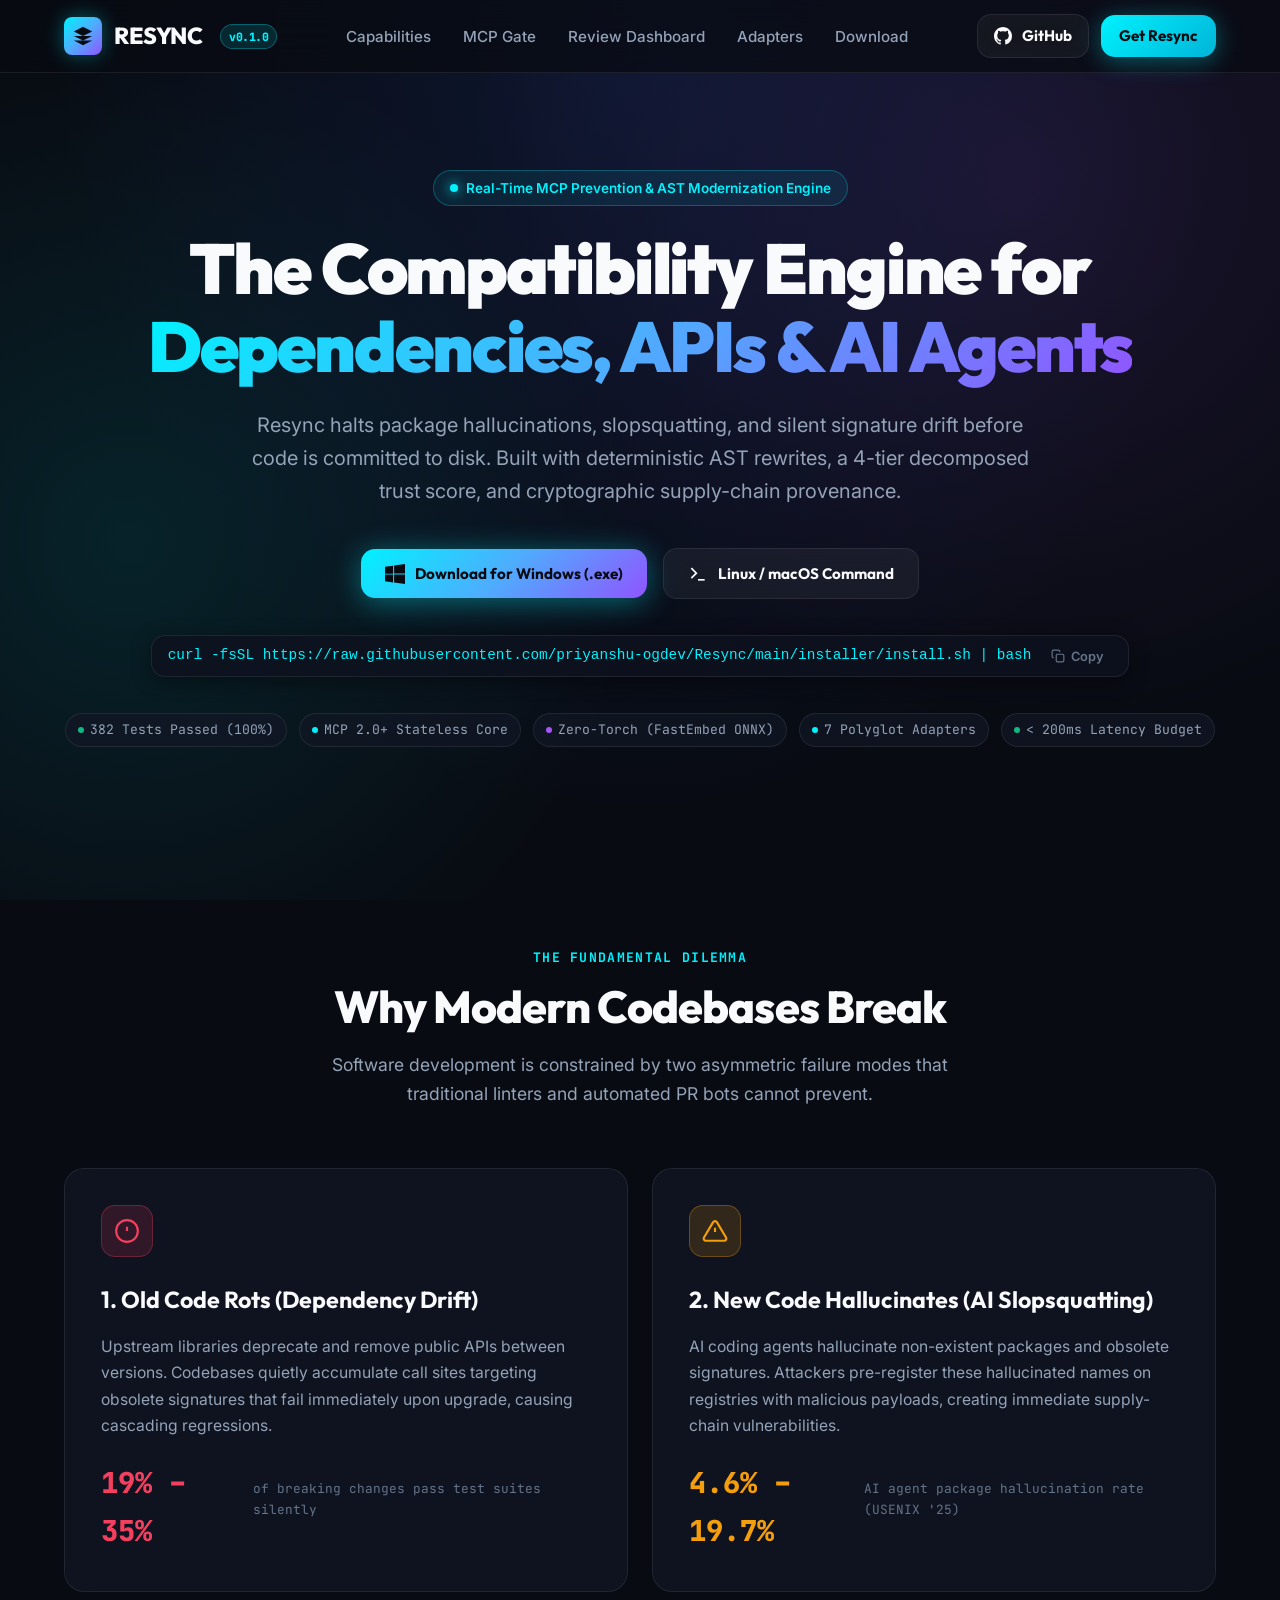
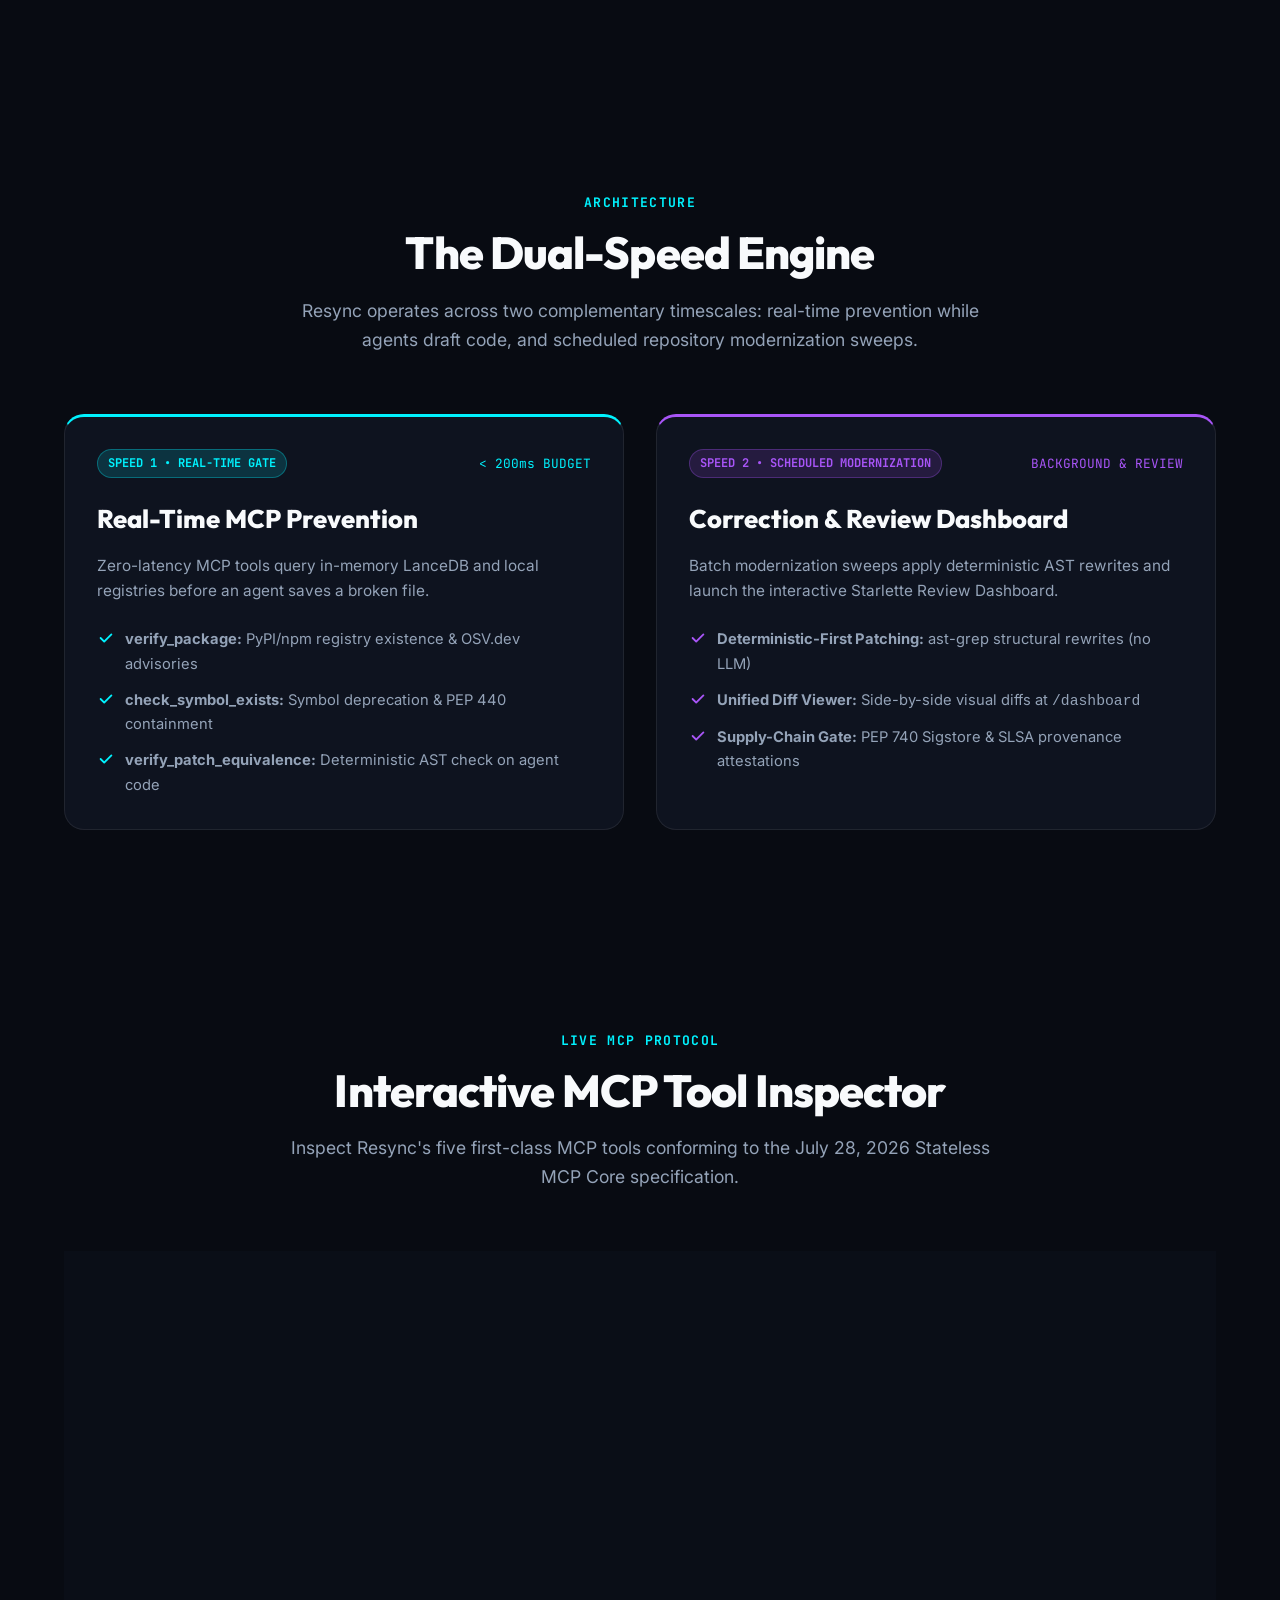
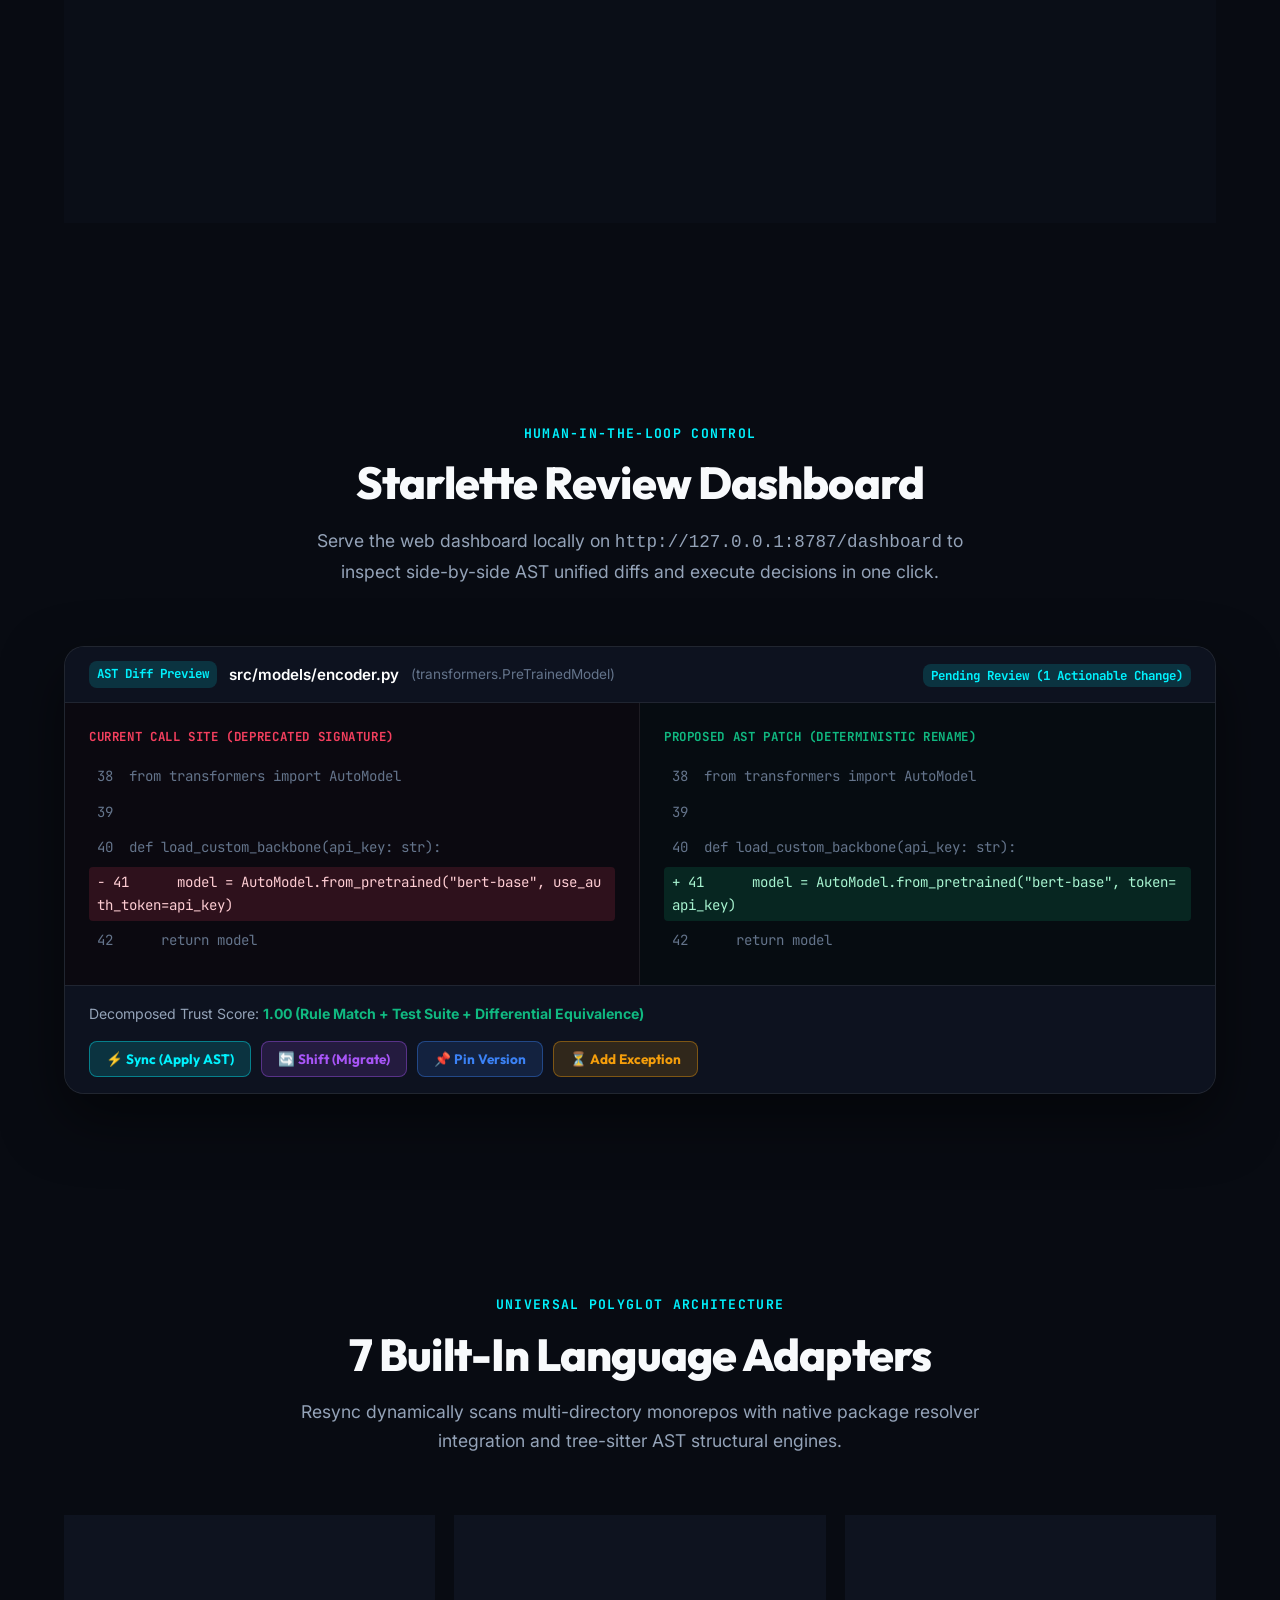
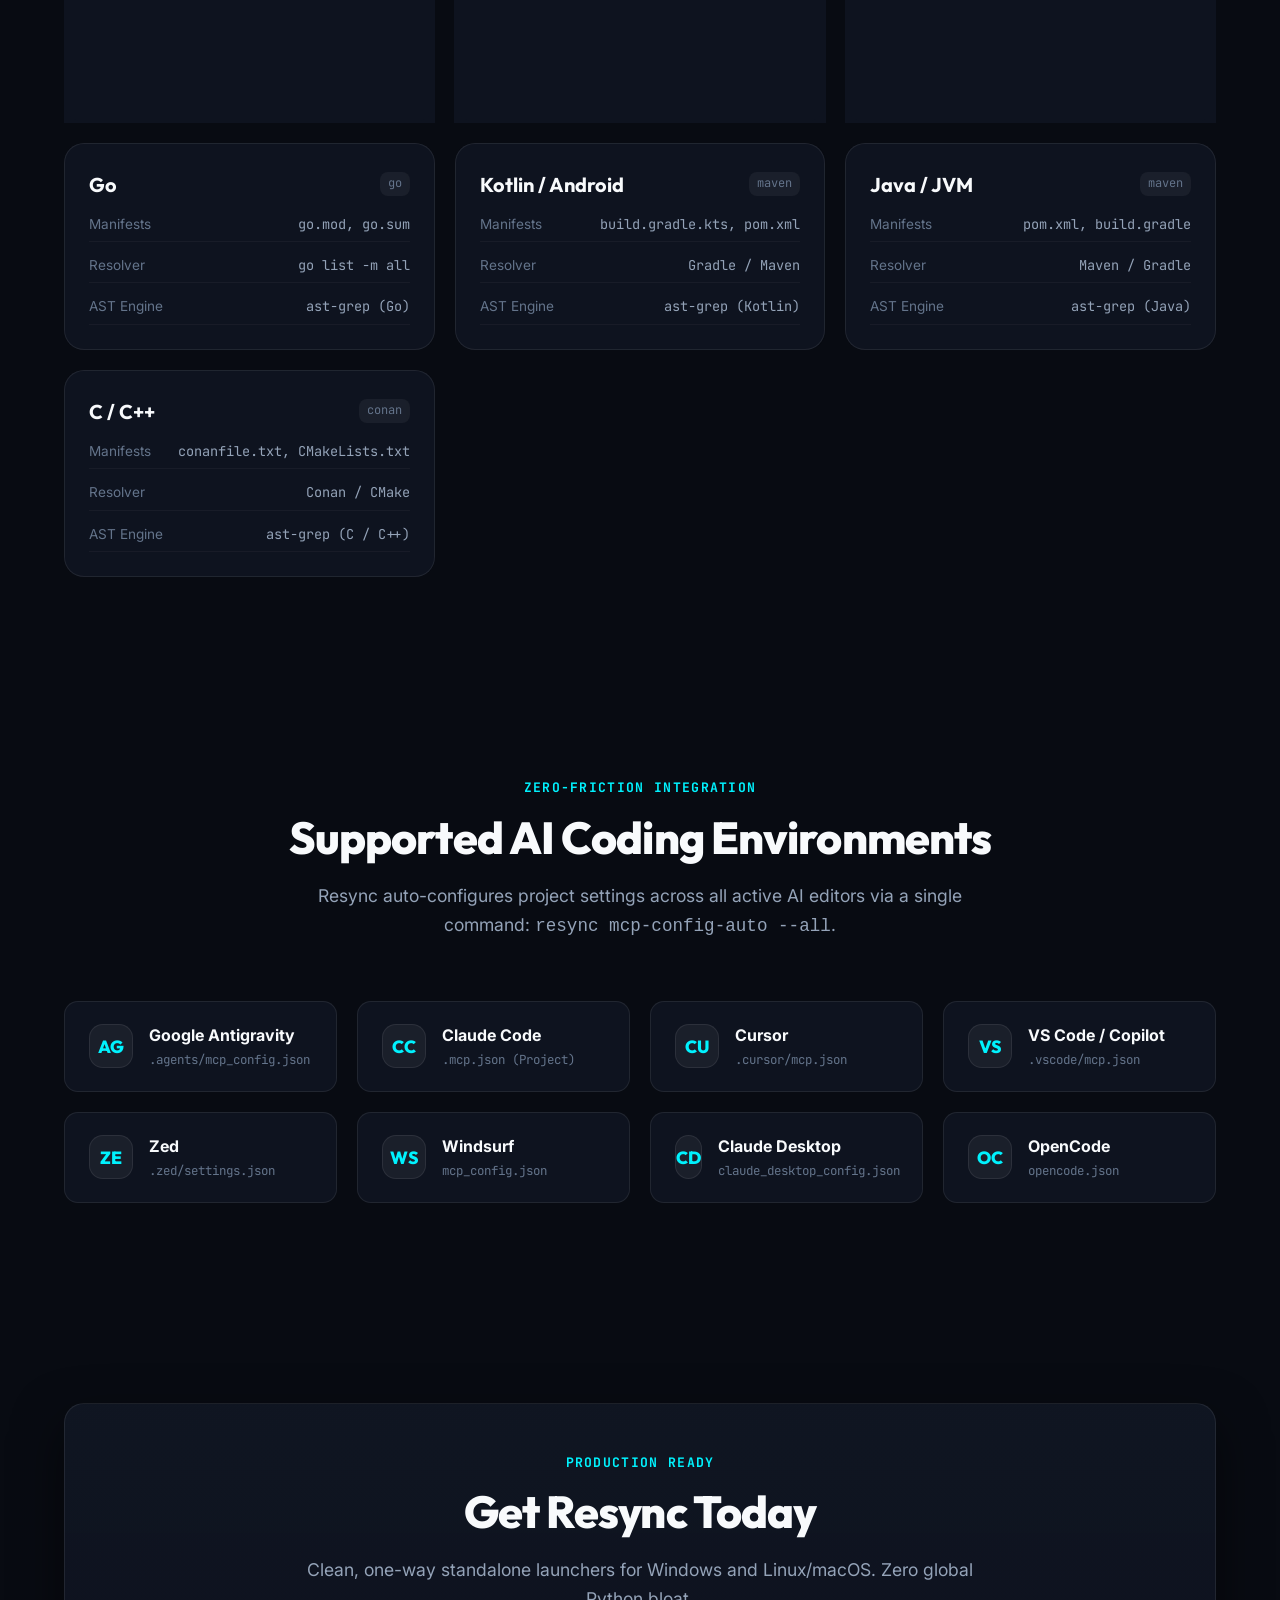
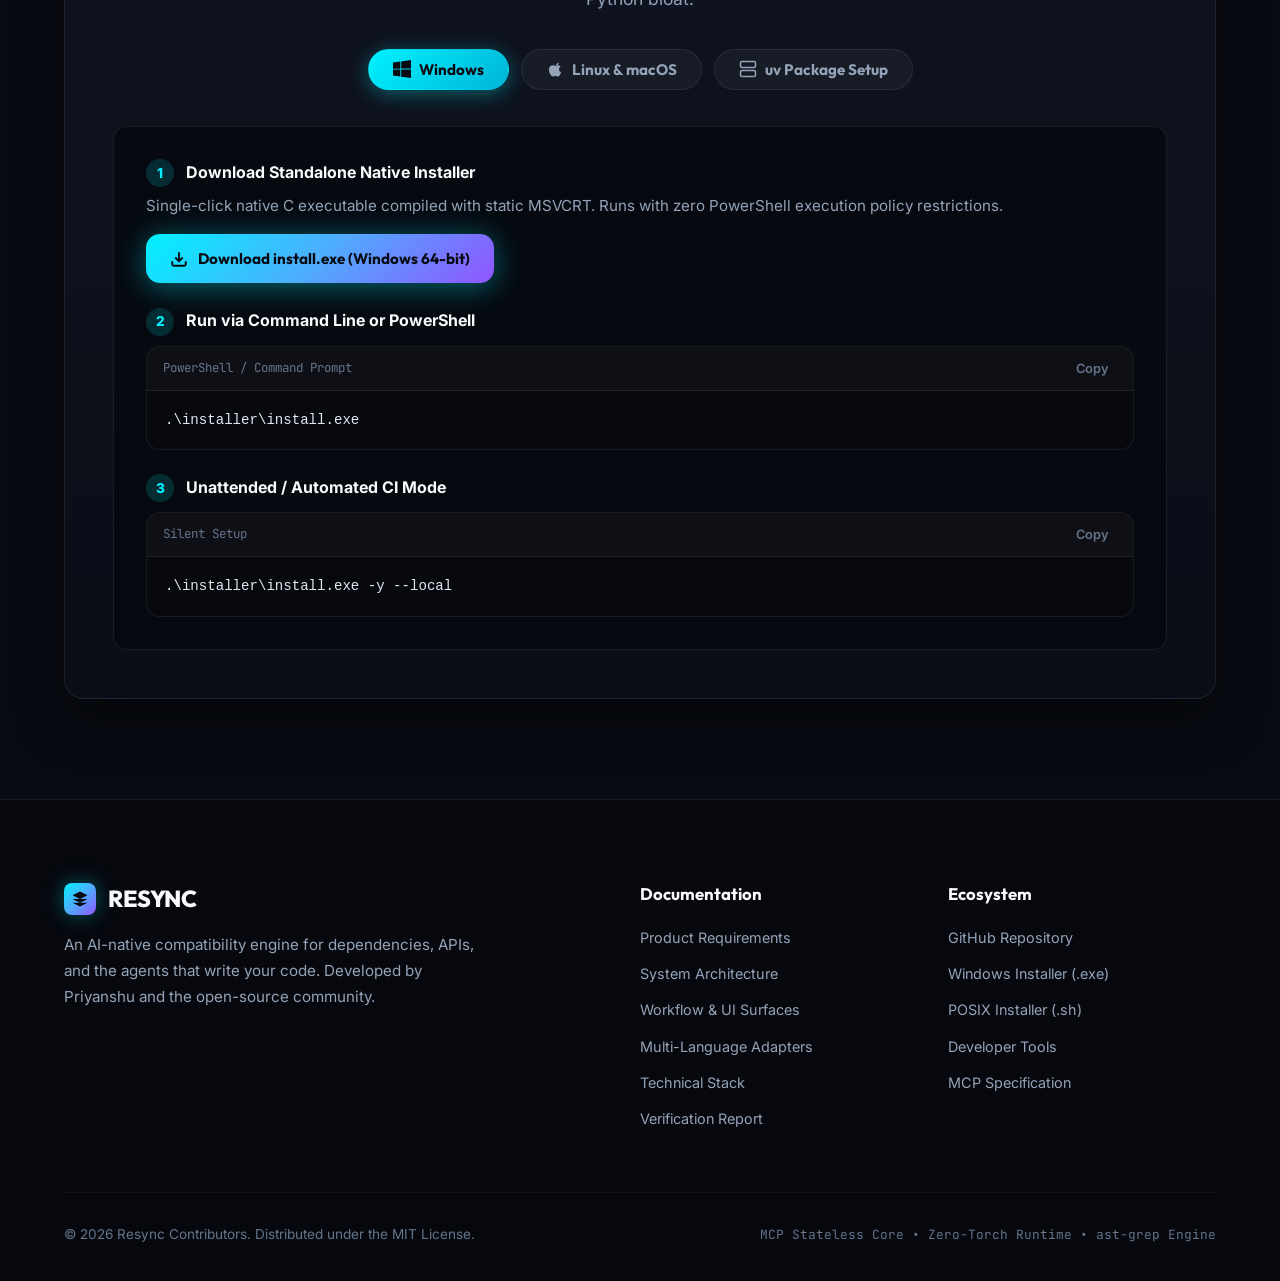
==== docs/index.html @ 4809e747 "feat(docs): add cyber-glass static launch showcase website in docs/ - Deliver single-page launch sho" ====
<!DOCTYPE html>
<html lang="en">
<head>
  <meta charset="UTF-8">
  <meta name="viewport" content="width=device-width, initial-scale=1.0">
  <title>Resync | AI-Native Dependency & API Compatibility Engine</title>
  <meta name="description" content="Sub-200ms real-time MCP prevention against AI package hallucination, slopsquatting, and silent API drift for modern codebases.">
  <link rel="stylesheet" href="style.css">
  <link rel="icon" href="data:image/svg+xml,<svg xmlns='http://www.w3.org/2000/svg' viewBox='0 0 24 24' fill='%2300f2fe'><path d='M12 2L2 7l10 5 10-5-10-5zM2 17l10 5 10-5M2 12l10 5 10-5'/></svg>">
</head>
<body>

  <!-- Navigation Bar -->
  <header class="navbar">
    <div class="container navbar-inner">
      <a href="#" class="brand-logo">
        <div class="logo-icon">
          <svg viewBox="0 0 24 24">
            <path d="M12 2L2 7l10 5 10-5-10-5zM2 17l10 5 10-5M2 12l10 5 10-5"/>
          </svg>
        </div>
        <span>RESYNC</span>
        <span class="brand-tag">v0.1.0</span>
      </a>

      <nav>
        <ul class="nav-links">
          <li><a href="#features" class="nav-link">Capabilities</a></li>
          <li><a href="#mcp-tools" class="nav-link">MCP Gate</a></li>
          <li><a href="#dashboard" class="nav-link">Review Dashboard</a></li>
          <li><a href="#polyglot" class="nav-link">Adapters</a></li>
          <li><a href="#download-center" class="nav-link">Download</a></li>
        </ul>
      </nav>

      <div class="nav-cta">
        <a href="https://github.com/priyanshu-ogdev/Resync" target="_blank" rel="noopener" class="btn btn-secondary" style="padding: 8px 16px;">
          <svg width="18" height="18" viewBox="0 0 24 24" fill="currentColor">
            <path d="M12 0C5.37 0 0 5.37 0 12c0 5.31 3.435 9.795 8.205 11.385.6.105.825-.255.825-.57 0-.285-.015-1.23-.015-2.235-3.015.555-3.795-.735-4.035-1.41-.135-.345-.72-1.41-1.23-1.695-.42-.225-1.02-.78-.015-.795.945-.015 1.62.87 1.845 1.23 1.08 1.815 2.805 1.305 3.495.99.105-.78.42-1.305.765-1.605-2.67-.3-5.46-1.335-5.46-5.925 0-1.305.465-2.385 1.23-3.225-.12-.3-.54-1.53.12-3.18 0 0 1.005-.315 3.3 1.23.96-.27 1.98-.405 3-.405s2.04.135 3 .405c2.295-1.56 3.3-1.23 3.3-1.23.66 1.65.24 2.88.12 3.18.765.84 1.23 1.905 1.23 3.225 0 4.605-2.805 5.625-5.475 5.925.435.375.81 1.095.81 2.22 0 1.605-.015 2.895-.015 3.3 0 .315.225.69.825.57A12.02 12.02 0 0024 12c0-6.63-5.37-12-12-12z"/>
          </svg>
          GitHub
        </a>
        <a href="#download-center" class="btn btn-primary" style="padding: 8px 18px;">
          Get Resync
        </a>
      </div>
    </div>
  </header>

  <!-- Hero Section -->
  <section class="hero-section text-center">
    <div class="container">
      <div class="hero-pill">
        <span class="hero-pill-pulse"></span>
        <span>Real-Time MCP Prevention & AST Modernization Engine</span>
      </div>

      <h1 class="hero-title">
        The Compatibility Engine for <br>
        <span class="hero-gradient-text">Dependencies, APIs & AI Agents</span>
      </h1>

      <p class="hero-subtitle">
        Resync halts package hallucinations, slopsquatting, and silent signature drift before code is committed to disk. Built with deterministic AST rewrites, a 4-tier decomposed trust score, and cryptographic supply-chain provenance.
      </p>

      <div class="hero-actions">
        <a href="../installer/install.exe" download="install.exe" class="btn btn-glow">
          <svg width="20" height="20" viewBox="0 0 24 24" fill="currentColor">
            <path d="M0 3.449L9.75 2.1v9.451H0m10.949-9.602L24 0v11.4h-13.05M0 12.6h9.75v9.451L0 20.699M10.949 12.6H24V24l-13.05-1.801"/>
          </svg>
          Download for Windows (.exe)
        </a>

        <a href="#download-center" class="btn btn-secondary">
          <svg width="20" height="20" viewBox="0 0 24 24" fill="none" stroke="currentColor" stroke-width="2">
            <polyline points="4 17 10 11 4 5"></polyline>
            <line x1="12" y1="19" x2="20" y2="19"></line>
          </svg>
          Linux / macOS Command
        </a>
      </div>

      <div class="copy-box" style="margin-bottom: 36px;">
        <code>curl -fsSL https://raw.githubusercontent.com/priyanshu-ogdev/Resync/main/installer/install.sh | bash</code>
        <button class="copy-btn" title="Copy command">
          <svg width="14" height="14" viewBox="0 0 24 24" fill="none" stroke="currentColor" stroke-width="2">
            <rect x="9" y="9" width="13" height="13" rx="2" ry="2"></rect>
            <path d="M5 15H4a2 2 0 0 1-2-2V4a2 2 0 0 1 2-2h9a2 2 0 0 1 2 2v1"></path>
          </svg>
          Copy
        </button>
      </div>

      <div class="hero-badges">
        <div class="badge-item">
          <span class="badge-dot green"></span>
          <span>382 Tests Passed (100%)</span>
        </div>
        <div class="badge-item">
          <span class="badge-dot cyan"></span>
          <span>MCP 2.0+ Stateless Core</span>
        </div>
        <div class="badge-item">
          <span class="badge-dot purple"></span>
          <span>Zero-Torch (FastEmbed ONNX)</span>
        </div>
        <div class="badge-item">
          <span class="badge-dot cyan"></span>
          <span>7 Polyglot Adapters</span>
        </div>
        <div class="badge-item">
          <span class="badge-dot green"></span>
          <span>&lt; 200ms Latency Budget</span>
        </div>
      </div>
    </div>
  </section>

  <!-- The Problem Section -->
  <section id="features" class="section">
    <div class="container">
      <div class="section-header text-center">
        <div class="section-tag">The Fundamental Dilemma</div>
        <h2 class="section-title">Why Modern Codebases Break</h2>
        <p class="section-desc">
          Software development is constrained by two asymmetric failure modes that traditional linters and automated PR bots cannot prevent.
        </p>
      </div>

      <div class="problem-grid">
        <div class="glass-card problem-card glow-cyan">
          <div class="problem-icon rose">
            <svg width="26" height="26" viewBox="0 0 24 24" fill="none" stroke="currentColor" stroke-width="2">
              <circle cx="12" cy="12" r="10"></circle>
              <line x1="12" y1="8" x2="12" y2="12"></line>
              <line x1="12" y1="16" x2="12.01" y2="16"></line>
            </svg>
          </div>
          <h3>1. Old Code Rots (Dependency Drift)</h3>
          <p>
            Upstream libraries deprecate and remove public APIs between versions. Codebases quietly accumulate call sites targeting obsolete signatures that fail immediately upon upgrade, causing cascading regressions.
          </p>
          <div class="problem-stat">
            <span class="stat-value rose">19% – 35%</span>
            <span class="stat-label">of breaking changes pass test suites silently</span>
          </div>
        </div>

        <div class="glass-card problem-card glow-purple">
          <div class="problem-icon amber">
            <svg width="26" height="26" viewBox="0 0 24 24" fill="none" stroke="currentColor" stroke-width="2">
              <path d="M10.29 3.86L1.82 18a2 2 0 0 0 1.71 3h16.94a2 2 0 0 0 1.71-3L13.71 3.86a2 2 0 0 0-3.42 0z"></path>
              <line x1="12" y1="9" x2="12" y2="13"></line>
              <line x1="12" y1="17" x2="12.01" y2="17"></line>
            </svg>
          </div>
          <h3>2. New Code Hallucinates (AI Slopsquatting)</h3>
          <p>
            AI coding agents hallucinate non-existent packages and obsolete signatures. Attackers pre-register these hallucinated names on registries with malicious payloads, creating immediate supply-chain vulnerabilities.
          </p>
          <div class="problem-stat">
            <span class="stat-value amber">4.6% – 19.7%</span>
            <span class="stat-label">AI agent package hallucination rate (USENIX '25)</span>
          </div>
        </div>
      </div>
    </div>
  </section>

  <!-- Dual-Speed Architecture -->
  <section class="section">
    <div class="container">
      <div class="section-header text-center">
        <div class="section-tag">Architecture</div>
        <h2 class="section-title">The Dual-Speed Engine</h2>
        <p class="section-desc">
          Resync operates across two complementary timescales: real-time prevention while agents draft code, and scheduled repository modernization sweeps.
        </p>
      </div>

      <div class="dual-speed-grid">
        <div class="glass-card speed-card speed-1">
          <div class="speed-header">
            <span class="speed-badge">SPEED 1 • REAL-TIME GATE</span>
            <span style="font-family: var(--font-mono); font-size: 0.8rem; color: var(--accent-cyan);">&lt; 200ms BUDGET</span>
          </div>
          <h3>Real-Time MCP Prevention</h3>
          <p>
            Zero-latency MCP tools query in-memory LanceDB and local registries before an agent saves a broken file.
          </p>
          <ul class="feature-list">
            <li class="feature-item">
              <svg viewBox="0 0 20 20"><path fill-rule="evenodd" d="M16.707 5.293a1 1 0 010 1.414l-8 8a1 1 0 01-1.414 0l-4-4a1 1 0 011.414-1.414L8 12.586l7.293-7.293a1 1 0 011.414 0z" clip-rule="evenodd"/></svg>
              <span><strong>verify_package:</strong> PyPI/npm registry existence & OSV.dev advisories</span>
            </li>
            <li class="feature-item">
              <svg viewBox="0 0 20 20"><path fill-rule="evenodd" d="M16.707 5.293a1 1 0 010 1.414l-8 8a1 1 0 01-1.414 0l-4-4a1 1 0 011.414-1.414L8 12.586l7.293-7.293a1 1 0 011.414 0z" clip-rule="evenodd"/></svg>
              <span><strong>check_symbol_exists:</strong> Symbol deprecation & PEP 440 containment</span>
            </li>
            <li class="feature-item">
              <svg viewBox="0 0 20 20"><path fill-rule="evenodd" d="M16.707 5.293a1 1 0 010 1.414l-8 8a1 1 0 01-1.414 0l-4-4a1 1 0 011.414-1.414L8 12.586l7.293-7.293a1 1 0 011.414 0z" clip-rule="evenodd"/></svg>
              <span><strong>verify_patch_equivalence:</strong> Deterministic AST check on agent code</span>
            </li>
          </ul>
        </div>

        <div class="glass-card speed-card speed-2">
          <div class="speed-header">
            <span class="speed-badge">SPEED 2 • SCHEDULED MODERNIZATION</span>
            <span style="font-family: var(--font-mono); font-size: 0.8rem; color: var(--accent-purple);">BACKGROUND & REVIEW</span>
          </div>
          <h3>Correction & Review Dashboard</h3>
          <p>
            Batch modernization sweeps apply deterministic AST rewrites and launch the interactive Starlette Review Dashboard.
          </p>
          <ul class="feature-list">
            <li class="feature-item">
              <svg viewBox="0 0 20 20"><path fill-rule="evenodd" d="M16.707 5.293a1 1 0 010 1.414l-8 8a1 1 0 01-1.414 0l-4-4a1 1 0 011.414-1.414L8 12.586l7.293-7.293a1 1 0 011.414 0z" clip-rule="evenodd"/></svg>
              <span><strong>Deterministic-First Patching:</strong> ast-grep structural rewrites (no LLM)</span>
            </li>
            <li class="feature-item">
              <svg viewBox="0 0 20 20"><path fill-rule="evenodd" d="M16.707 5.293a1 1 0 010 1.414l-8 8a1 1 0 01-1.414 0l-4-4a1 1 0 011.414-1.414L8 12.586l7.293-7.293a1 1 0 011.414 0z" clip-rule="evenodd"/></svg>
              <span><strong>Unified Diff Viewer:</strong> Side-by-side visual diffs at <code>/dashboard</code></span>
            </li>
            <li class="feature-item">
              <svg viewBox="0 0 20 20"><path fill-rule="evenodd" d="M16.707 5.293a1 1 0 010 1.414l-8 8a1 1 0 01-1.414 0l-4-4a1 1 0 011.414-1.414L8 12.586l7.293-7.293a1 1 0 011.414 0z" clip-rule="evenodd"/></svg>
              <span><strong>Supply-Chain Gate:</strong> PEP 740 Sigstore & SLSA provenance attestations</span>
            </li>
          </ul>
        </div>
      </div>
    </div>
  </section>

  <!-- Interactive 5-Tool MCP Playground -->
  <section id="mcp-tools" class="section">
    <div class="container">
      <div class="section-header text-center">
        <div class="section-tag">Live MCP Protocol</div>
        <h2 class="section-title">Interactive MCP Tool Inspector</h2>
        <p class="section-desc">
          Inspect Resync's five first-class MCP tools conforming to the July 28, 2026 Stateless MCP Core specification.
        </p>
      </div>

      <div class="playground-layout">
        <div class="tool-nav">
          <button class="tool-btn active" data-tool="verify_package">
            <span>verify_package</span>
            <span class="badge-tier">Registry</span>
          </button>
          <button class="tool-btn" data-tool="check_symbol_exists">
            <span>check_symbol_exists</span>
            <span class="badge-tier">LanceDB</span>
          </button>
          <button class="tool-btn" data-tool="verify_patch_equivalence">
            <span>verify_patch_equivalence</span>
            <span class="badge-tier">AST Check</span>
          </button>
          <button class="tool-btn" data-tool="explain_change">
            <span>explain_change</span>
            <span class="badge-tier">Trust Score</span>
          </button>
          <button class="tool-btn" data-tool="get_compatibility_report">
            <span>get_compatibility_report</span>
            <span class="badge-tier">Full Audit</span>
          </button>
        </div>

        <div class="tool-display">
          <div class="tool-header-display">
            <div>
              <span id="playground-tool-name" class="tool-name-code">verify_package</span>
            </div>
            <div id="playground-tool-latency" class="tool-latency-pill">&lt; 180ms</div>
          </div>

          <p id="playground-tool-desc" class="tool-desc-display">
            Checks if an agent-invoked package name exists on the registry (PyPI/npm/crates.io) and verifies active OSV.dev advisories before the agent touches your lockfile. AI agent hallucinated <code>transformers-quant-v2</code> during refactoring. Resync intercepts and halts execution.
          </p>

          <div style="display: grid; grid-template-columns: repeat(auto-fit, minmax(280px, 1fr)); gap: 16px;">
            <div class="code-window">
              <div class="code-window-bar">
                <div class="window-dots">
                  <span class="window-dot red"></span>
                  <span class="window-dot yellow"></span>
                  <span class="window-dot green"></span>
                </div>
                <span class="window-title">Agent Request (MCP Protocol)</span>
              </div>
              <div class="code-content">
                <pre id="playground-req">{
  "method": "tools/call",
  "params": {
    "name": "verify_package",
    "arguments": {
      "package": "transformers-quant-v2",
      "ecosystem": "pypi"
    }
  }
}</pre>
              </div>
            </div>

            <div class="code-window">
              <div class="code-window-bar">
                <div class="window-dots">
                  <span class="window-dot red"></span>
                  <span class="window-dot yellow"></span>
                  <span class="window-dot green"></span>
                </div>
                <span class="window-title">Resync Structured Response</span>
              </div>
              <div class="code-content">
                <pre id="playground-res">{
  "outcome": "package_not_found",
  "detail": "transformers-quant-v2 was not found on PyPI registry.",
  "risk_assessment": "CRITICAL: Potential AI hallucination / slopsquatting vector."
}</pre>
              </div>
            </div>
          </div>
        </div>
      </div>
    </div>
  </section>

  <!-- Starlette Web Review Dashboard Mockup -->
  <section id="dashboard" class="section">
    <div class="container">
      <div class="section-header text-center">
        <div class="section-tag">Human-In-The-Loop Control</div>
        <h2 class="section-title">Starlette Review Dashboard</h2>
        <p class="section-desc">
          Serve the web dashboard locally on <code>http://127.0.0.1:8787/dashboard</code> to inspect side-by-side AST unified diffs and execute decisions in one click.
        </p>
      </div>

      <div class="dashboard-preview">
        <div class="dashboard-bar">
          <div class="dashboard-title-group">
            <span class="dash-badge">AST Diff Preview</span>
            <span style="font-size: 0.95rem; font-weight: 600; color: #fff;">src/models/encoder.py</span>
            <span style="color: var(--text-muted); font-size: 0.85rem;">(transformers.PreTrainedModel)</span>
          </div>
          <div>
            <span id="dash-status-badge" class="dash-badge" style="background: rgba(0, 242, 254, 0.15); color: var(--accent-cyan);">
              Pending Review (1 Actionable Change)
            </span>
          </div>
        </div>

        <div class="diff-container">
          <div class="diff-col old">
            <div class="diff-header">Current Call Site (Deprecated Signature)</div>
            <div class="diff-line neutral">38  from transformers import AutoModel</div>
            <div class="diff-line neutral">39  </div>
            <div class="diff-line neutral">40  def load_custom_backbone(api_key: str):</div>
            <div class="diff-line del">- 41      model = AutoModel.from_pretrained("bert-base", use_auth_token=api_key)</div>
            <div class="diff-line neutral">42      return model</div>
          </div>

          <div class="diff-col new">
            <div class="diff-header">Proposed AST Patch (Deterministic RENAME)</div>
            <div class="diff-line neutral">38  from transformers import AutoModel</div>
            <div class="diff-line neutral">39  </div>
            <div class="diff-line neutral">40  def load_custom_backbone(api_key: str):</div>
            <div class="diff-line add">+ 41      model = AutoModel.from_pretrained("bert-base", token=api_key)</div>
            <div class="diff-line neutral">42      return model</div>
          </div>
        </div>

        <div class="dashboard-actions-bar">
          <div style="font-size: 0.88rem; color: var(--text-secondary);">
            Decomposed Trust Score: <strong style="color: var(--accent-green);">1.00 (Rule Match + Test Suite + Differential Equivalence)</strong>
          </div>
          <div class="action-buttons-group">
            <button class="btn-action sync" title="Apply AST replacement directly to file">⚡ Sync (Apply AST)</button>
            <button class="btn-action shift" title="Flag call site for architectural redesign">🔄 Shift (Migrate)</button>
            <button class="btn-action pin" title="Freeze library ceiling in resync.toml">📌 Pin Version</button>
            <button class="btn-action exception" title="Create time-bound frozen exception with expiry">⏳ Add Exception</button>
          </div>
        </div>
      </div>
    </div>
  </section>

  <!-- Polyglot Multi-Language Ecosystem -->
  <section id="polyglot" class="section">
    <div class="container">
      <div class="section-header text-center">
        <div class="section-tag">Universal Polyglot Architecture</div>
        <h2 class="section-title">7 Built-In Language Adapters</h2>
        <p class="section-desc">
          Resync dynamically scans multi-directory monorepos with native package resolver integration and tree-sitter AST structural engines.
        </p>
      </div>

      <div class="adapters-grid">
        <div class="glass-card adapter-card">
          <div class="adapter-header">
            <div class="adapter-name">
              <span>Python</span>
            </div>
            <span class="adapter-eco">pypi</span>
          </div>
          <div class="adapter-detail-row">
            <span class="detail-label">Manifests</span>
            <span class="detail-val">pyproject.toml, requirements.txt</span>
          </div>
          <div class="adapter-detail-row">
            <span class="detail-label">Resolver</span>
            <span class="detail-val">Astral uv / pip</span>
          </div>
          <div class="adapter-detail-row">
            <span class="detail-label">AST Engine</span>
            <span class="detail-val">ast-grep (Python) + Griffe</span>
          </div>
        </div>

        <div class="glass-card adapter-card">
          <div class="adapter-header">
            <div class="adapter-name">
              <span>Rust</span>
            </div>
            <span class="adapter-eco">crates.io</span>
          </div>
          <div class="adapter-detail-row">
            <span class="detail-label">Manifests</span>
            <span class="detail-val">Cargo.toml, Cargo.lock</span>
          </div>
          <div class="adapter-detail-row">
            <span class="detail-label">Resolver</span>
            <span class="detail-val">cargo metadata</span>
          </div>
          <div class="adapter-detail-row">
            <span class="detail-label">AST Engine</span>
            <span class="detail-val">ast-grep (Rust)</span>
          </div>
        </div>

        <div class="glass-card adapter-card">
          <div class="adapter-header">
            <div class="adapter-name">
              <span>TypeScript / JS</span>
            </div>
            <span class="adapter-eco">npm</span>
          </div>
          <div class="adapter-detail-row">
            <span class="detail-label">Manifests</span>
            <span class="detail-val">package.json, pnpm-lock.yaml</span>
          </div>
          <div class="adapter-detail-row">
            <span class="detail-label">Resolver</span>
            <span class="detail-val">npm / pnpm / yarn</span>
          </div>
          <div class="adapter-detail-row">
            <span class="detail-label">AST Engine</span>
            <span class="detail-val">ast-grep (TypeScript / TSX)</span>
          </div>
        </div>

        <div class="glass-card adapter-card">
          <div class="adapter-header">
            <div class="adapter-name">
              <span>Go</span>
            </div>
            <span class="adapter-eco">go</span>
          </div>
          <div class="adapter-detail-row">
            <span class="detail-label">Manifests</span>
            <span class="detail-val">go.mod, go.sum</span>
          </div>
          <div class="adapter-detail-row">
            <span class="detail-label">Resolver</span>
            <span class="detail-val">go list -m all</span>
          </div>
          <div class="adapter-detail-row">
            <span class="detail-label">AST Engine</span>
            <span class="detail-val">ast-grep (Go)</span>
          </div>
        </div>

        <div class="glass-card adapter-card">
          <div class="adapter-header">
            <div class="adapter-name">
              <span>Kotlin / Android</span>
            </div>
            <span class="adapter-eco">maven</span>
          </div>
          <div class="adapter-detail-row">
            <span class="detail-label">Manifests</span>
            <span class="detail-val">build.gradle.kts, pom.xml</span>
          </div>
          <div class="adapter-detail-row">
            <span class="detail-label">Resolver</span>
            <span class="detail-val">Gradle / Maven</span>
          </div>
          <div class="adapter-detail-row">
            <span class="detail-label">AST Engine</span>
            <span class="detail-val">ast-grep (Kotlin)</span>
          </div>
        </div>

        <div class="glass-card adapter-card">
          <div class="adapter-header">
            <div class="adapter-name">
              <span>Java / JVM</span>
            </div>
            <span class="adapter-eco">maven</span>
          </div>
          <div class="adapter-detail-row">
            <span class="detail-label">Manifests</span>
            <span class="detail-val">pom.xml, build.gradle</span>
          </div>
          <div class="adapter-detail-row">
            <span class="detail-label">Resolver</span>
            <span class="detail-val">Maven / Gradle</span>
          </div>
          <div class="adapter-detail-row">
            <span class="detail-label">AST Engine</span>
            <span class="detail-val">ast-grep (Java)</span>
          </div>
        </div>

        <div class="glass-card adapter-card">
          <div class="adapter-header">
            <div class="adapter-name">
              <span>C / C++</span>
            </div>
            <span class="adapter-eco">conan</span>
          </div>
          <div class="adapter-detail-row">
            <span class="detail-label">Manifests</span>
            <span class="detail-val">conanfile.txt, CMakeLists.txt</span>
          </div>
          <div class="adapter-detail-row">
            <span class="detail-label">Resolver</span>
            <span class="detail-val">Conan / CMake</span>
          </div>
          <div class="adapter-detail-row">
            <span class="detail-label">AST Engine</span>
            <span class="detail-val">ast-grep (C / C++)</span>
          </div>
        </div>
      </div>
    </div>
  </section>

  <!-- Universal AI Coding Agents Grid -->
  <section class="section">
    <div class="container">
      <div class="section-header text-center">
        <div class="section-tag">Zero-Friction Integration</div>
        <h2 class="section-title">Supported AI Coding Environments</h2>
        <p class="section-desc">
          Resync auto-configures project settings across all active AI editors via a single command: <code>resync mcp-config-auto --all</code>.
        </p>
      </div>

      <div class="agents-grid">
        <div class="agent-card">
          <div class="agent-avatar">AG</div>
          <div class="agent-meta">
            <h4>Google Antigravity</h4>
            <p>.agents/mcp_config.json</p>
          </div>
        </div>

        <div class="agent-card">
          <div class="agent-avatar">CC</div>
          <div class="agent-meta">
            <h4>Claude Code</h4>
            <p>.mcp.json (Project)</p>
          </div>
        </div>

        <div class="agent-card">
          <div class="agent-avatar">CU</div>
          <div class="agent-meta">
            <h4>Cursor</h4>
            <p>.cursor/mcp.json</p>
          </div>
        </div>

        <div class="agent-card">
          <div class="agent-avatar">VS</div>
          <div class="agent-meta">
            <h4>VS Code / Copilot</h4>
            <p>.vscode/mcp.json</p>
          </div>
        </div>

        <div class="agent-card">
          <div class="agent-avatar">ZE</div>
          <div class="agent-meta">
            <h4>Zed</h4>
            <p>.zed/settings.json</p>
          </div>
        </div>

        <div class="agent-card">
          <div class="agent-avatar">WS</div>
          <div class="agent-meta">
            <h4>Windsurf</h4>
            <p>mcp_config.json</p>
          </div>
        </div>

        <div class="agent-card">
          <div class="agent-avatar">CD</div>
          <div class="agent-meta">
            <h4>Claude Desktop</h4>
            <p>claude_desktop_config.json</p>
          </div>
        </div>

        <div class="agent-card">
          <div class="agent-avatar">OC</div>
          <div class="agent-meta">
            <h4>OpenCode</h4>
            <p>opencode.json</p>
          </div>
        </div>
      </div>
    </div>
  </section>

  <!-- Download & Clean Installation Center -->
  <section id="download-center" class="section">
    <div class="container">
      <div class="download-center">
        <div class="section-header text-center" style="margin-bottom: 36px;">
          <div class="section-tag">Production Ready</div>
          <h2 class="section-title">Get Resync Today</h2>
          <p class="section-desc">
            Clean, one-way standalone launchers for Windows and Linux/macOS. Zero global Python bloat.
          </p>
        </div>

        <div class="platform-tabs">
          <button class="tab-btn active" data-platform="windows">
            <svg width="18" height="18" viewBox="0 0 24 24" fill="currentColor">
              <path d="M0 3.449L9.75 2.1v9.451H0m10.949-9.602L24 0v11.4h-13.05M0 12.6h9.75v9.451L0 20.699M10.949 12.6H24V24l-13.05-1.801"/>
            </svg>
            Windows
          </button>
          <button class="tab-btn" data-platform="posix">
            <svg width="18" height="18" viewBox="0 0 24 24" fill="currentColor">
              <path d="M18.71 19.5c-.83 1.24-1.71 2.45-3.05 2.47-1.34.03-1.77-.79-3.29-.79-1.53 0-2 .77-3.27.82-1.31.05-2.3-1.32-3.14-2.53C4.25 17 2.94 12.45 4.7 9.39c.87-1.52 2.43-2.48 4.12-2.51 1.28-.02 2.5.87 3.29.87.78 0 2.26-1.07 3.81-.91.65.03 2.47.26 3.64 1.98-.09.06-2.17 1.28-2.15 3.81.03 3.02 2.65 4.03 2.68 4.04-.03.07-.42 1.44-1.38 2.83M15.97 6.38c.62-.75 1.04-1.8 0.92-2.85-.9.04-1.99.6-2.61 1.34-.56.64-1.04 1.71-.91 2.74 1 .08 2.02-.48 2.6-1.23z"/>
            </svg>
            Linux & macOS
          </button>
          <button class="tab-btn" data-platform="manual">
            <svg width="18" height="18" viewBox="0 0 24 24" fill="none" stroke="currentColor" stroke-width="2">
              <rect x="2" y="2" width="20" height="8" rx="2" ry="2"></rect>
              <rect x="2" y="14" width="20" height="8" rx="2" ry="2"></rect>
              <line x1="6" y1="6" x2="6.01" y2="6"></line>
              <line x1="6" y1="18" x2="6.01" y2="18"></line>
            </svg>
            uv Package Setup
          </button>
        </div>

        <!-- Windows Tab -->
        <div id="pane-windows" class="platform-pane active">
          <div class="install-card">
            <div>
              <h4><span class="install-step-num">1</span> Download Standalone Native Installer</h4>
              <p style="color: var(--text-secondary); margin-top: 6px; font-size: 0.95rem;">
                Single-click native C executable compiled with static MSVCRT. Runs with zero PowerShell execution policy restrictions.
              </p>
              <div style="margin-top: 16px;">
                <a href="../installer/install.exe" download="install.exe" class="btn btn-glow">
                  <svg width="18" height="18" viewBox="0 0 24 24" fill="none" stroke="currentColor" stroke-width="2.5">
                    <path d="M21 15v4a2 2 0 0 1-2 2H5a2 2 0 0 1-2-2v-4"></path>
                    <polyline points="7 10 12 15 17 10"></polyline>
                    <line x1="12" y1="15" x2="12" y2="3"></line>
                  </svg>
                  Download install.exe (Windows 64-bit)
                </a>
              </div>
            </div>

            <div>
              <h4><span class="install-step-num">2</span> Run via Command Line or PowerShell</h4>
              <div class="code-window" style="margin-top: 10px;">
                <div class="code-window-bar">
                  <span class="window-title">PowerShell / Command Prompt</span>
                  <button class="copy-btn">Copy</button>
                </div>
                <div class="code-content">
                  <pre>.\installer\install.exe</pre>
                </div>
              </div>
            </div>

            <div>
              <h4><span class="install-step-num">3</span> Unattended / Automated CI Mode</h4>
              <div class="code-window" style="margin-top: 10px;">
                <div class="code-window-bar">
                  <span class="window-title">Silent Setup</span>
                  <button class="copy-btn">Copy</button>
                </div>
                <div class="code-content">
                  <pre>.\installer\install.exe -y --local</pre>
                </div>
              </div>
            </div>
          </div>
        </div>

        <!-- Linux / macOS Tab -->
        <div id="pane-posix" class="platform-pane">
          <div class="install-card">
            <div>
              <h4><span class="install-step-num">1</span> Remote One-Liner Install (Bash / Zsh)</h4>
              <p style="color: var(--text-secondary); margin-top: 6px; font-size: 0.95rem;">
                Provisions Astral uv, downloads ast-grep, pre-warms the quantized ONNX embedding model, seeds the offline database, and links active AI agents.
              </p>
              <div class="code-window" style="margin-top: 12px;">
                <div class="code-window-bar">
                  <span class="window-title">Terminal</span>
                  <button class="copy-btn">Copy</button>
                </div>
                <div class="code-content">
                  <pre>curl -fsSL https://raw.githubusercontent.com/priyanshu-ogdev/Resync/main/installer/install.sh | bash</pre>
                </div>
              </div>
            </div>

            <div>
              <h4><span class="install-step-num">2</span> Local Execution from Repository</h4>
              <div class="code-window" style="margin-top: 10px;">
                <div class="code-window-bar">
                  <span class="window-title">Terminal</span>
                  <button class="copy-btn">Copy</button>
                </div>
                <div class="code-content">
                  <pre>chmod +x installer/install.sh && ./installer/install.sh --local</pre>
                </div>
              </div>
            </div>
          </div>
        </div>

        <!-- Manual uv Tab -->
        <div id="pane-manual" class="platform-pane">
          <div class="install-card">
            <div>
              <h4><span class="install-step-num">1</span> Clone & Sync with Astral uv</h4>
              <div class="code-window" style="margin-top: 10px;">
                <div class="code-window-bar">
                  <span class="window-title">Terminal</span>
                  <button class="copy-btn">Copy</button>
                </div>
                <div class="code-content">
                  <pre>git clone https://github.com/priyanshu-ogdev/Resync.git
cd Resync
uv sync --extra server --extra cli --group dev --group verify</pre>
                </div>
              </div>
            </div>

            <div>
              <h4><span class="install-step-num">2</span> Install Globally in User PATH</h4>
              <div class="code-window" style="margin-top: 10px;">
                <div class="code-window-bar">
                  <span class="window-title">Terminal</span>
                  <button class="copy-btn">Copy</button>
                </div>
                <div class="code-content">
                  <pre>uv tool install --editable .
uv run python tools/verify_install.py</pre>
                </div>
              </div>
            </div>
          </div>
        </div>

      </div>
    </div>
  </section>

  <!-- Footer -->
  <footer class="footer">
    <div class="container">
      <div class="footer-grid">
        <div class="footer-col">
          <div class="brand-logo" style="margin-bottom: 14px;">
            <div class="logo-icon" style="width: 32px; height: 32px;">
              <svg viewBox="0 0 24 24" style="width: 18px; height: 18px;">
                <path d="M12 2L2 7l10 5 10-5-10-5zM2 17l10 5 10-5M2 12l10 5 10-5"/>
              </svg>
            </div>
            <span>RESYNC</span>
          </div>
          <p style="color: var(--text-secondary); font-size: 0.95rem; max-width: 420px; line-height: 1.7;">
            An AI-native compatibility engine for dependencies, APIs, and the agents that write your code. Developed by Priyanshu and the open-source community.
          </p>
        </div>

        <div class="footer-col">
          <h5>Documentation</h5>
          <ul class="footer-links">
            <li><a href="PRD.md" class="footer-link">Product Requirements</a></li>
            <li><a href="architecture.md" class="footer-link">System Architecture</a></li>
            <li><a href="workflow.md" class="footer-link">Workflow & UI Surfaces</a></li>
            <li><a href="multi-language-adapters.md" class="footer-link">Multi-Language Adapters</a></li>
            <li><a href="tech-stack.md" class="footer-link">Technical Stack</a></li>
            <li><a href="verification-report.md" class="footer-link">Verification Report</a></li>
          </ul>
        </div>

        <div class="footer-col">
          <h5>Ecosystem</h5>
          <ul class="footer-links">
            <li><a href="https://github.com/priyanshu-ogdev/Resync" target="_blank" rel="noopener" class="footer-link">GitHub Repository</a></li>
            <li><a href="../installer/install.exe" class="footer-link">Windows Installer (.exe)</a></li>
            <li><a href="../installer/install.sh" class="footer-link">POSIX Installer (.sh)</a></li>
            <li><a href="../tools/README.md" class="footer-link">Developer Tools</a></li>
            <li><a href="https://modelcontextprotocol.io" target="_blank" rel="noopener" class="footer-link">MCP Specification</a></li>
          </ul>
        </div>
      </div>

      <div class="footer-bottom">
        <div>&copy; 2026 Resync Contributors. Distributed under the MIT License.</div>
        <div style="font-family: var(--font-mono); font-size: 0.8rem;">MCP Stateless Core • Zero-Torch Runtime • ast-grep Engine</div>
      </div>
    </div>
  </footer>

  <script src="app.js"></script>
</body>
</html>
---- docs/style.css ----
/* ==========================================================================
   RESYNC SHOWCASE DESIGN SYSTEM
   Modern Dark-Mode Cyber-Glass UI & Responsive Framework
   ========================================================================== */

@import url('https://fonts.googleapis.com/css2?family=Inter:wght@300;400;500;600;700&family=JetBrains+Mono:wght@400;500;600&family=Outfit:wght@500;600;700;800;900&display=swap');

:root {
  /* Color Palette */
  --bg-primary: #080b12;
  --bg-secondary: #0d121f;
  --bg-surface: rgba(18, 24, 38, 0.7);
  --bg-surface-hover: rgba(28, 36, 56, 0.85);
  --bg-glass: rgba(15, 22, 36, 0.65);

  --text-primary: #f8fafc;
  --text-secondary: #94a3b8;
  --text-muted: #64748b;

  --accent-cyan: #00f2fe;
  --accent-cyan-glow: rgba(0, 242, 254, 0.35);
  --accent-blue: #3b82f6;
  --accent-indigo: #6366f1;
  --accent-purple: #a855f7;
  --accent-purple-glow: rgba(168, 85, 247, 0.35);
  --accent-green: #10b981;
  --accent-green-glow: rgba(16, 185, 129, 0.3);
  --accent-rose: #f43f5e;
  --accent-amber: #f59e0b;

  --border-subtle: rgba(255, 255, 255, 0.08);
  --border-glow: rgba(0, 242, 254, 0.3);
  --border-active: rgba(0, 242, 254, 0.6);

  /* Gradients */
  --grad-hero: linear-gradient(135deg, #00f2fe 0%, #4facfe 50%, #9055ff 100%);
  --grad-purple: linear-gradient(135deg, #a855f7 0%, #6366f1 100%);
  --grad-cyan: linear-gradient(135deg, #00f2fe 0%, #00b4d8 100%);
  --grad-surface: linear-gradient(180deg, rgba(255, 255, 255, 0.04) 0%, rgba(255, 255, 255, 0.01) 100%);

  /* Typography */
  --font-heading: 'Outfit', -apple-system, BlinkMacSystemFont, sans-serif;
  --font-body: 'Inter', -apple-system, BlinkMacSystemFont, sans-serif;
  --font-mono: 'JetBrains Mono', 'Fira Code', monospace;

  /* Spacing & Radii */
  --radius-sm: 8px;
  --radius-md: 14px;
  --radius-lg: 20px;
  --radius-pill: 9999px;

  --transition-fast: 0.18s cubic-bezier(0.16, 1, 0.3, 1);
  --transition-smooth: 0.3s cubic-bezier(0.16, 1, 0.3, 1);
}

/* Reset & Base */
*, *::before, *::after {
  box-sizing: border-box;
  margin: 0;
  padding: 0;
}

html {
  scroll-behavior: smooth;
  color-scheme: dark;
}

body {
  background-color: var(--bg-primary);
  color: var(--text-primary);
  font-family: var(--font-body);
  line-height: 1.65;
  overflow-x: hidden;
  background-image:
    radial-gradient(ellipse at top center, rgba(30, 58, 138, 0.25) 0%, transparent 65%),
    radial-gradient(circle at 80% 20%, rgba(168, 85, 247, 0.12) 0%, transparent 45%),
    radial-gradient(circle at 10% 60%, rgba(0, 242, 254, 0.1) 0%, transparent 40%);
  background-attachment: fixed;
}

/* Layout Utilities */
.container {
  max-width: 1200px;
  margin: 0 auto;
  padding: 0 24px;
}

.section {
  padding: 100px 0;
  position: relative;
}

.text-center { text-align: center; }

/* Navbar */
.navbar {
  position: fixed;
  top: 0;
  left: 0;
  right: 0;
  z-index: 1000;
  background: rgba(8, 11, 18, 0.75);
  backdrop-filter: blur(20px);
  border-bottom: 1px solid var(--border-subtle);
  transition: var(--transition-smooth);
}

.navbar-inner {
  display: flex;
  align-items: center;
  justify-content: space-between;
  height: 72px;
}

.brand-logo {
  display: flex;
  align-items: center;
  gap: 12px;
  text-decoration: none;
  color: var(--text-primary);
  font-family: var(--font-heading);
  font-weight: 800;
  font-size: 1.45rem;
  letter-spacing: -0.02em;
}

.logo-icon {
  width: 38px;
  height: 38px;
  border-radius: var(--radius-sm);
  background: var(--grad-hero);
  display: flex;
  align-items: center;
  justify-content: center;
  box-shadow: 0 0 20px var(--accent-cyan-glow);
}

.logo-icon svg {
  width: 22px;
  height: 22px;
  fill: #080b12;
}

.brand-tag {
  font-size: 0.72rem;
  font-family: var(--font-mono);
  padding: 2px 8px;
  border-radius: var(--radius-pill);
  background: rgba(0, 242, 254, 0.12);
  color: var(--accent-cyan);
  border: 1px solid rgba(0, 242, 254, 0.3);
  margin-left: 6px;
}

.nav-links {
  display: flex;
  align-items: center;
  gap: 32px;
  list-style: none;
}

.nav-link {
  color: var(--text-secondary);
  text-decoration: none;
  font-weight: 500;
  font-size: 0.95rem;
  transition: var(--transition-fast);
}

.nav-link:hover {
  color: var(--accent-cyan);
}

.nav-cta {
  display: flex;
  align-items: center;
  gap: 12px;
}

/* Button Component */
.btn {
  display: inline-flex;
  align-items: center;
  justify-content: center;
  gap: 10px;
  padding: 12px 24px;
  border-radius: var(--radius-md);
  font-family: var(--font-heading);
  font-weight: 700;
  font-size: 0.95rem;
  text-decoration: none;
  cursor: pointer;
  border: none;
  transition: var(--transition-smooth);
}

.btn-primary {
  background: var(--grad-cyan);
  color: #080b12;
  box-shadow: 0 4px 24px var(--accent-cyan-glow);
}

.btn-primary:hover {
  transform: translateY(-2px);
  box-shadow: 0 8px 32px rgba(0, 242, 254, 0.5);
}

.btn-secondary {
  background: rgba(255, 255, 255, 0.05);
  color: var(--text-primary);
  border: 1px solid var(--border-subtle);
  backdrop-filter: blur(12px);
}

.btn-secondary:hover {
  background: rgba(255, 255, 255, 0.1);
  border-color: rgba(255, 255, 255, 0.2);
  transform: translateY(-2px);
}

.btn-glow {
  background: var(--grad-hero);
  color: #080b12;
  box-shadow: 0 4px 30px rgba(0, 242, 254, 0.4);
}

.btn-glow:hover {
  transform: translateY(-2px);
  box-shadow: 0 8px 40px rgba(168, 85, 247, 0.6);
}

/* Hero Section */
.hero-section {
  padding: 170px 0 100px;
  position: relative;
}

.hero-pill {
  display: inline-flex;
  align-items: center;
  gap: 8px;
  padding: 6px 16px;
  border-radius: var(--radius-pill);
  background: rgba(0, 242, 254, 0.08);
  border: 1px solid rgba(0, 242, 254, 0.25);
  font-size: 0.85rem;
  font-weight: 600;
  color: var(--accent-cyan);
  margin-bottom: 24px;
}

.hero-pill-pulse {
  width: 8px;
  height: 8px;
  border-radius: 50%;
  background: var(--accent-cyan);
  box-shadow: 0 0 12px var(--accent-cyan);
  animation: pulseGlow 2s infinite;
}

@keyframes pulseGlow {
  0%, 100% { opacity: 1; transform: scale(1); }
  50% { opacity: 0.4; transform: scale(0.85); }
}

.hero-title {
  font-family: var(--font-heading);
  font-size: clamp(2.5rem, 5.5vw, 4.5rem);
  font-weight: 900;
  line-height: 1.1;
  letter-spacing: -0.03em;
  margin-bottom: 24px;
}

.hero-gradient-text {
  background: var(--grad-hero);
  -webkit-background-clip: text;
  -webkit-text-fill-color: transparent;
}

.hero-subtitle {
  font-size: clamp(1.05rem, 2vw, 1.25rem);
  color: var(--text-secondary);
  max-width: 780px;
  margin: 0 auto 40px;
}

.hero-actions {
  display: flex;
  align-items: center;
  justify-content: center;
  gap: 16px;
  flex-wrap: wrap;
  margin-bottom: 36px;
}

.hero-badges {
  display: flex;
  align-items: center;
  justify-content: center;
  gap: 12px;
  flex-wrap: wrap;
}

.badge-item {
  display: inline-flex;
  align-items: center;
  gap: 6px;
  padding: 5px 12px;
  border-radius: var(--radius-pill);
  background: var(--bg-surface);
  border: 1px solid var(--border-subtle);
  font-size: 0.82rem;
  font-family: var(--font-mono);
  color: var(--text-secondary);
}

.badge-dot {
  width: 6px;
  height: 6px;
  border-radius: 50%;
}
.badge-dot.green { background: var(--accent-green); }
.badge-dot.cyan { background: var(--accent-cyan); }
.badge-dot.purple { background: var(--accent-purple); }

/* Copy Box */
.copy-box {
  display: inline-flex;
  align-items: center;
  gap: 12px;
  padding: 8px 16px;
  background: rgba(13, 18, 31, 0.85);
  border: 1px solid var(--border-subtle);
  border-radius: var(--radius-md);
  font-family: var(--font-mono);
  font-size: 0.9rem;
  color: var(--accent-cyan);
  box-shadow: 0 4px 20px rgba(0, 0, 0, 0.4);
  max-width: 100%;
}

.copy-btn {
  background: transparent;
  border: none;
  color: var(--text-muted);
  cursor: pointer;
  padding: 4px 8px;
  border-radius: var(--radius-sm);
  display: flex;
  align-items: center;
  gap: 6px;
  font-family: var(--font-body);
  font-size: 0.8rem;
  font-weight: 600;
  transition: var(--transition-fast);
}

.copy-btn:hover {
  color: var(--text-primary);
  background: rgba(255, 255, 255, 0.08);
}

.copy-btn.copied {
  color: var(--accent-green);
}

/* Glass Card */
.glass-card {
  background: var(--bg-surface);
  border: 1px solid var(--border-subtle);
  border-radius: var(--radius-lg);
  padding: 32px;
  backdrop-filter: blur(16px);
  position: relative;
  overflow: hidden;
  transition: var(--transition-smooth);
}

.glass-card:hover {
  border-color: rgba(255, 255, 255, 0.18);
  transform: translateY(-4px);
  box-shadow: 0 16px 40px rgba(0, 0, 0, 0.4);
}

.glass-card.glow-cyan:hover {
  border-color: var(--accent-cyan);
  box-shadow: 0 12px 40px var(--accent-cyan-glow);
}

.glass-card.glow-purple:hover {
  border-color: var(--accent-purple);
  box-shadow: 0 12px 40px var(--accent-purple-glow);
}

/* Section Header */
.section-header {
  margin-bottom: 60px;
}

.section-tag {
  font-family: var(--font-mono);
  font-size: 0.82rem;
  font-weight: 700;
  text-transform: uppercase;
  letter-spacing: 0.1em;
  color: var(--accent-cyan);
  margin-bottom: 12px;
}

.section-title {
  font-family: var(--font-heading);
  font-size: clamp(2rem, 3.5vw, 3rem);
  font-weight: 800;
  letter-spacing: -0.02em;
  line-height: 1.2;
  margin-bottom: 16px;
}

.section-desc {
  font-size: 1.1rem;
  color: var(--text-secondary);
  max-width: 700px;
  margin: 0 auto;
}

/* Problem Cards Grid */
.problem-grid {
  display: grid;
  grid-template-columns: repeat(auto-fit, minmax(320px, 1fr));
  gap: 24px;
}

.problem-card {
  padding: 36px;
}

.problem-icon {
  width: 52px;
  height: 52px;
  border-radius: var(--radius-md);
  display: flex;
  align-items: center;
  justify-content: center;
  margin-bottom: 24px;
}

.problem-icon.rose {
  background: rgba(244, 63, 94, 0.15);
  color: var(--accent-rose);
  border: 1px solid rgba(244, 63, 94, 0.3);
}

.problem-icon.amber {
  background: rgba(245, 158, 11, 0.15);
  color: var(--accent-amber);
  border: 1px solid rgba(245, 158, 11, 0.3);
}

.problem-card h3 {
  font-family: var(--font-heading);
  font-size: 1.45rem;
  font-weight: 700;
  margin-bottom: 14px;
}

.problem-card p {
  color: var(--text-secondary);
  font-size: 0.98rem;
  line-height: 1.7;
  margin-bottom: 20px;
}

.problem-stat {
  display: flex;
  align-items: baseline;
  gap: 8px;
  font-family: var(--font-mono);
}

.stat-value {
  font-size: 1.8rem;
  font-weight: 800;
}
.stat-value.rose { color: var(--accent-rose); }
.stat-value.amber { color: var(--accent-amber); }
.stat-label { font-size: 0.8rem; color: var(--text-muted); }

/* Dual-Speed Showcase */
.dual-speed-grid {
  display: grid;
  grid-template-columns: repeat(auto-fit, minmax(340px, 1fr));
  gap: 32px;
}

.speed-card {
  border-top: 3px solid transparent;
}

.speed-card.speed-1 {
  border-top-color: var(--accent-cyan);
}

.speed-card.speed-2 {
  border-top-color: var(--accent-purple);
}

.speed-header {
  display: flex;
  align-items: center;
  justify-content: space-between;
  margin-bottom: 20px;
}

.speed-badge {
  font-family: var(--font-mono);
  font-size: 0.75rem;
  font-weight: 700;
  padding: 4px 10px;
  border-radius: var(--radius-pill);
}

.speed-1 .speed-badge {
  background: rgba(0, 242, 254, 0.15);
  color: var(--accent-cyan);
  border: 1px solid rgba(0, 242, 254, 0.3);
}

.speed-2 .speed-badge {
  background: rgba(168, 85, 247, 0.15);
  color: var(--accent-purple);
  border: 1px solid rgba(168, 85, 247, 0.3);
}

.speed-card h3 {
  font-family: var(--font-heading);
  font-size: 1.6rem;
  font-weight: 800;
  margin-bottom: 12px;
}

.speed-card p {
  color: var(--text-secondary);
  font-size: 0.96rem;
  margin-bottom: 24px;
}

.feature-list {
  list-style: none;
  display: flex;
  flex-direction: column;
  gap: 12px;
}

.feature-item {
  display: flex;
  align-items: flex-start;
  gap: 10px;
  font-size: 0.92rem;
  color: var(--text-secondary);
}

.feature-item svg {
  width: 18px;
  height: 18px;
  flex-shrink: 0;
  margin-top: 2px;
}

.speed-1 .feature-item svg { fill: var(--accent-cyan); }
.speed-2 .feature-item svg { fill: var(--accent-purple); }

/* MCP Tools Interactive Playground */
.playground-layout {
  display: grid;
  grid-template-columns: 280px 1fr;
  gap: 24px;
  background: var(--bg-surface);
  border: 1px solid var(--border-subtle);
  border-radius: var(--radius-lg);
  padding: 24px;
  backdrop-filter: blur(16px);
}

@media (max-width: 860px) {
  .playground-layout {
    grid-template-columns: 1fr;
  }
}

.tool-nav {
  display: flex;
  flex-direction: column;
  gap: 8px;
}

.tool-btn {
  text-align: left;
  padding: 14px 18px;
  border-radius: var(--radius-md);
  background: transparent;
  border: 1px solid transparent;
  color: var(--text-secondary);
  font-family: var(--font-heading);
  font-weight: 600;
  font-size: 0.95rem;
  cursor: pointer;
  display: flex;
  align-items: center;
  justify-content: space-between;
  transition: var(--transition-fast);
}

.tool-btn:hover {
  background: rgba(255, 255, 255, 0.04);
  color: var(--text-primary);
}

.tool-btn.active {
  background: rgba(0, 242, 254, 0.1);
  color: var(--accent-cyan);
  border-color: rgba(0, 242, 254, 0.3);
}

.tool-btn .badge-tier {
  font-size: 0.72rem;
  font-family: var(--font-mono);
  padding: 2px 6px;
  border-radius: var(--radius-sm);
  background: rgba(255, 255, 255, 0.08);
  color: var(--text-muted);
}

.tool-btn.active .badge-tier {
  background: rgba(0, 242, 254, 0.2);
  color: var(--accent-cyan);
}

.tool-display {
  background: rgba(10, 14, 23, 0.85);
  border: 1px solid var(--border-subtle);
  border-radius: var(--radius-md);
  padding: 24px;
  display: flex;
  flex-direction: column;
  gap: 20px;
}

.tool-header-display {
  display: flex;
  align-items: center;
  justify-content: space-between;
  border-bottom: 1px solid var(--border-subtle);
  padding-bottom: 16px;
}

.tool-name-code {
  font-family: var(--font-mono);
  font-size: 1.15rem;
  font-weight: 700;
  color: var(--accent-cyan);
}

.tool-latency-pill {
  font-family: var(--font-mono);
  font-size: 0.78rem;
  color: var(--accent-green);
  background: rgba(16, 185, 129, 0.12);
  border: 1px solid rgba(16, 185, 129, 0.3);
  padding: 3px 10px;
  border-radius: var(--radius-pill);
}

.tool-desc-display {
  font-size: 0.95rem;
  color: var(--text-secondary);
}

.code-window {
  background: #06080e;
  border: 1px solid var(--border-subtle);
  border-radius: var(--radius-md);
  overflow: hidden;
  font-family: var(--font-mono);
  font-size: 0.88rem;
}

.code-window-bar {
  display: flex;
  align-items: center;
  justify-content: space-between;
  padding: 10px 16px;
  background: rgba(255, 255, 255, 0.03);
  border-bottom: 1px solid var(--border-subtle);
}

.window-dots {
  display: flex;
  gap: 6px;
}

.window-dot {
  width: 10px;
  height: 10px;
  border-radius: 50%;
}
.window-dot.red { background: #ef4444; }
.window-dot.yellow { background: #f59e0b; }
.window-dot.green { background: #10b981; }

.window-title {
  font-size: 0.78rem;
  color: var(--text-muted);
}

.code-content {
  padding: 18px;
  overflow-x: auto;
  line-height: 1.6;
}

.code-content pre {
  margin: 0;
  color: #e2e8f0;
}

/* AST Diff Review Dashboard Mockup */
.dashboard-preview {
  background: var(--bg-surface);
  border: 1px solid var(--border-subtle);
  border-radius: var(--radius-lg);
  overflow: hidden;
  box-shadow: 0 24px 60px rgba(0, 0, 0, 0.5);
}

.dashboard-bar {
  display: flex;
  align-items: center;
  justify-content: space-between;
  padding: 14px 24px;
  background: rgba(13, 18, 31, 0.95);
  border-bottom: 1px solid var(--border-subtle);
}

.dashboard-title-group {
  display: flex;
  align-items: center;
  gap: 12px;
}

.dash-badge {
  font-family: var(--font-mono);
  font-size: 0.78rem;
  font-weight: 700;
  padding: 3px 8px;
  border-radius: var(--radius-sm);
  background: rgba(0, 242, 254, 0.15);
  color: var(--accent-cyan);
}

.diff-container {
  display: grid;
  grid-template-columns: 1fr 1fr;
  background: #06080e;
}

@media (max-width: 768px) {
  .diff-container {
    grid-template-columns: 1fr;
  }
}

.diff-col {
  padding: 24px;
  font-family: var(--font-mono);
  font-size: 0.88rem;
}

.diff-col.old {
  border-right: 1px solid var(--border-subtle);
  background: rgba(244, 63, 94, 0.02);
}

.diff-col.new {
  background: rgba(16, 185, 129, 0.02);
}

.diff-header {
  font-size: 0.78rem;
  font-weight: 700;
  text-transform: uppercase;
  letter-spacing: 0.05em;
  margin-bottom: 14px;
}
.diff-col.old .diff-header { color: var(--accent-rose); }
.diff-col.new .diff-header { color: var(--accent-green); }

.diff-line {
  padding: 4px 8px;
  border-radius: 4px;
  margin-bottom: 4px;
  white-space: pre-wrap;
  word-break: break-all;
}

.diff-line.del {
  background: rgba(244, 63, 94, 0.15);
  color: #fecdd3;
}

.diff-line.add {
  background: rgba(16, 185, 129, 0.15);
  color: #a7f3d0;
}

.diff-line.neutral {
  color: var(--text-muted);
}

.dashboard-actions-bar {
  display: flex;
  align-items: center;
  justify-content: space-between;
  padding: 16px 24px;
  background: rgba(13, 18, 31, 0.95);
  border-top: 1px solid var(--border-subtle);
  flex-wrap: wrap;
  gap: 16px;
}

.action-buttons-group {
  display: flex;
  align-items: center;
  gap: 10px;
  flex-wrap: wrap;
}

.btn-action {
  font-family: var(--font-heading);
  font-size: 0.85rem;
  font-weight: 700;
  padding: 8px 16px;
  border-radius: var(--radius-sm);
  border: 1px solid transparent;
  cursor: pointer;
  transition: var(--transition-fast);
}

.btn-action.sync {
  background: rgba(0, 242, 254, 0.15);
  color: var(--accent-cyan);
  border-color: rgba(0, 242, 254, 0.4);
}
.btn-action.sync:hover {
  background: var(--accent-cyan);
  color: #080b12;
}

.btn-action.shift {
  background: rgba(168, 85, 247, 0.15);
  color: var(--accent-purple);
  border-color: rgba(168, 85, 247, 0.4);
}
.btn-action.shift:hover {
  background: var(--accent-purple);
  color: #fff;
}

.btn-action.pin {
  background: rgba(59, 130, 246, 0.15);
  color: var(--accent-blue);
  border-color: rgba(59, 130, 246, 0.4);
}
.btn-action.pin:hover {
  background: var(--accent-blue);
  color: #fff;
}

.btn-action.exception {
  background: rgba(245, 158, 11, 0.15);
  color: var(--accent-amber);
  border-color: rgba(245, 158, 11, 0.4);
}
.btn-action.exception:hover {
  background: var(--accent-amber);
  color: #080b12;
}

/* Polyglot Adapters Grid */
.adapters-grid {
  display: grid;
  grid-template-columns: repeat(auto-fit, minmax(280px, 1fr));
  gap: 20px;
}

.adapter-card {
  display: flex;
  flex-direction: column;
  gap: 12px;
  padding: 24px;
}

.adapter-header {
  display: flex;
  align-items: center;
  justify-content: space-between;
}

.adapter-name {
  font-family: var(--font-heading);
  font-size: 1.25rem;
  font-weight: 700;
  display: flex;
  align-items: center;
  gap: 10px;
}

.adapter-eco {
  font-family: var(--font-mono);
  font-size: 0.75rem;
  color: var(--text-muted);
  background: rgba(255, 255, 255, 0.05);
  padding: 2px 8px;
  border-radius: var(--radius-sm);
}

.adapter-detail-row {
  display: flex;
  align-items: center;
  justify-content: space-between;
  font-size: 0.85rem;
  border-bottom: 1px solid rgba(255, 255, 255, 0.04);
  padding-bottom: 6px;
}

.detail-label { color: var(--text-muted); }
.detail-val { font-family: var(--font-mono); color: var(--text-secondary); }

/* Universal AI Agents Grid */
.agents-grid {
  display: grid;
  grid-template-columns: repeat(auto-fill, minmax(240px, 1fr));
  gap: 20px;
}

.agent-card {
  display: flex;
  align-items: center;
  gap: 16px;
  padding: 20px 24px;
  background: var(--bg-surface);
  border: 1px solid var(--border-subtle);
  border-radius: var(--radius-md);
  transition: var(--transition-smooth);
}

.agent-card:hover {
  border-color: var(--accent-cyan);
  background: var(--bg-surface-hover);
  transform: translateY(-2px);
}

.agent-avatar {
  width: 44px;
  height: 44px;
  border-radius: var(--radius-md);
  background: rgba(255, 255, 255, 0.05);
  display: flex;
  align-items: center;
  justify-content: center;
  font-weight: 800;
  font-family: var(--font-heading);
  font-size: 1.1rem;
  color: var(--accent-cyan);
  border: 1px solid var(--border-subtle);
}

.agent-meta h4 {
  font-size: 1rem;
  font-weight: 700;
  margin-bottom: 2px;
}

.agent-meta p {
  font-size: 0.78rem;
  font-family: var(--font-mono);
  color: var(--text-muted);
}

/* Download & Clean Install Center */
.download-center {
  background: linear-gradient(180deg, rgba(18, 24, 38, 0.8) 0%, rgba(10, 14, 23, 0.95) 100%);
  border: 1px solid var(--border-subtle);
  border-radius: var(--radius-lg);
  padding: 48px;
  box-shadow: 0 20px 50px rgba(0, 0, 0, 0.5);
}

.platform-tabs {
  display: flex;
  align-items: center;
  justify-content: center;
  gap: 12px;
  margin-bottom: 36px;
  flex-wrap: wrap;
}

.tab-btn {
  padding: 10px 24px;
  border-radius: var(--radius-pill);
  background: rgba(255, 255, 255, 0.04);
  border: 1px solid var(--border-subtle);
  color: var(--text-secondary);
  font-family: var(--font-heading);
  font-weight: 700;
  font-size: 0.95rem;
  cursor: pointer;
  display: flex;
  align-items: center;
  gap: 8px;
  transition: var(--transition-fast);
}

.tab-btn:hover {
  color: var(--text-primary);
  background: rgba(255, 255, 255, 0.08);
}

.tab-btn.active {
  background: var(--grad-cyan);
  color: #080b12;
  border-color: transparent;
  box-shadow: 0 4px 20px var(--accent-cyan-glow);
}

.platform-pane {
  display: none;
}

.platform-pane.active {
  display: block;
  animation: fadeIn 0.3s ease;
}

@keyframes fadeIn {
  from { opacity: 0; transform: translateY(6px); }
  to { opacity: 1; transform: translateY(0); }
}

.install-card {
  background: rgba(6, 8, 14, 0.8);
  border: 1px solid var(--border-subtle);
  border-radius: var(--radius-md);
  padding: 32px;
  display: flex;
  flex-direction: column;
  gap: 24px;
}

.install-step-num {
  width: 28px;
  height: 28px;
  border-radius: 50%;
  background: rgba(0, 242, 254, 0.15);
  color: var(--accent-cyan);
  display: inline-flex;
  align-items: center;
  justify-content: center;
  font-weight: 800;
  font-size: 0.85rem;
  margin-right: 8px;
}

/* Footer */
.footer {
  padding: 80px 0 40px;
  border-top: 1px solid var(--border-subtle);
  background: rgba(6, 8, 14, 0.9);
}

.footer-grid {
  display: grid;
  grid-template-columns: 2fr 1fr 1fr;
  gap: 40px;
  margin-bottom: 60px;
}

@media (max-width: 768px) {
  .footer-grid {
    grid-template-columns: 1fr;
  }
}

.footer-col h5 {
  font-family: var(--font-heading);
  font-size: 1.05rem;
  font-weight: 700;
  margin-bottom: 16px;
  color: var(--text-primary);
}

.footer-links {
  list-style: none;
  display: flex;
  flex-direction: column;
  gap: 10px;
}

.footer-link {
  color: var(--text-secondary);
  text-decoration: none;
  font-size: 0.9rem;
  transition: var(--transition-fast);
}

.footer-link:hover {
  color: var(--accent-cyan);
}

.footer-bottom {
  display: flex;
  align-items: center;
  justify-content: space-between;
  padding-top: 30px;
  border-top: 1px solid rgba(255, 255, 255, 0.05);
  color: var(--text-muted);
  font-size: 0.85rem;
  flex-wrap: wrap;
  gap: 12px;
}
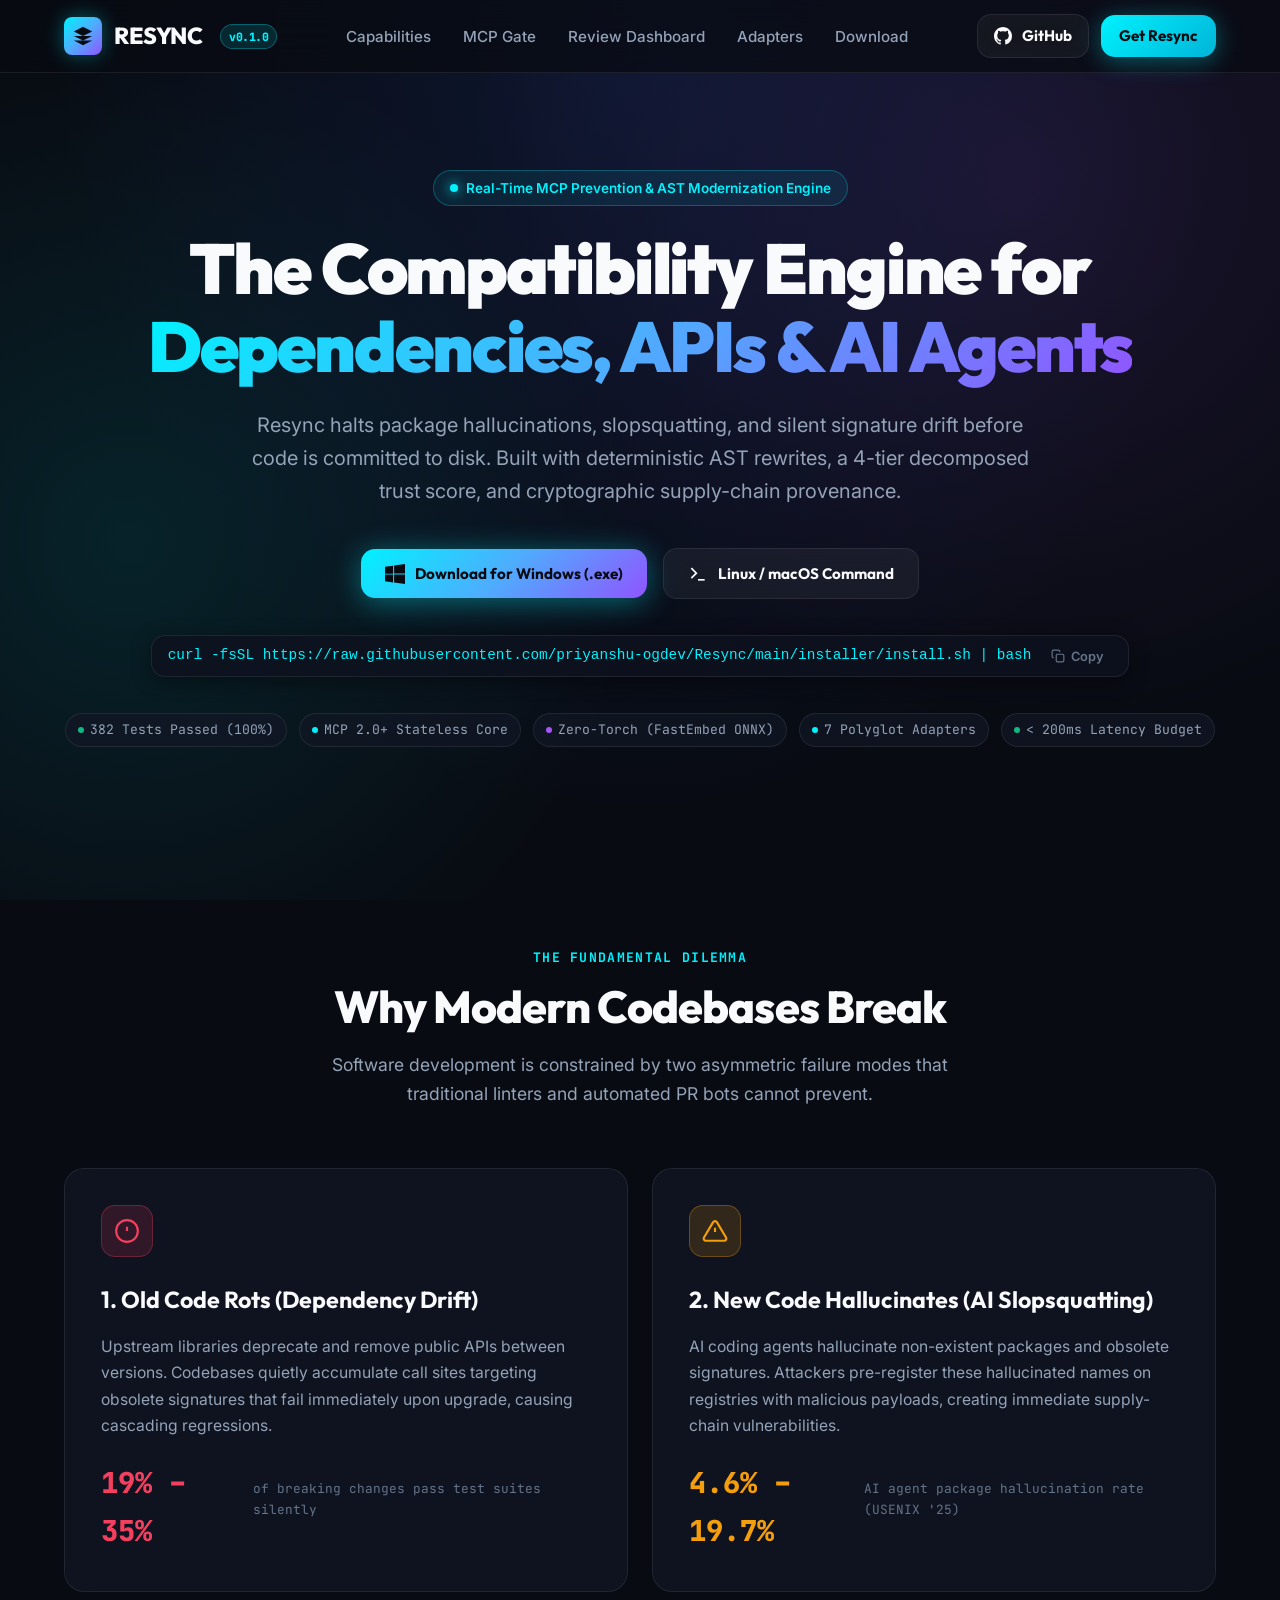
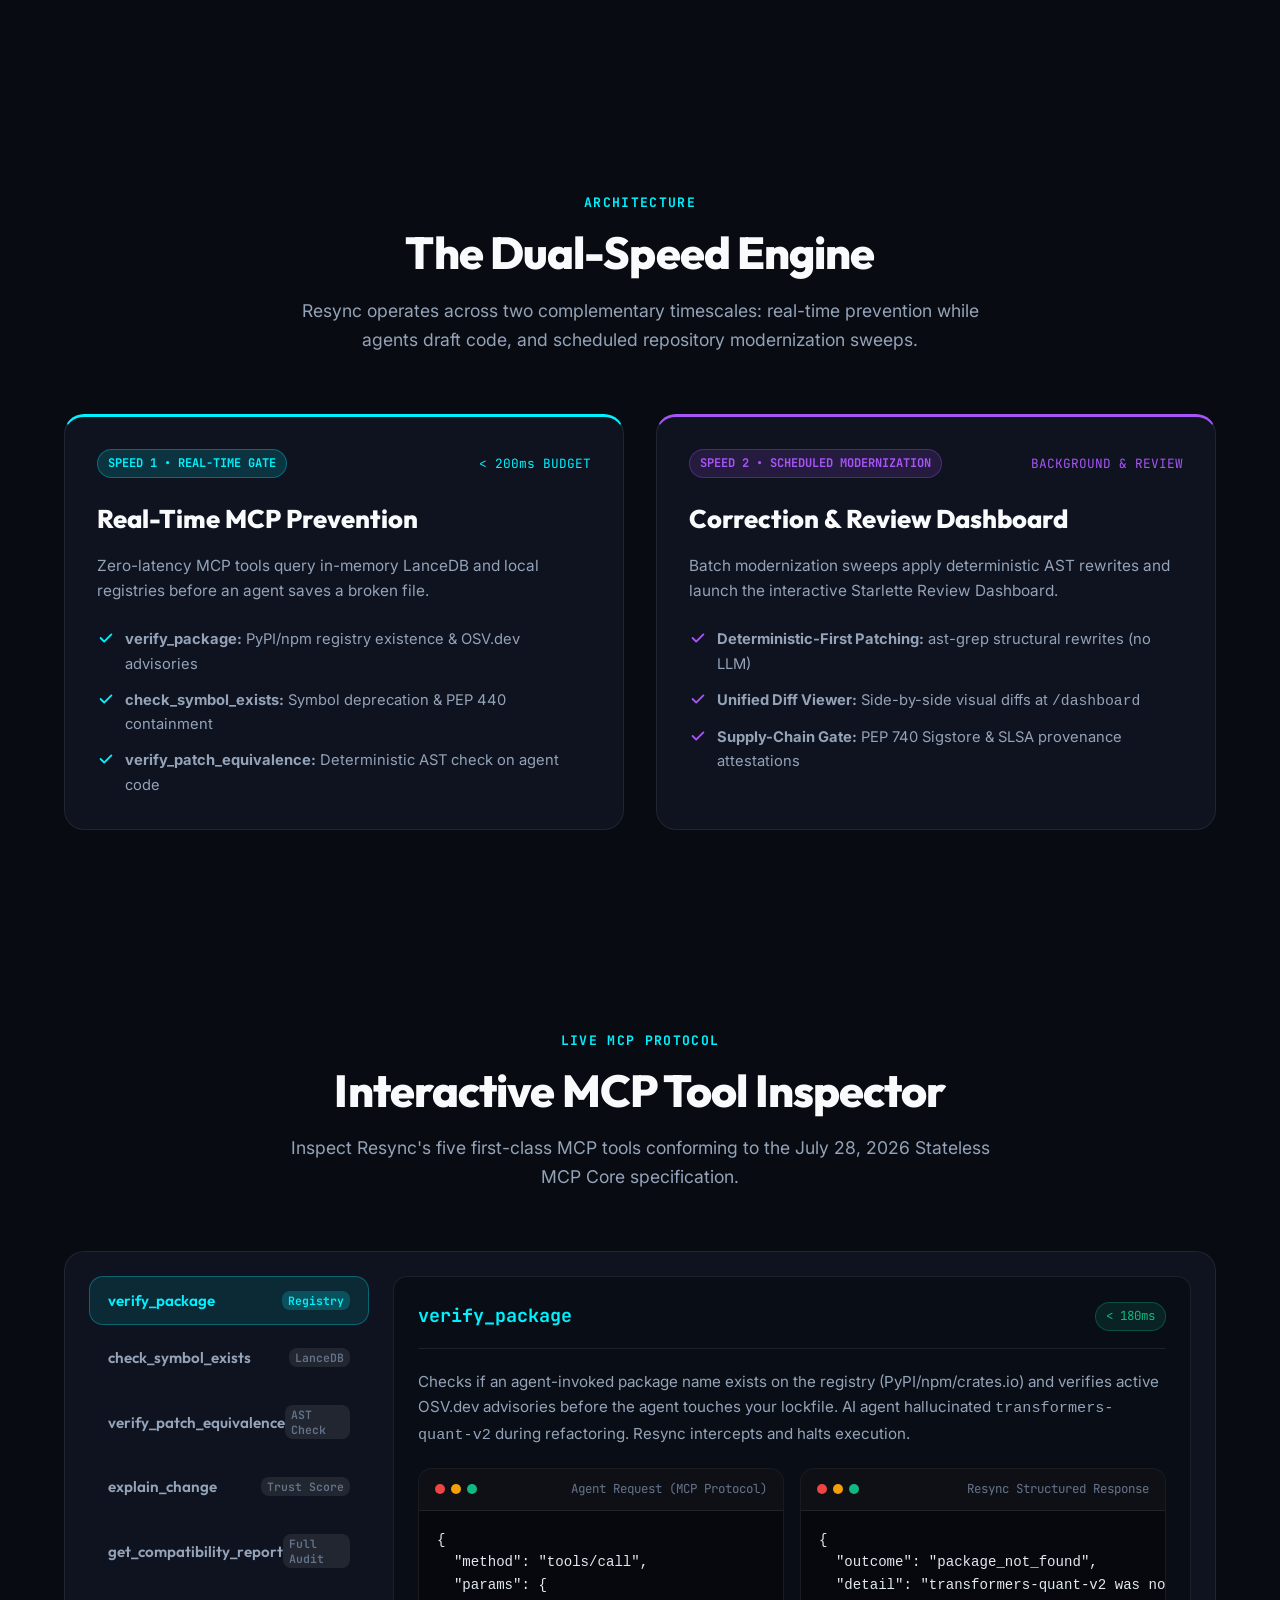
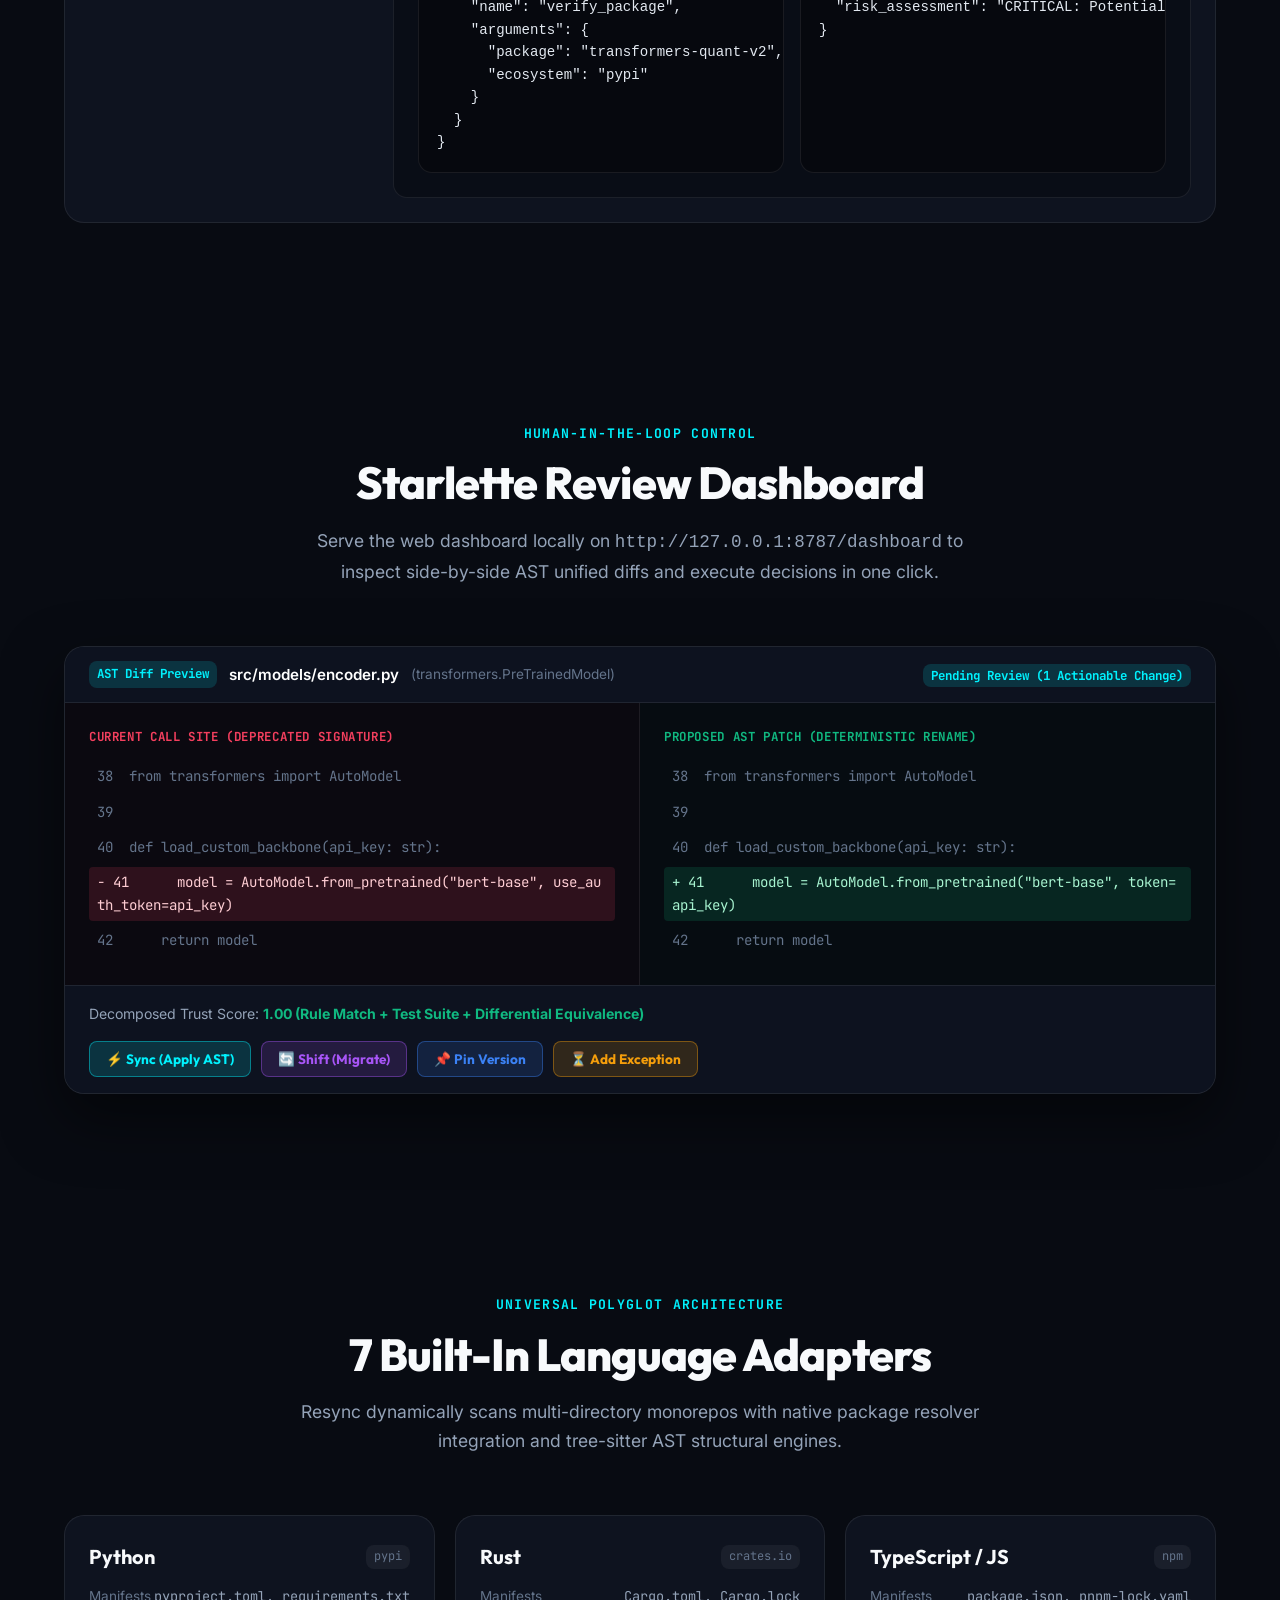
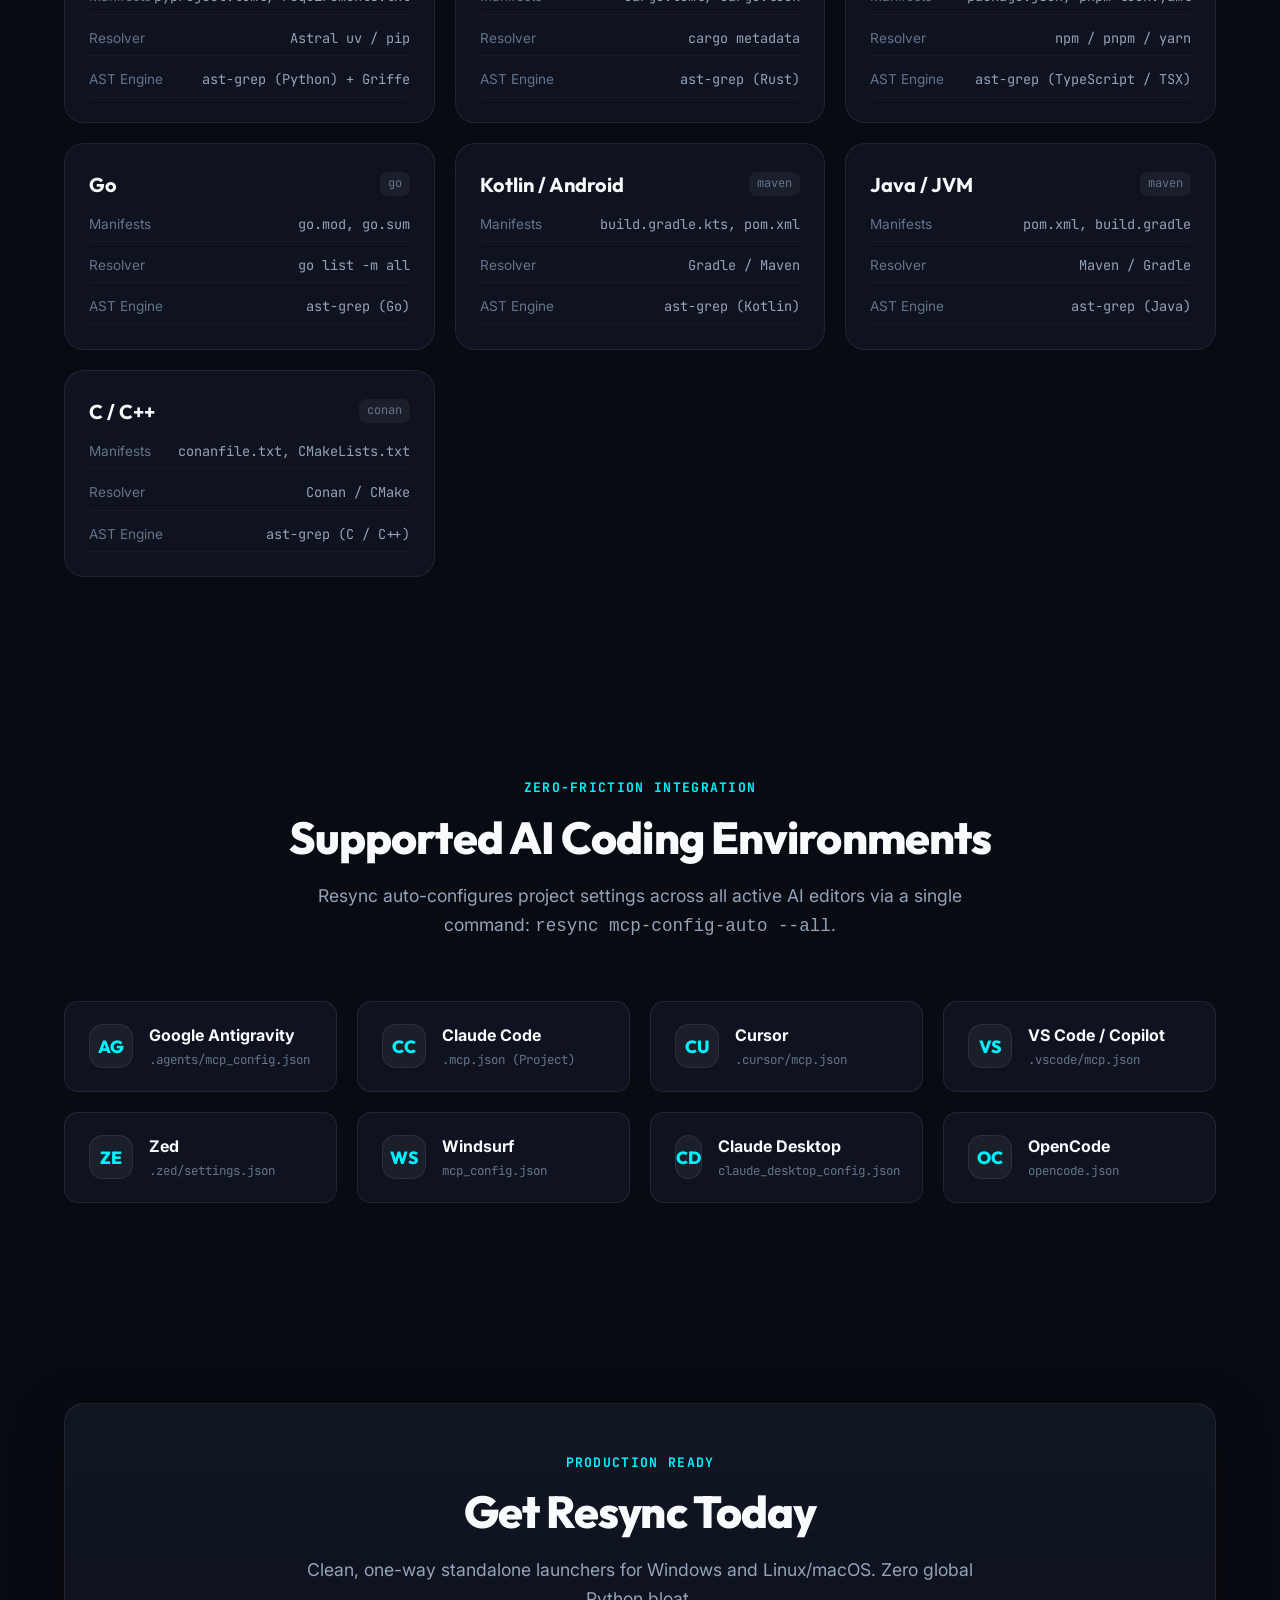
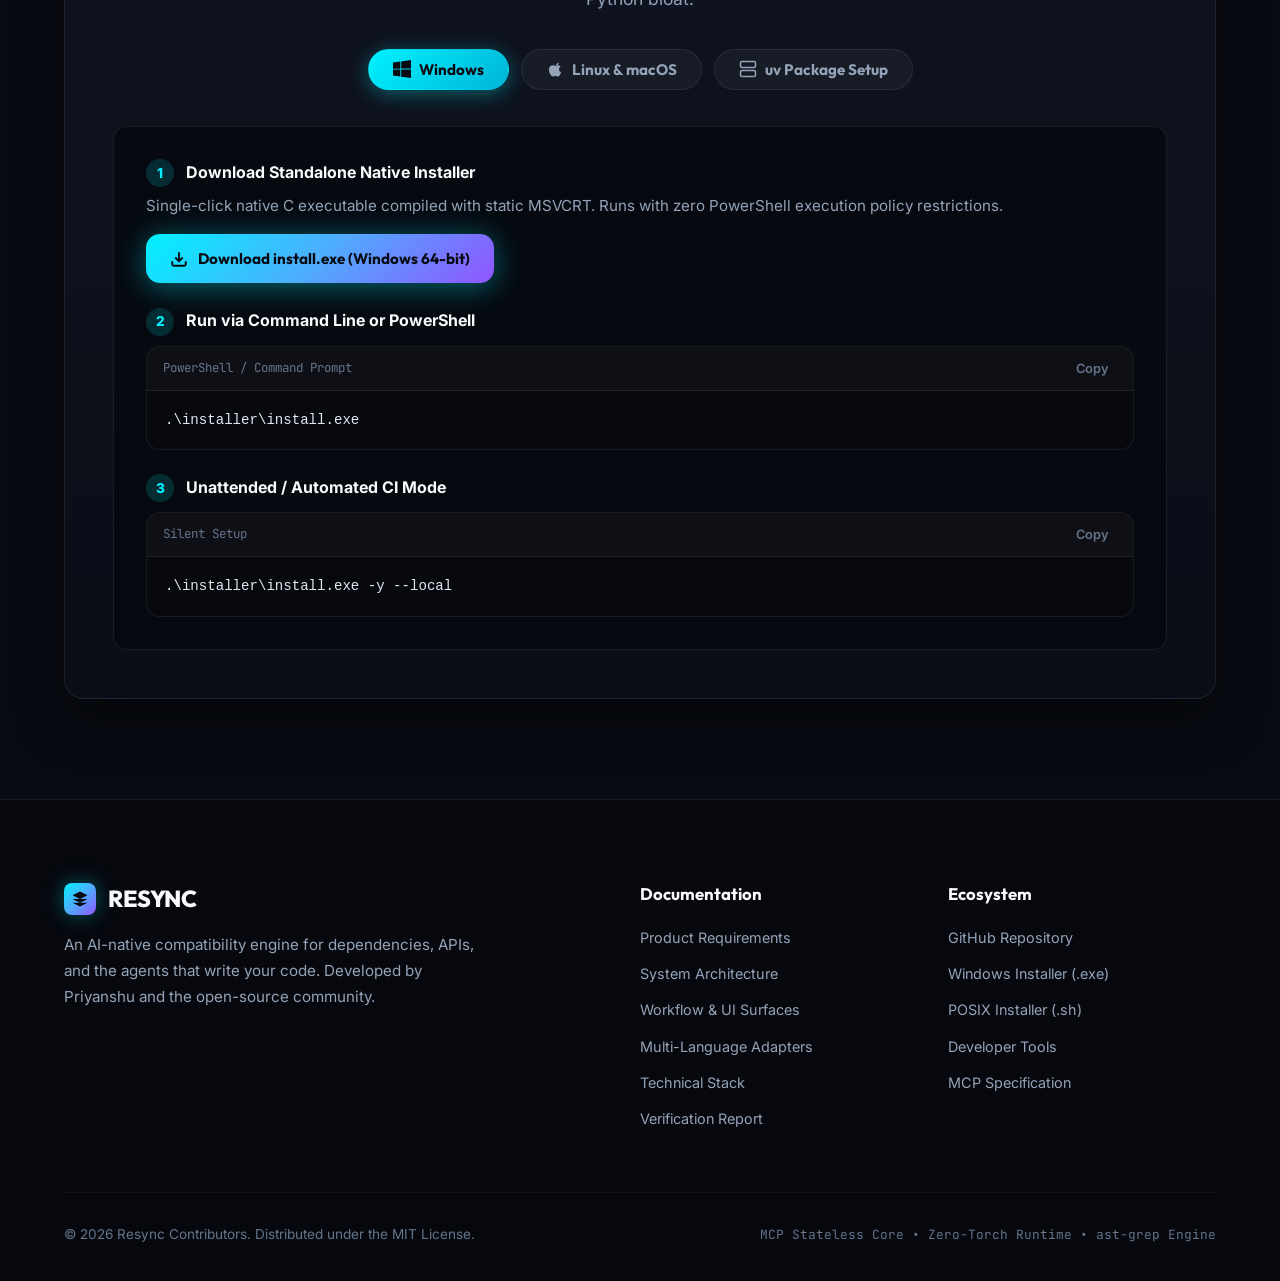
==== commit f53e54d0: "feat(pages): upgrade showcase site for seamless GitHub Pages deployment - Add docs/.nojekyll to bypa" ====
--- a/docs/index.html
+++ b/docs/index.html
@@ -5,6 +5,13 @@
   <meta name="viewport" content="width=device-width, initial-scale=1.0">
   <title>Resync | AI-Native Dependency & API Compatibility Engine</title>
   <meta name="description" content="Sub-200ms real-time MCP prevention against AI package hallucination, slopsquatting, and silent API drift for modern codebases.">
+  <meta property="og:title" content="Resync | AI-Native Dependency & API Compatibility Engine">
+  <meta property="og:description" content="Sub-200ms real-time MCP prevention against AI package hallucination, slopsquatting, and silent API drift for modern codebases.">
+  <meta property="og:type" content="website">
+  <meta property="og:url" content="https://priyanshu-ogdev.github.io/Resync/">
+  <meta name="twitter:card" content="summary_large_image">
+  <meta name="twitter:title" content="Resync | AI-Native Compatibility Engine">
+  <meta name="twitter:description" content="Deterministic AST rewrites, real-time MCP prevention against package hallucination, and 7-language support.">
   <link rel="stylesheet" href="style.css">
   <link rel="icon" href="data:image/svg+xml,<svg xmlns='http://www.w3.org/2000/svg' viewBox='0 0 24 24' fill='%2300f2fe'><path d='M12 2L2 7l10 5 10-5-10-5zM2 17l10 5 10-5M2 12l10 5 10-5'/></svg>">
 </head>
@@ -65,7 +72,7 @@
       </p>
 
       <div class="hero-actions">
-        <a href="../installer/install.exe" download="install.exe" class="btn btn-glow">
+        <a href="https://raw.githubusercontent.com/priyanshu-ogdev/Resync/main/installer/install.exe" download="install.exe" class="btn btn-glow">
           <svg width="20" height="20" viewBox="0 0 24 24" fill="currentColor">
             <path d="M0 3.449L9.75 2.1v9.451H0m10.949-9.602L24 0v11.4h-13.05M0 12.6h9.75v9.451L0 20.699M10.949 12.6H24V24l-13.05-1.801"/>
           </svg>
@@ -673,7 +680,7 @@
                 Single-click native C executable compiled with static MSVCRT. Runs with zero PowerShell execution policy restrictions.
               </p>
               <div style="margin-top: 16px;">
-                <a href="../installer/install.exe" download="install.exe" class="btn btn-glow">
+                <a href="https://raw.githubusercontent.com/priyanshu-ogdev/Resync/main/installer/install.exe" download="install.exe" class="btn btn-glow">
                   <svg width="18" height="18" viewBox="0 0 24 24" fill="none" stroke="currentColor" stroke-width="2.5">
                     <path d="M21 15v4a2 2 0 0 1-2 2H5a2 2 0 0 1-2-2v-4"></path>
                     <polyline points="7 10 12 15 17 10"></polyline>
@@ -805,12 +812,12 @@
         <div class="footer-col">
           <h5>Documentation</h5>
           <ul class="footer-links">
-            <li><a href="PRD.md" class="footer-link">Product Requirements</a></li>
-            <li><a href="architecture.md" class="footer-link">System Architecture</a></li>
-            <li><a href="workflow.md" class="footer-link">Workflow & UI Surfaces</a></li>
-            <li><a href="multi-language-adapters.md" class="footer-link">Multi-Language Adapters</a></li>
-            <li><a href="tech-stack.md" class="footer-link">Technical Stack</a></li>
-            <li><a href="verification-report.md" class="footer-link">Verification Report</a></li>
+            <li><a href="https://github.com/priyanshu-ogdev/Resync/blob/main/docs/PRD.md" target="_blank" rel="noopener" class="footer-link">Product Requirements</a></li>
+            <li><a href="https://github.com/priyanshu-ogdev/Resync/blob/main/docs/architecture.md" target="_blank" rel="noopener" class="footer-link">System Architecture</a></li>
+            <li><a href="https://github.com/priyanshu-ogdev/Resync/blob/main/docs/workflow.md" target="_blank" rel="noopener" class="footer-link">Workflow & UI Surfaces</a></li>
+            <li><a href="https://github.com/priyanshu-ogdev/Resync/blob/main/docs/multi-language-adapters.md" target="_blank" rel="noopener" class="footer-link">Multi-Language Adapters</a></li>
+            <li><a href="https://github.com/priyanshu-ogdev/Resync/blob/main/docs/tech-stack.md" target="_blank" rel="noopener" class="footer-link">Technical Stack</a></li>
+            <li><a href="https://github.com/priyanshu-ogdev/Resync/blob/main/docs/verification-report.md" target="_blank" rel="noopener" class="footer-link">Verification Report</a></li>
           </ul>
         </div>
 
@@ -818,9 +825,9 @@
           <h5>Ecosystem</h5>
           <ul class="footer-links">
             <li><a href="https://github.com/priyanshu-ogdev/Resync" target="_blank" rel="noopener" class="footer-link">GitHub Repository</a></li>
-            <li><a href="../installer/install.exe" class="footer-link">Windows Installer (.exe)</a></li>
-            <li><a href="../installer/install.sh" class="footer-link">POSIX Installer (.sh)</a></li>
-            <li><a href="../tools/README.md" class="footer-link">Developer Tools</a></li>
+            <li><a href="https://raw.githubusercontent.com/priyanshu-ogdev/Resync/main/installer/install.exe" class="footer-link">Windows Installer (.exe)</a></li>
+            <li><a href="https://raw.githubusercontent.com/priyanshu-ogdev/Resync/main/installer/install.sh" class="footer-link">POSIX Installer (.sh)</a></li>
+            <li><a href="https://github.com/priyanshu-ogdev/Resync/tree/main/tools" target="_blank" rel="noopener" class="footer-link">Developer Tools</a></li>
             <li><a href="https://modelcontextprotocol.io" target="_blank" rel="noopener" class="footer-link">MCP Specification</a></li>
           </ul>
         </div>
--- a/docs/style.css
+++ b/docs/style.css
@@ -88,6 +88,7 @@
 .section {
   padding: 100px 0;
   position: relative;
+  scroll-margin-top: 85px;
 }
 
 .text-center { text-align: center; }
@@ -177,6 +178,24 @@
   gap: 12px;
 }
 
+@media (max-width: 860px) {
+  .nav-links {
+    display: none;
+  }
+}
+
+@media (max-width: 500px) {
+  .nav-cta .btn-secondary {
+    display: none;
+  }
+  .navbar-inner {
+    height: 62px;
+  }
+  .brand-logo {
+    font-size: 1.25rem;
+  }
+}
+
 /* Button Component */
 .btn {
   display: inline-flex;
@@ -340,6 +359,12 @@
   max-width: 100%;
 }
 
+.copy-box code {
+  overflow-x: auto;
+  white-space: nowrap;
+  max-width: calc(100vw - 110px);
+}
+
 .copy-btn {
   background: transparent;
   border: none;
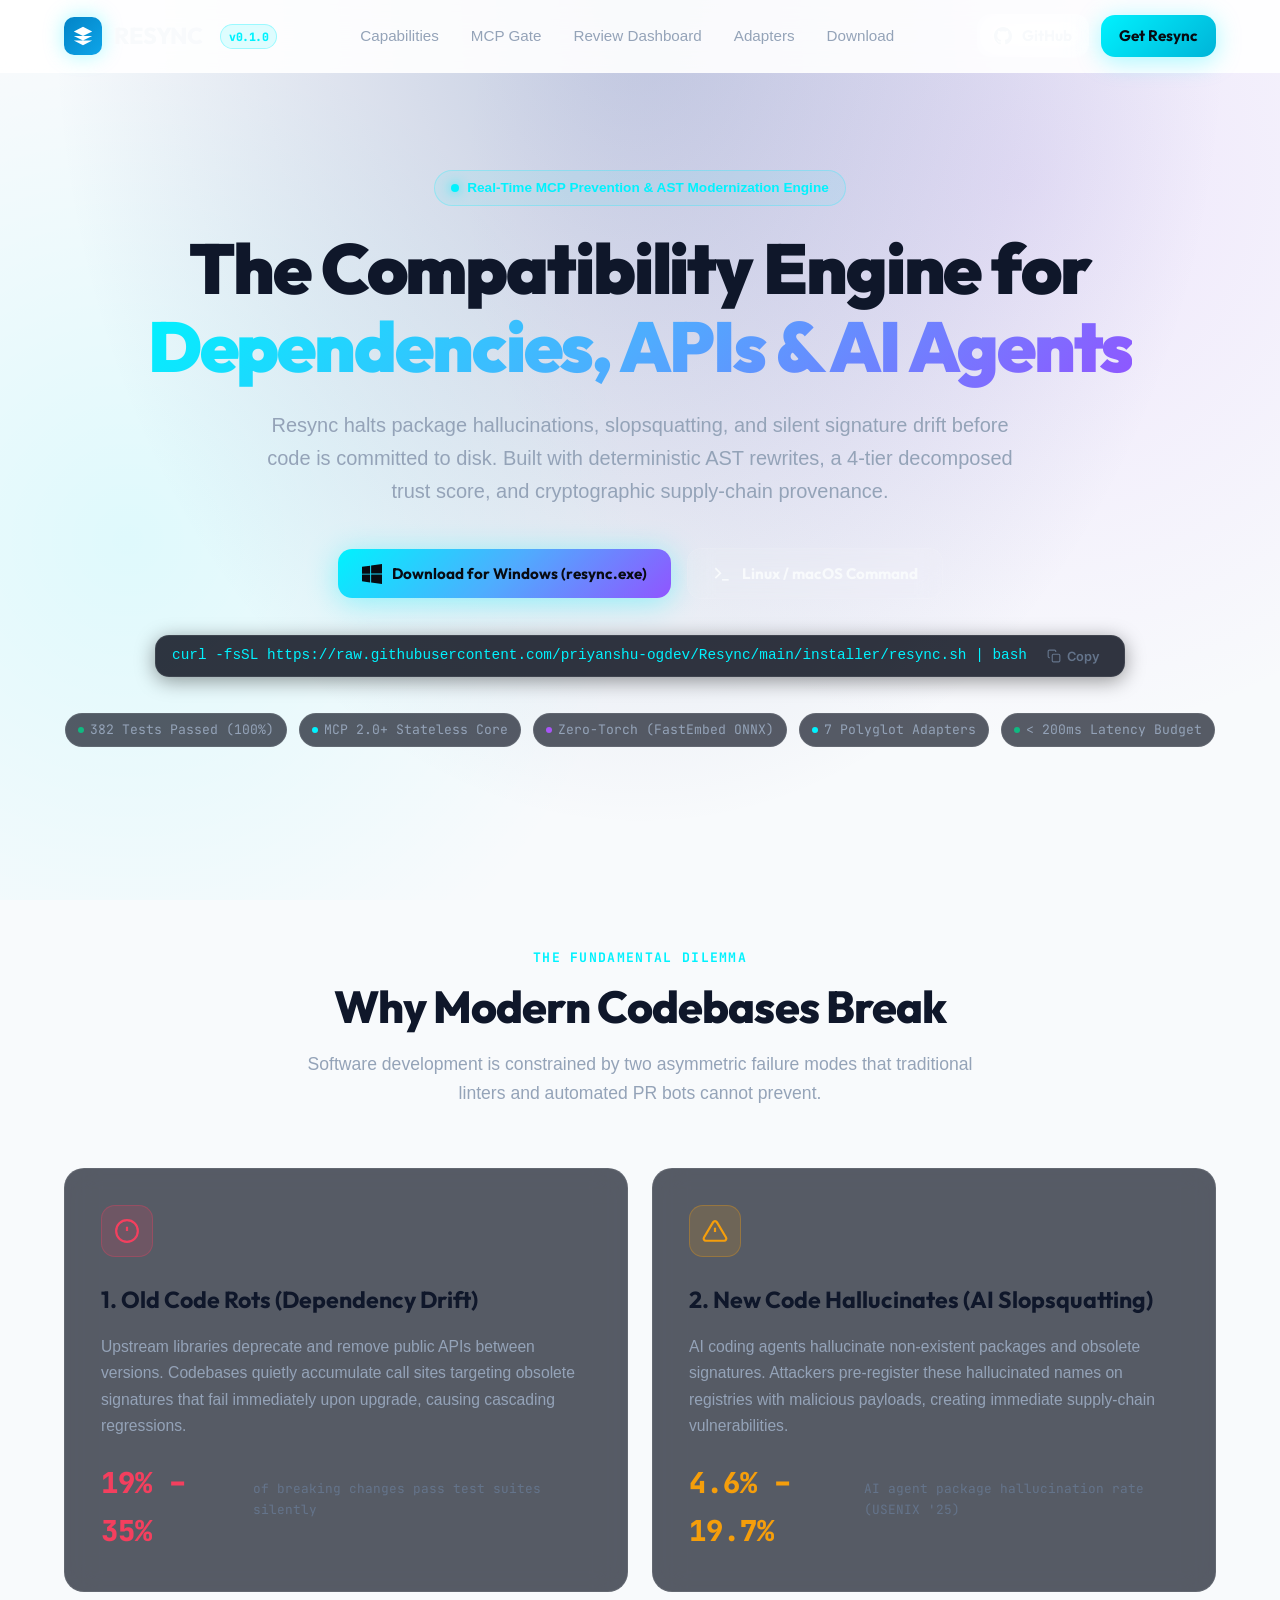
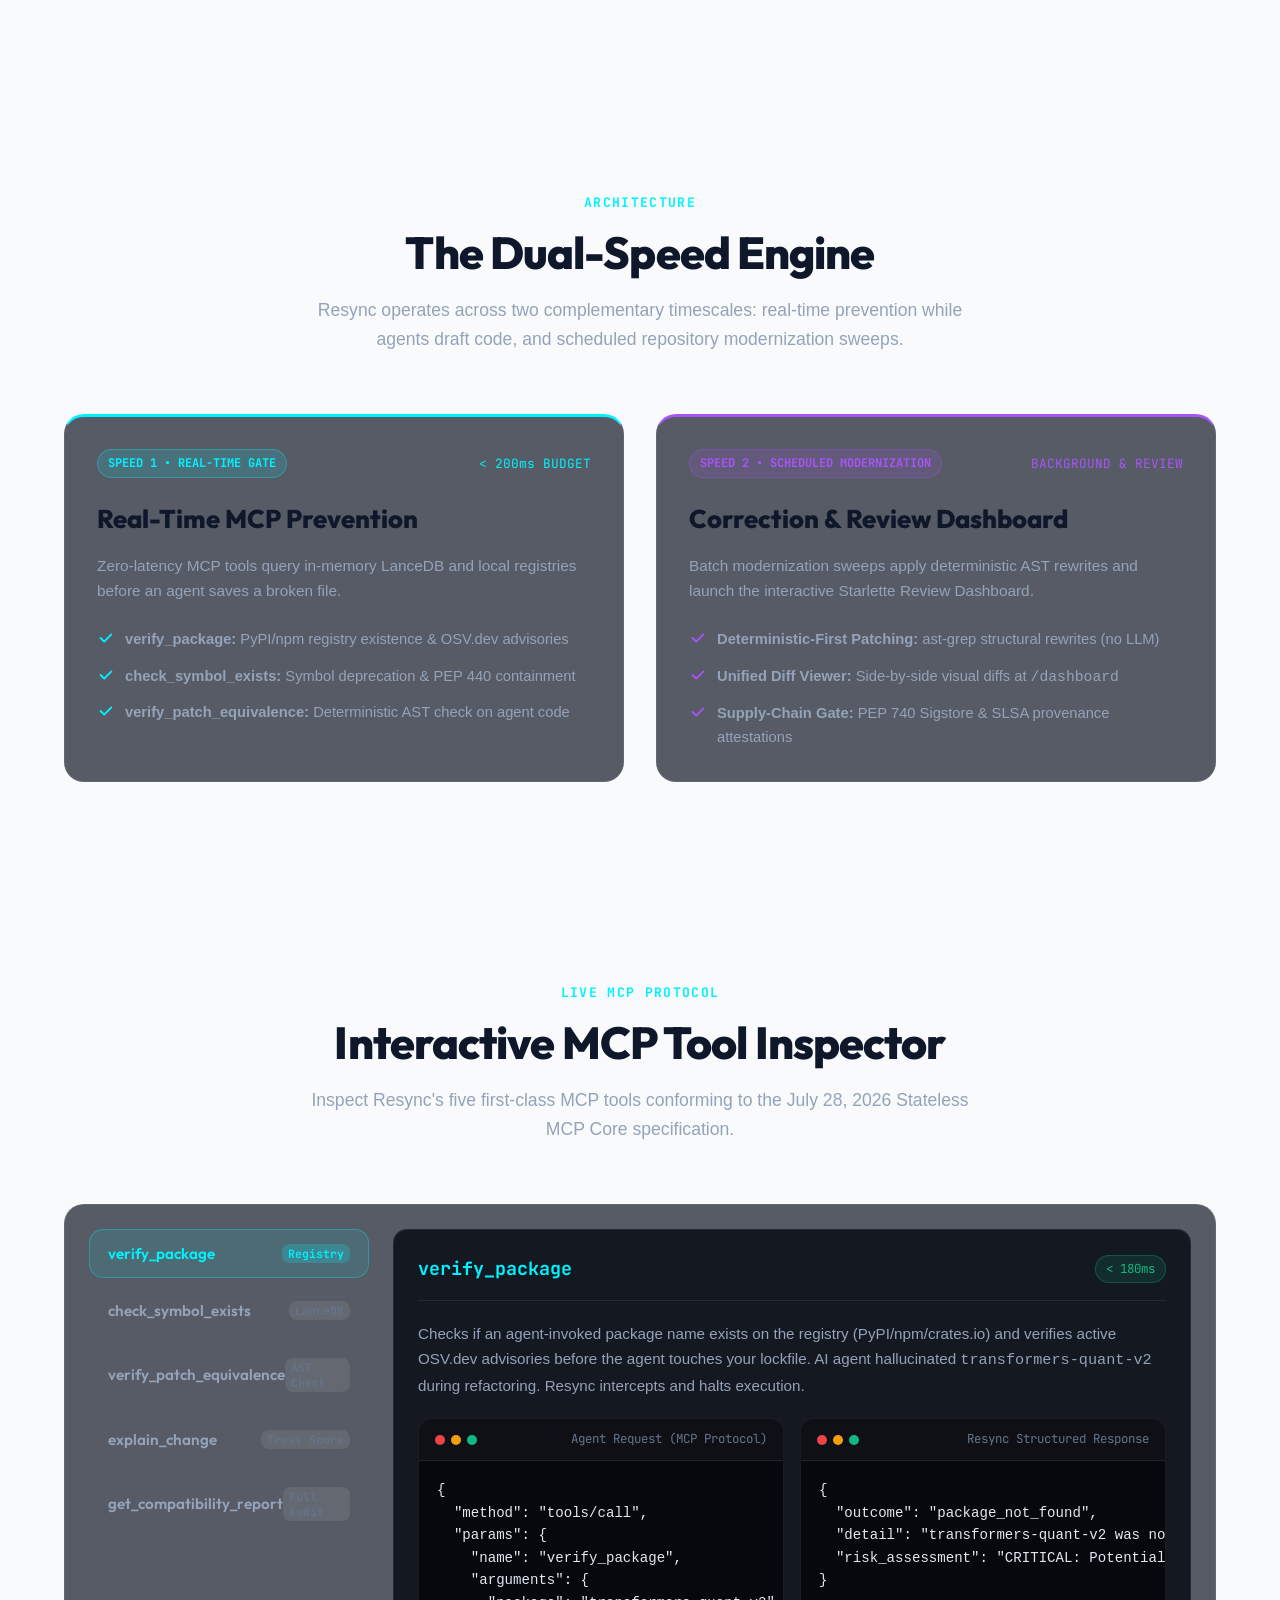
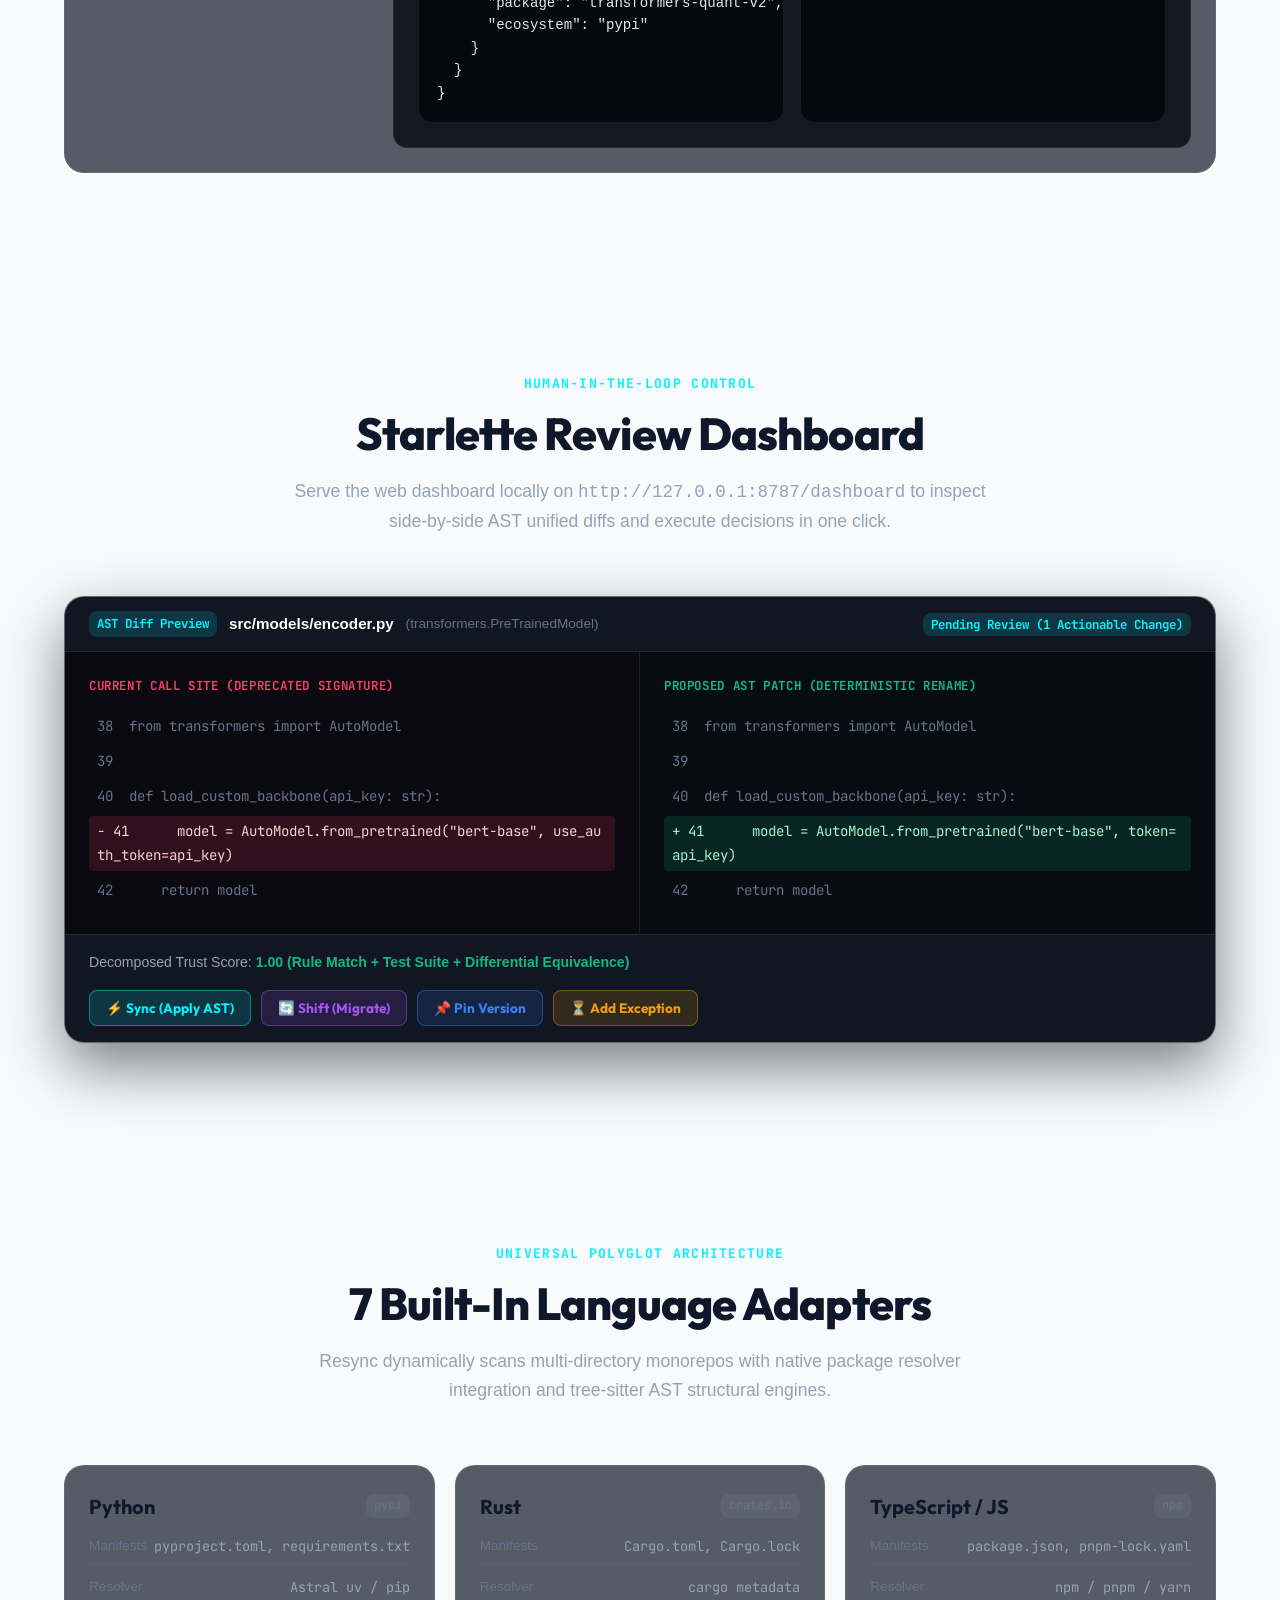
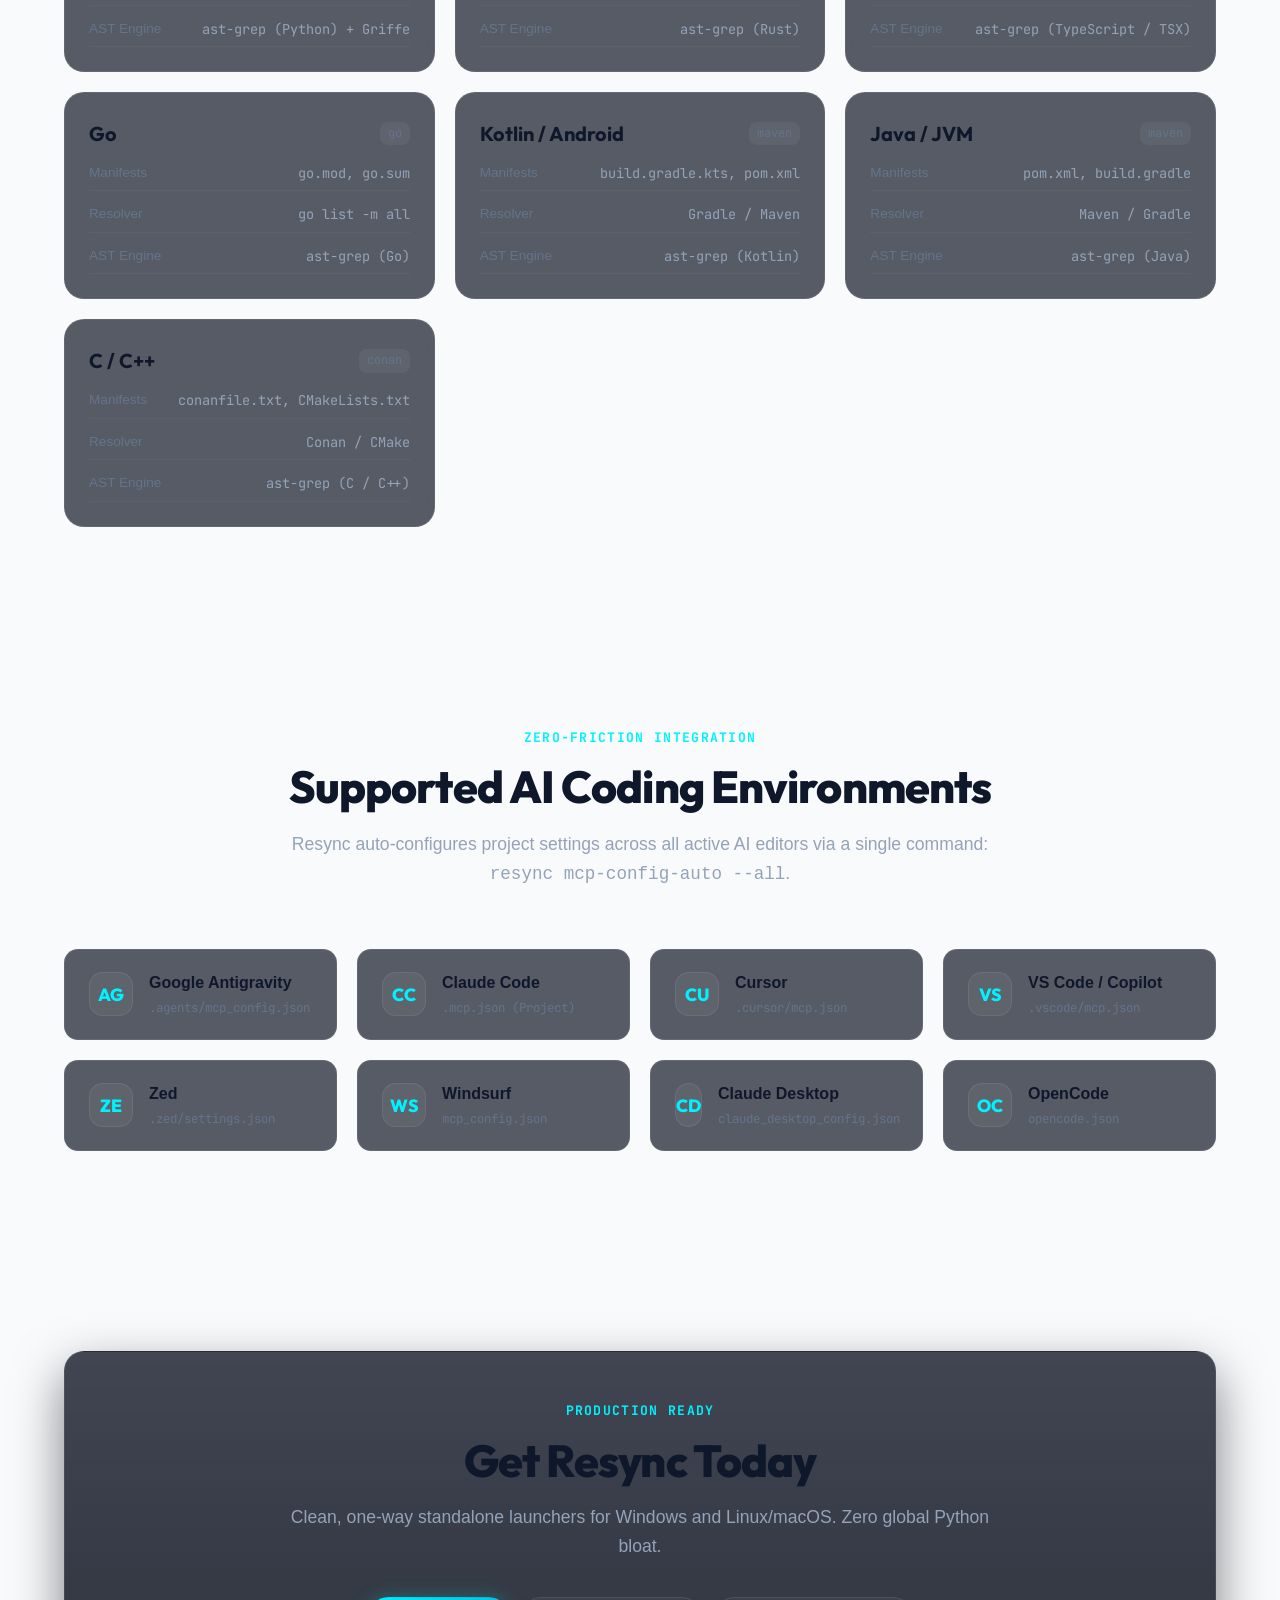
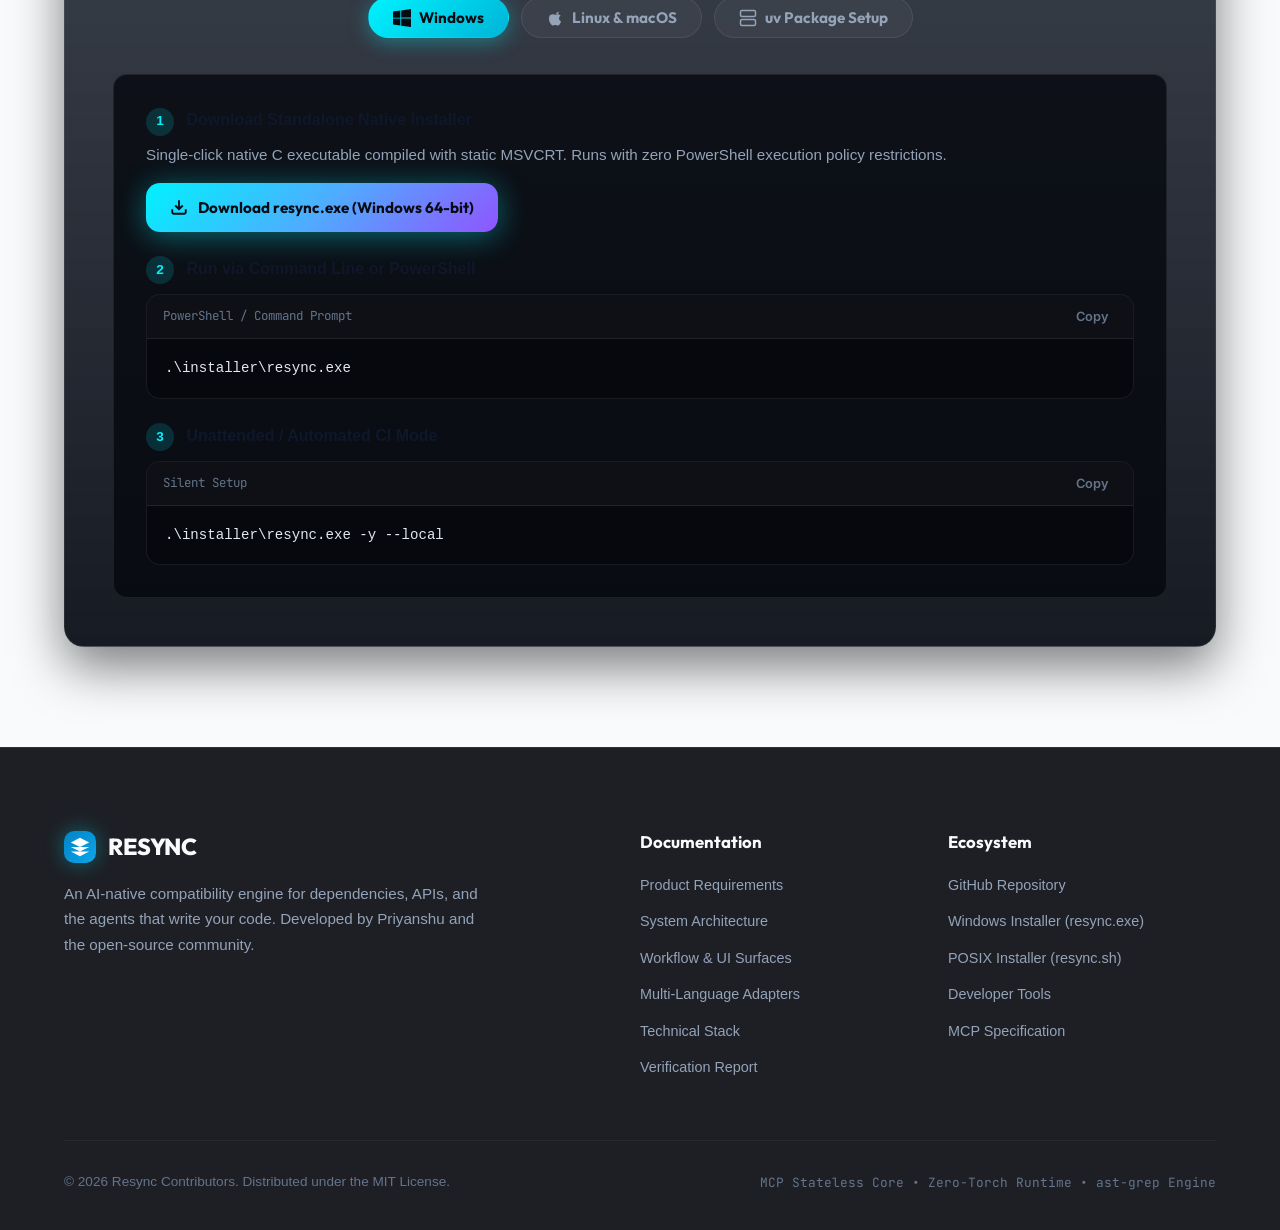
==== commit 66d94457: "feat(installer): rename install binaries to resync and enable standalone GitHub installation - Renam" ====
--- a/docs/index.html
+++ b/docs/index.html
@@ -13,7 +13,14 @@
   <meta name="twitter:title" content="Resync | AI-Native Compatibility Engine">
   <meta name="twitter:description" content="Deterministic AST rewrites, real-time MCP prevention against package hallucination, and 7-language support.">
   <link rel="stylesheet" href="style.css">
-  <link rel="icon" href="data:image/svg+xml,<svg xmlns='http://www.w3.org/2000/svg' viewBox='0 0 24 24' fill='%2300f2fe'><path d='M12 2L2 7l10 5 10-5-10-5zM2 17l10 5 10-5M2 12l10 5 10-5'/></svg>">
+  <link rel="icon" href="data:image/svg+xml,<svg xmlns='http://www.w3.org/2000/svg' viewBox='0 0 24 24' fill='%230284c7'><path d='M12 2L2 7l10 5 10-5-10-5zM2 17l10 5 10-5M2 12l10 5 10-5'/></svg>">
+  <style>
+    /* Critical Inline Fallback: Prevents unstyled white flash and bounds vector elements */
+    body { background-color: #f8fafc; color: #0f172a; margin: 0; font-family: -apple-system, BlinkMacSystemFont, 'Segoe UI', Roboto, sans-serif; }
+    .navbar { background: rgba(255, 255, 255, 0.9); }
+    .logo-icon { width: 38px; height: 38px; min-width: 38px; border-radius: 10px; background: linear-gradient(135deg, #0284c7 0%, #0ea5e9 100%); display: inline-flex; align-items: center; justify-content: center; }
+    .logo-icon svg { width: 22px; height: 22px; fill: #ffffff; }
+  </style>
 </head>
 <body>
 
@@ -22,7 +29,7 @@
     <div class="container navbar-inner">
       <a href="#" class="brand-logo">
         <div class="logo-icon">
-          <svg viewBox="0 0 24 24">
+          <svg width="22" height="22" viewBox="0 0 24 24" fill="#ffffff">
             <path d="M12 2L2 7l10 5 10-5-10-5zM2 17l10 5 10-5M2 12l10 5 10-5"/>
           </svg>
         </div>
@@ -72,11 +79,11 @@
       </p>
 
       <div class="hero-actions">
-        <a href="https://raw.githubusercontent.com/priyanshu-ogdev/Resync/main/installer/install.exe" download="install.exe" class="btn btn-glow">
+        <a href="https://raw.githubusercontent.com/priyanshu-ogdev/Resync/main/installer/resync.exe" download="resync.exe" class="btn btn-glow">
           <svg width="20" height="20" viewBox="0 0 24 24" fill="currentColor">
             <path d="M0 3.449L9.75 2.1v9.451H0m10.949-9.602L24 0v11.4h-13.05M0 12.6h9.75v9.451L0 20.699M10.949 12.6H24V24l-13.05-1.801"/>
           </svg>
-          Download for Windows (.exe)
+          Download for Windows (resync.exe)
         </a>
 
         <a href="#download-center" class="btn btn-secondary">
@@ -89,7 +96,7 @@
       </div>
 
       <div class="copy-box" style="margin-bottom: 36px;">
-        <code>curl -fsSL https://raw.githubusercontent.com/priyanshu-ogdev/Resync/main/installer/install.sh | bash</code>
+        <code>curl -fsSL https://raw.githubusercontent.com/priyanshu-ogdev/Resync/main/installer/resync.sh | bash</code>
         <button class="copy-btn" title="Copy command">
           <svg width="14" height="14" viewBox="0 0 24 24" fill="none" stroke="currentColor" stroke-width="2">
             <rect x="9" y="9" width="13" height="13" rx="2" ry="2"></rect>
@@ -680,13 +687,13 @@
                 Single-click native C executable compiled with static MSVCRT. Runs with zero PowerShell execution policy restrictions.
               </p>
               <div style="margin-top: 16px;">
-                <a href="https://raw.githubusercontent.com/priyanshu-ogdev/Resync/main/installer/install.exe" download="install.exe" class="btn btn-glow">
+                <a href="https://raw.githubusercontent.com/priyanshu-ogdev/Resync/main/installer/resync.exe" download="resync.exe" class="btn btn-glow">
                   <svg width="18" height="18" viewBox="0 0 24 24" fill="none" stroke="currentColor" stroke-width="2.5">
                     <path d="M21 15v4a2 2 0 0 1-2 2H5a2 2 0 0 1-2-2v-4"></path>
                     <polyline points="7 10 12 15 17 10"></polyline>
                     <line x1="12" y1="15" x2="12" y2="3"></line>
                   </svg>
-                  Download install.exe (Windows 64-bit)
+                  Download resync.exe (Windows 64-bit)
                 </a>
               </div>
             </div>
@@ -699,7 +706,7 @@
                   <button class="copy-btn">Copy</button>
                 </div>
                 <div class="code-content">
-                  <pre>.\installer\install.exe</pre>
+                  <pre>.\installer\resync.exe</pre>
                 </div>
               </div>
             </div>
@@ -712,7 +719,7 @@
                   <button class="copy-btn">Copy</button>
                 </div>
                 <div class="code-content">
-                  <pre>.\installer\install.exe -y --local</pre>
+                  <pre>.\installer\resync.exe -y --local</pre>
                 </div>
               </div>
             </div>
@@ -733,7 +740,7 @@
                   <button class="copy-btn">Copy</button>
                 </div>
                 <div class="code-content">
-                  <pre>curl -fsSL https://raw.githubusercontent.com/priyanshu-ogdev/Resync/main/installer/install.sh | bash</pre>
+                  <pre>curl -fsSL https://raw.githubusercontent.com/priyanshu-ogdev/Resync/main/installer/resync.sh | bash</pre>
                 </div>
               </div>
             </div>
@@ -746,7 +753,7 @@
                   <button class="copy-btn">Copy</button>
                 </div>
                 <div class="code-content">
-                  <pre>chmod +x installer/install.sh && ./installer/install.sh --local</pre>
+                  <pre>chmod +x installer/resync.sh && ./installer/resync.sh --local</pre>
                 </div>
               </div>
             </div>
@@ -797,8 +804,8 @@
       <div class="footer-grid">
         <div class="footer-col">
           <div class="brand-logo" style="margin-bottom: 14px;">
-            <div class="logo-icon" style="width: 32px; height: 32px;">
-              <svg viewBox="0 0 24 24" style="width: 18px; height: 18px;">
+            <div class="logo-icon" style="width: 32px; height: 32px; min-width: 32px;">
+              <svg width="18" height="18" viewBox="0 0 24 24" fill="#ffffff">
                 <path d="M12 2L2 7l10 5 10-5-10-5zM2 17l10 5 10-5M2 12l10 5 10-5"/>
               </svg>
             </div>
@@ -825,8 +832,8 @@
           <h5>Ecosystem</h5>
           <ul class="footer-links">
             <li><a href="https://github.com/priyanshu-ogdev/Resync" target="_blank" rel="noopener" class="footer-link">GitHub Repository</a></li>
-            <li><a href="https://raw.githubusercontent.com/priyanshu-ogdev/Resync/main/installer/install.exe" class="footer-link">Windows Installer (.exe)</a></li>
-            <li><a href="https://raw.githubusercontent.com/priyanshu-ogdev/Resync/main/installer/install.sh" class="footer-link">POSIX Installer (.sh)</a></li>
+            <li><a href="https://raw.githubusercontent.com/priyanshu-ogdev/Resync/main/installer/resync.exe" class="footer-link">Windows Installer (resync.exe)</a></li>
+            <li><a href="https://raw.githubusercontent.com/priyanshu-ogdev/Resync/main/installer/resync.sh" class="footer-link">POSIX Installer (resync.sh)</a></li>
             <li><a href="https://github.com/priyanshu-ogdev/Resync/tree/main/tools" target="_blank" rel="noopener" class="footer-link">Developer Tools</a></li>
             <li><a href="https://modelcontextprotocol.io" target="_blank" rel="noopener" class="footer-link">MCP Specification</a></li>
           </ul>
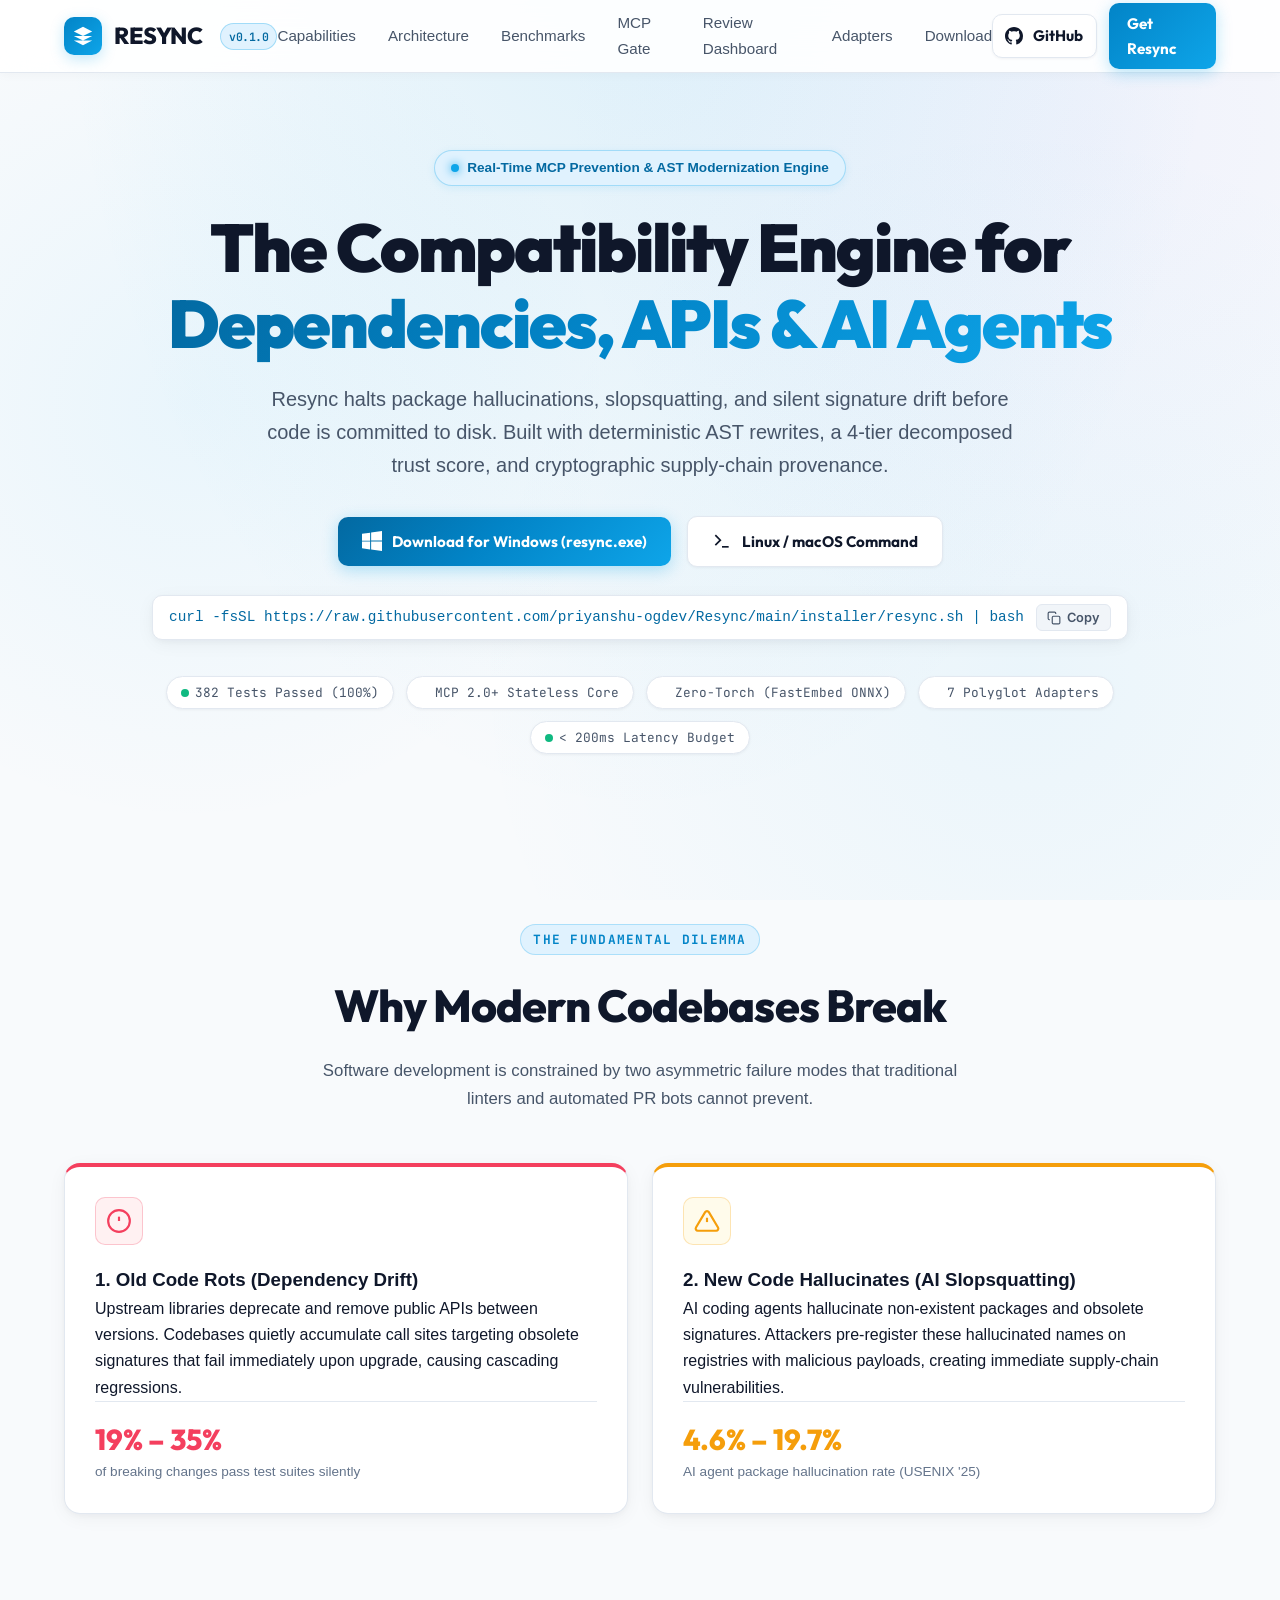
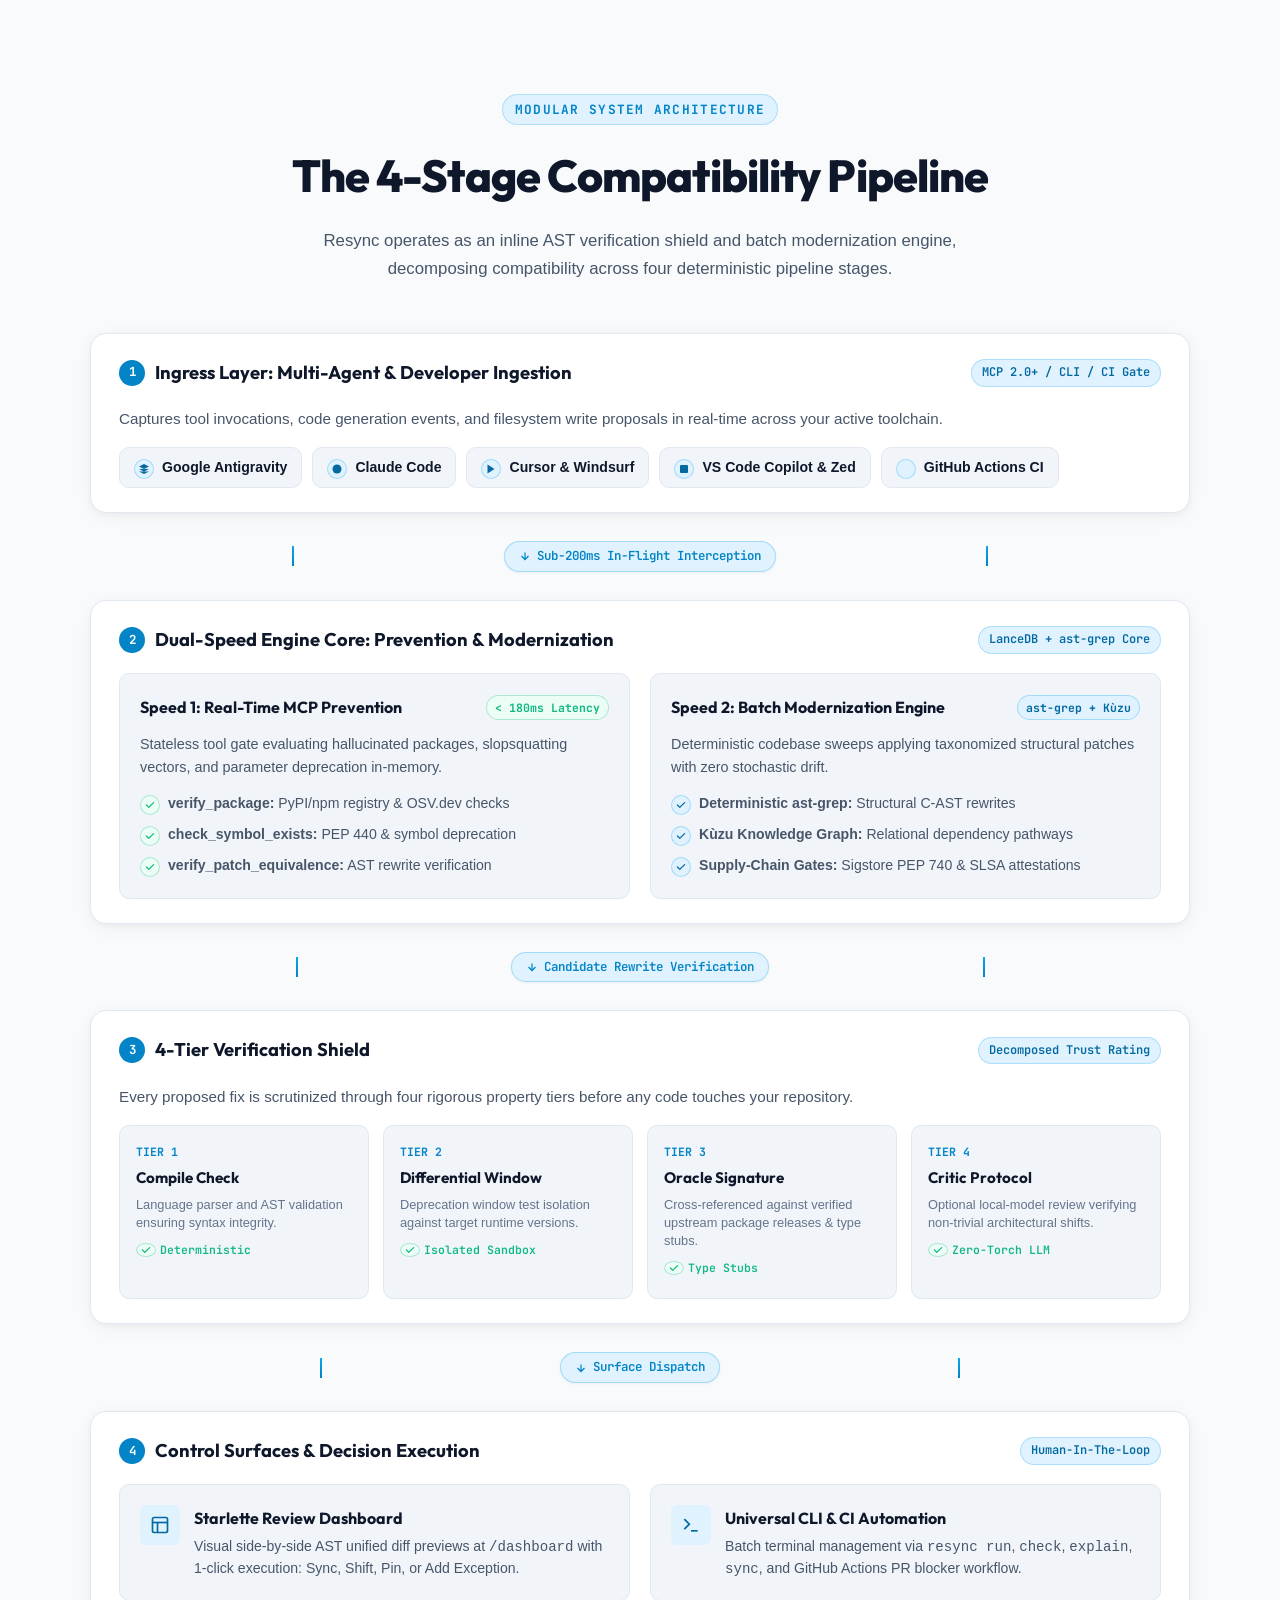
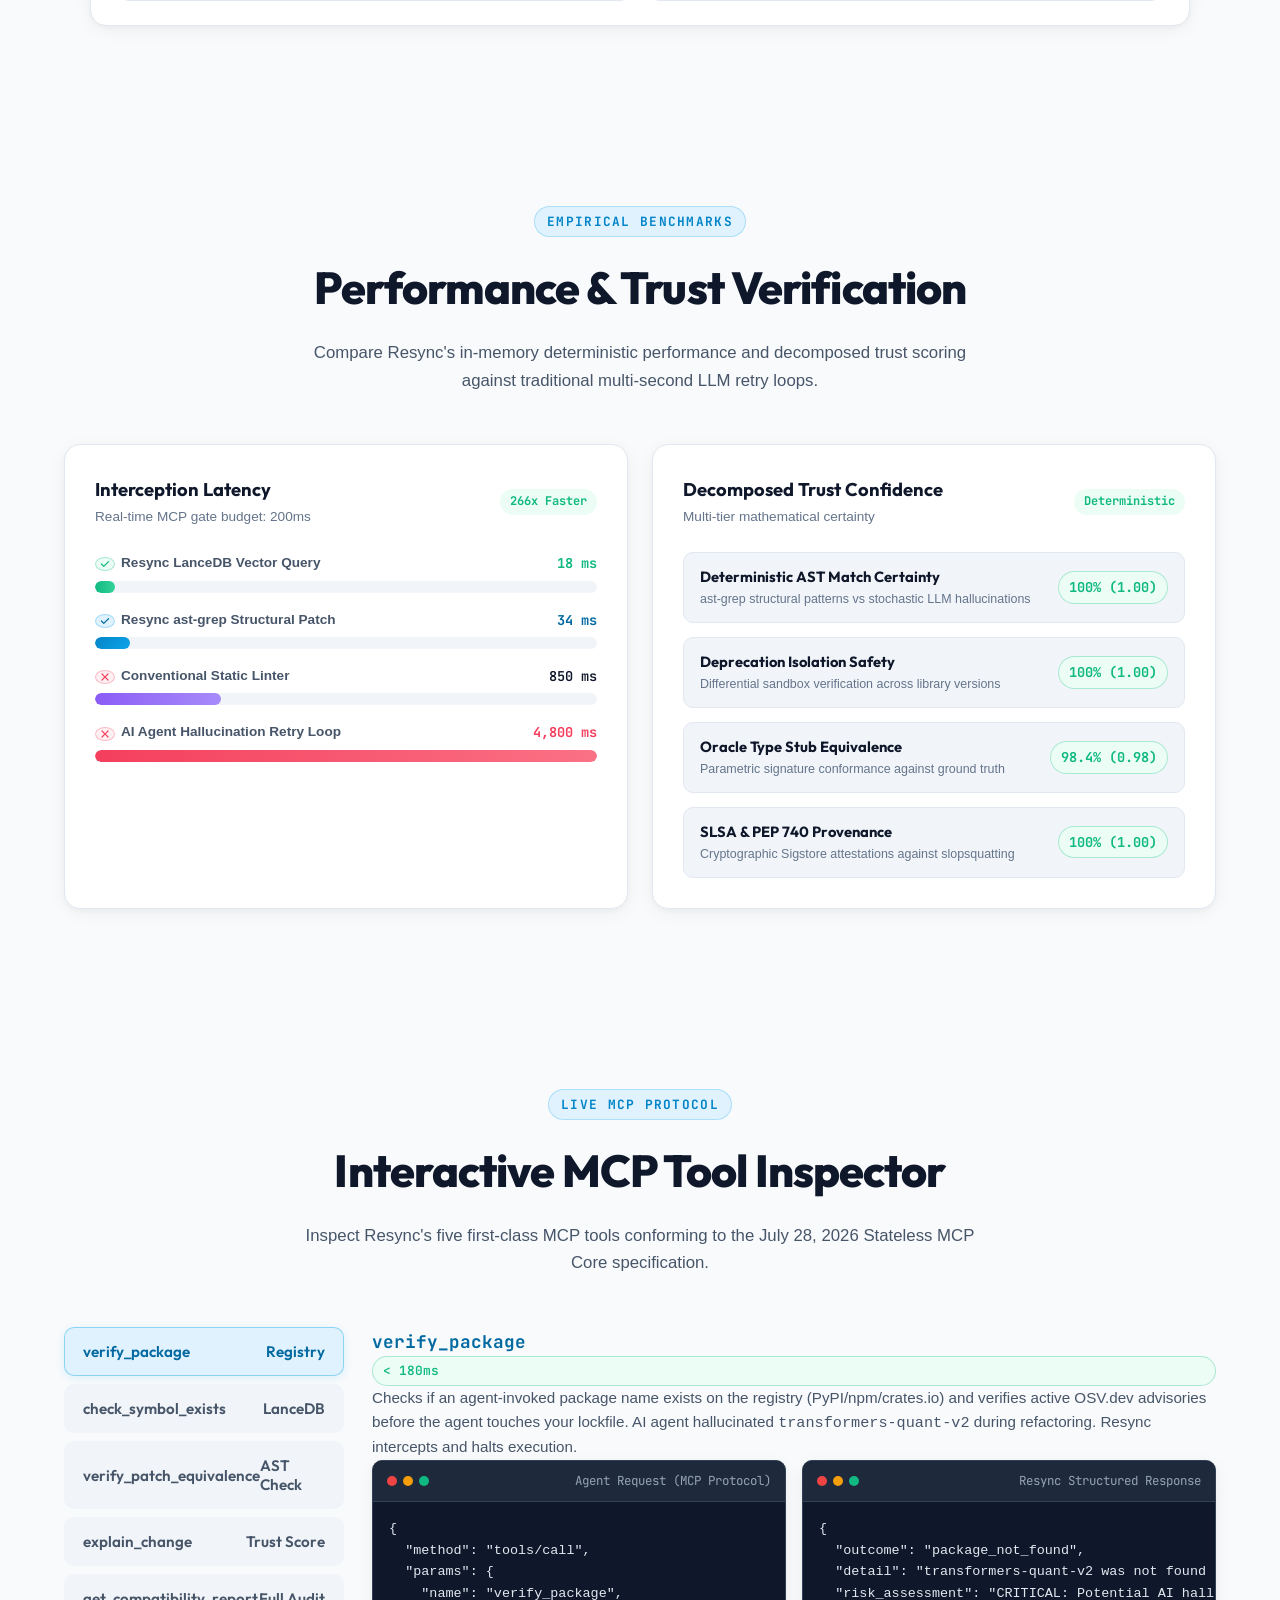
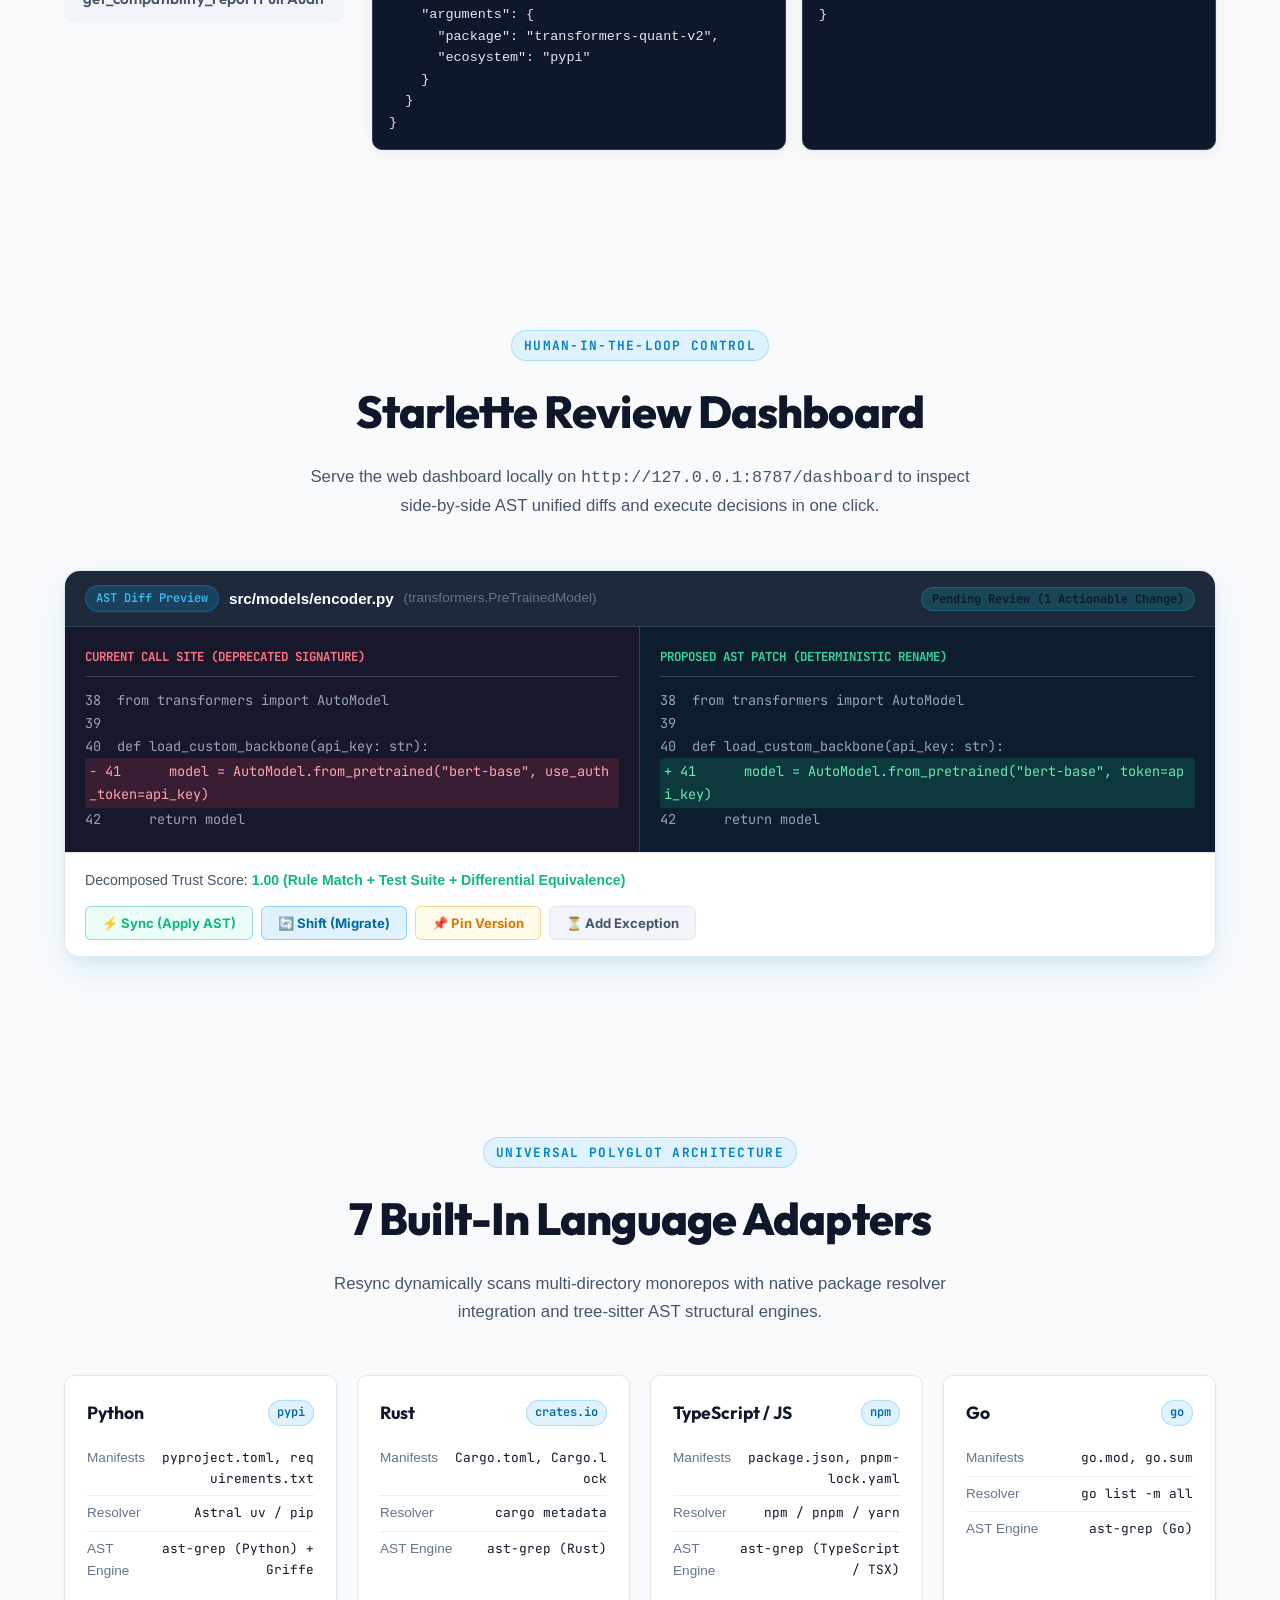
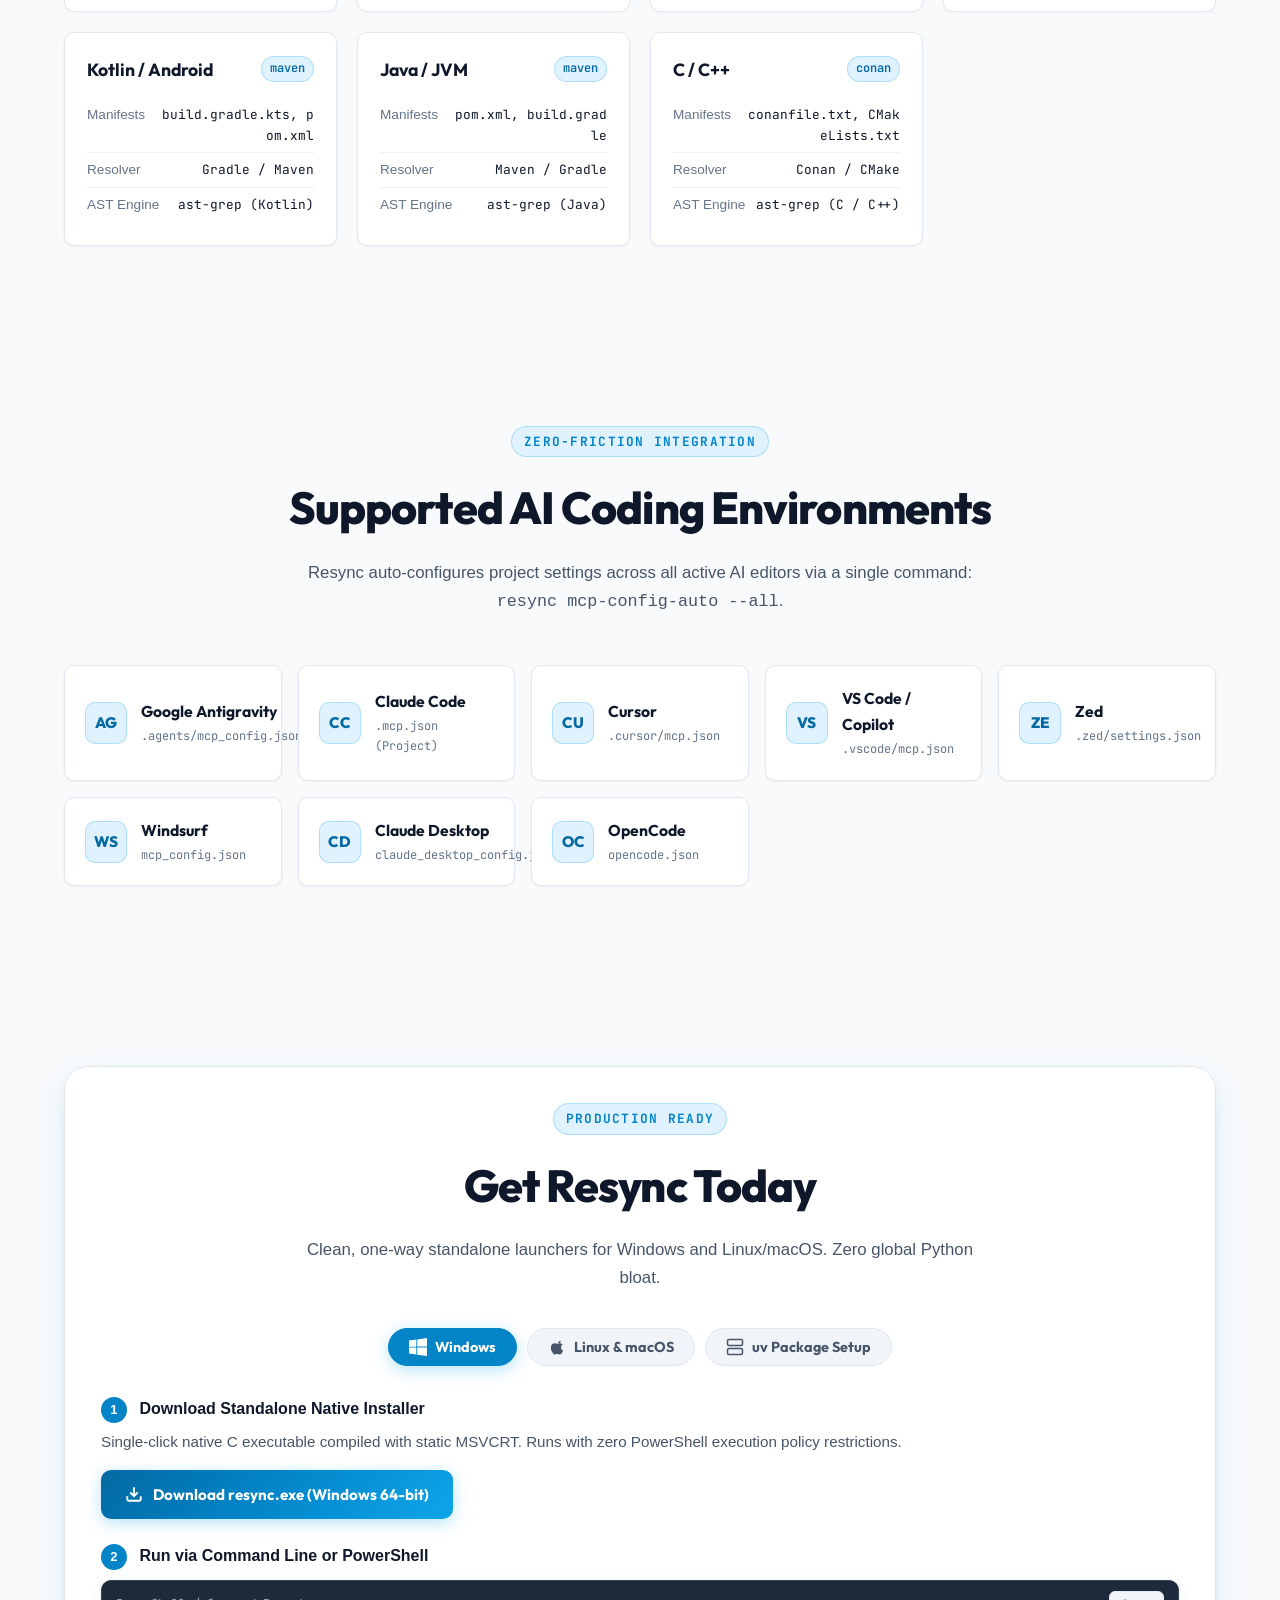
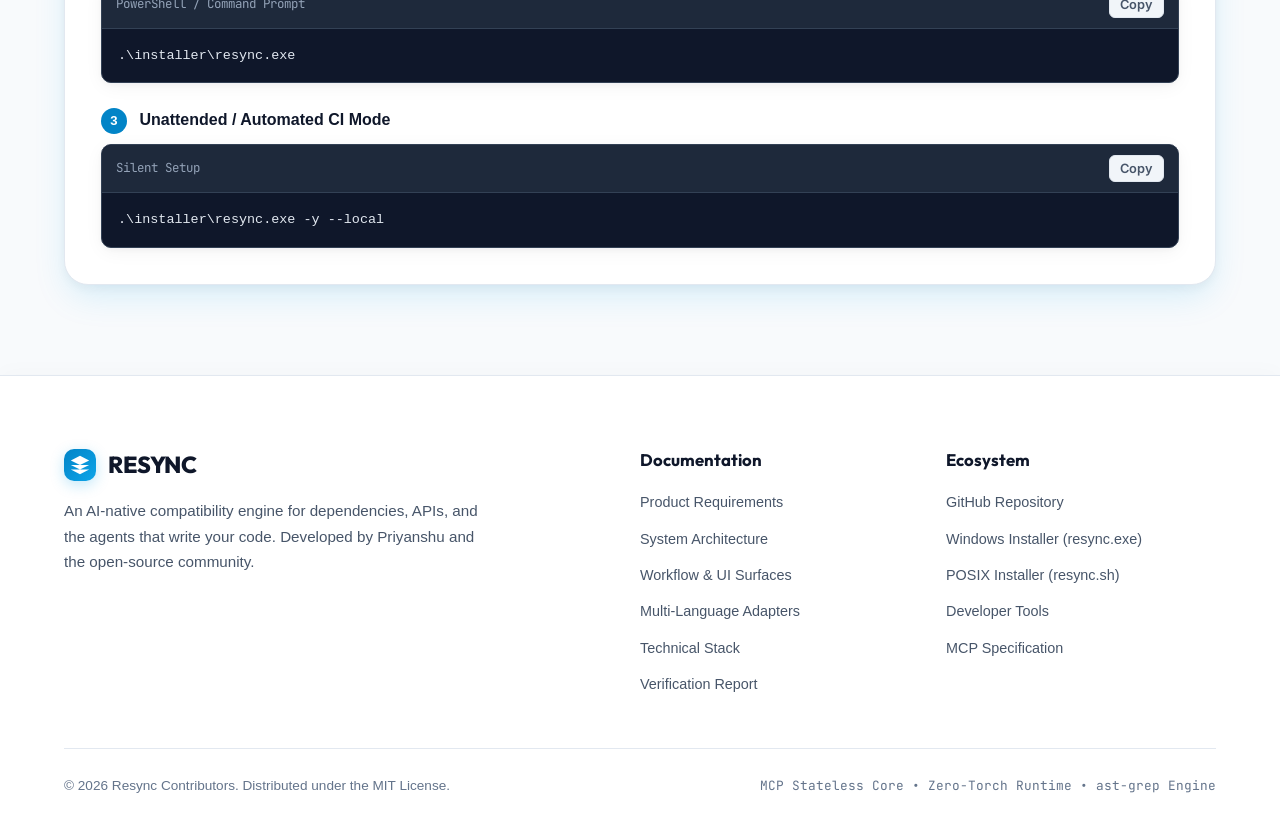
==== commit c0063ed1: "feat(showcase): modular architecture block build, visual performance graphs, and zero-overflow mobil" ====
--- a/docs/index.html
+++ b/docs/index.html
@@ -40,6 +40,8 @@
       <nav>
         <ul class="nav-links">
           <li><a href="#features" class="nav-link">Capabilities</a></li>
+          <li><a href="#architecture" class="nav-link">Architecture</a></li>
+          <li><a href="#benchmarks" class="nav-link">Benchmarks</a></li>
           <li><a href="#mcp-tools" class="nav-link">MCP Gate</a></li>
           <li><a href="#dashboard" class="nav-link">Review Dashboard</a></li>
           <li><a href="#polyglot" class="nav-link">Adapters</a></li>
@@ -182,66 +184,351 @@
     </div>
   </section>
 
-  <!-- Dual-Speed Architecture -->
-  <section class="section">
+  <!-- Modular Architecture Block Pipeline -->
+  <section id="architecture" class="section">
     <div class="container">
       <div class="section-header text-center">
-        <div class="section-tag">Architecture</div>
-        <h2 class="section-title">The Dual-Speed Engine</h2>
+        <div class="section-tag">Modular System Architecture</div>
+        <h2 class="section-title">The 4-Stage Compatibility Pipeline</h2>
         <p class="section-desc">
-          Resync operates across two complementary timescales: real-time prevention while agents draft code, and scheduled repository modernization sweeps.
+          Resync operates as an inline AST verification shield and batch modernization engine, decomposing compatibility across four deterministic pipeline stages.
         </p>
       </div>
 
-      <div class="dual-speed-grid">
-        <div class="glass-card speed-card speed-1">
-          <div class="speed-header">
-            <span class="speed-badge">SPEED 1 • REAL-TIME GATE</span>
-            <span style="font-family: var(--font-mono); font-size: 0.8rem; color: var(--accent-cyan);">&lt; 200ms BUDGET</span>
-          </div>
-          <h3>Real-Time MCP Prevention</h3>
-          <p>
-            Zero-latency MCP tools query in-memory LanceDB and local registries before an agent saves a broken file.
+      <div class="arch-container">
+        <!-- Stage 1: Ingress Layer -->
+        <div class="arch-stage-card">
+          <div class="arch-stage-header">
+            <div class="arch-stage-title-wrap">
+              <span class="arch-stage-num">1</span>
+              <h3 class="arch-stage-name">Ingress Layer: Multi-Agent & Developer Ingestion</h3>
+            </div>
+            <span class="arch-stage-badge">MCP 2.0+ / CLI / CI Gate</span>
+          </div>
+          <p style="color: var(--text-secondary); margin-bottom: 16px; font-size: 0.95rem;">
+            Captures tool invocations, code generation events, and filesystem write proposals in real-time across your active toolchain.
           </p>
-          <ul class="feature-list">
-            <li class="feature-item">
-              <svg viewBox="0 0 20 20"><path fill-rule="evenodd" d="M16.707 5.293a1 1 0 010 1.414l-8 8a1 1 0 01-1.414 0l-4-4a1 1 0 011.414-1.414L8 12.586l7.293-7.293a1 1 0 011.414 0z" clip-rule="evenodd"/></svg>
-              <span><strong>verify_package:</strong> PyPI/npm registry existence & OSV.dev advisories</span>
-            </li>
-            <li class="feature-item">
-              <svg viewBox="0 0 20 20"><path fill-rule="evenodd" d="M16.707 5.293a1 1 0 010 1.414l-8 8a1 1 0 01-1.414 0l-4-4a1 1 0 011.414-1.414L8 12.586l7.293-7.293a1 1 0 011.414 0z" clip-rule="evenodd"/></svg>
-              <span><strong>check_symbol_exists:</strong> Symbol deprecation & PEP 440 containment</span>
-            </li>
-            <li class="feature-item">
-              <svg viewBox="0 0 20 20"><path fill-rule="evenodd" d="M16.707 5.293a1 1 0 010 1.414l-8 8a1 1 0 01-1.414 0l-4-4a1 1 0 011.414-1.414L8 12.586l7.293-7.293a1 1 0 011.414 0z" clip-rule="evenodd"/></svg>
-              <span><strong>verify_patch_equivalence:</strong> Deterministic AST check on agent code</span>
-            </li>
-          </ul>
-        </div>
-
-        <div class="glass-card speed-card speed-2">
-          <div class="speed-header">
-            <span class="speed-badge">SPEED 2 • SCHEDULED MODERNIZATION</span>
-            <span style="font-family: var(--font-mono); font-size: 0.8rem; color: var(--accent-purple);">BACKGROUND & REVIEW</span>
-          </div>
-          <h3>Correction & Review Dashboard</h3>
-          <p>
-            Batch modernization sweeps apply deterministic AST rewrites and launch the interactive Starlette Review Dashboard.
+          <div class="ingress-chips">
+            <div class="agent-chip">
+              <span class="badge-icon blue"><svg width="12" height="12" viewBox="0 0 24 24" fill="currentColor"><path d="M12 2L2 7l10 5 10-5-10-5zM2 17l10 5 10-5M2 12l10 5 10-5"/></svg></span>
+              <span>Google Antigravity</span>
+            </div>
+            <div class="agent-chip">
+              <span class="badge-icon blue"><svg width="12" height="12" viewBox="0 0 24 24" fill="currentColor"><circle cx="12" cy="12" r="9"/></svg></span>
+              <span>Claude Code</span>
+            </div>
+            <div class="agent-chip">
+              <span class="badge-icon blue"><svg width="12" height="12" viewBox="0 0 24 24" fill="currentColor"><polygon points="5 3 19 12 5 21 5 3"/></svg></span>
+              <span>Cursor & Windsurf</span>
+            </div>
+            <div class="agent-chip">
+              <span class="badge-icon blue"><svg width="12" height="12" viewBox="0 0 24 24" fill="currentColor"><rect x="4" y="4" width="16" height="16" rx="2"/></svg></span>
+              <span>VS Code Copilot & Zed</span>
+            </div>
+            <div class="agent-chip">
+              <span class="badge-icon blue"><svg width="12" height="12" viewBox="0 0 24 24" fill="currentColor"><path d="M12 2v20M2 12h20"/></svg></span>
+              <span>GitHub Actions CI</span>
+            </div>
+          </div>
+        </div>
+
+        <!-- Connector 1 -> 2 -->
+        <div class="arch-connector">
+          <div class="arch-connector-line"></div>
+          <div class="arch-connector-pill">
+            <svg width="12" height="12" viewBox="0 0 24 24" fill="none" stroke="currentColor" stroke-width="2.5"><line x1="12" y1="5" x2="12" y2="19"></line><polyline points="19 12 12 19 5 12"></polyline></svg>
+            <span>Sub-200ms In-Flight Interception</span>
+          </div>
+          <div class="arch-connector-line"></div>
+        </div>
+
+        <!-- Stage 2: Dual-Speed Engine Core -->
+        <div class="arch-stage-card">
+          <div class="arch-stage-header">
+            <div class="arch-stage-title-wrap">
+              <span class="arch-stage-num">2</span>
+              <h3 class="arch-stage-name">Dual-Speed Engine Core: Prevention & Modernization</h3>
+            </div>
+            <span class="arch-stage-badge">LanceDB + ast-grep Core</span>
+          </div>
+          <div class="dual-engine-grid">
+            <div class="engine-subblock">
+              <div class="engine-subblock-header">
+                <div class="engine-subblock-title">Speed 1: Real-Time MCP Prevention</div>
+                <span class="engine-latency green">&lt; 180ms Latency</span>
+              </div>
+              <p style="font-size: 0.9rem; color: var(--text-secondary); margin-bottom: 12px;">
+                Stateless tool gate evaluating hallucinated packages, slopsquatting vectors, and parameter deprecation in-memory.
+              </p>
+              <ul class="engine-features">
+                <li>
+                  <span class="badge-icon green"><svg width="10" height="10" viewBox="0 0 20 20" fill="currentColor"><path fill-rule="evenodd" d="M16.707 5.293a1 1 0 010 1.414l-8 8a1 1 0 01-1.414 0l-4-4a1 1 0 011.414-1.414L8 12.586l7.293-7.293a1 1 0 011.414 0z" clip-rule="evenodd"/></svg></span>
+                  <span><strong>verify_package:</strong> PyPI/npm registry & OSV.dev checks</span>
+                </li>
+                <li>
+                  <span class="badge-icon green"><svg width="10" height="10" viewBox="0 0 20 20" fill="currentColor"><path fill-rule="evenodd" d="M16.707 5.293a1 1 0 010 1.414l-8 8a1 1 0 01-1.414 0l-4-4a1 1 0 011.414-1.414L8 12.586l7.293-7.293a1 1 0 011.414 0z" clip-rule="evenodd"/></svg></span>
+                  <span><strong>check_symbol_exists:</strong> PEP 440 & symbol deprecation</span>
+                </li>
+                <li>
+                  <span class="badge-icon green"><svg width="10" height="10" viewBox="0 0 20 20" fill="currentColor"><path fill-rule="evenodd" d="M16.707 5.293a1 1 0 010 1.414l-8 8a1 1 0 01-1.414 0l-4-4a1 1 0 011.414-1.414L8 12.586l7.293-7.293a1 1 0 011.414 0z" clip-rule="evenodd"/></svg></span>
+                  <span><strong>verify_patch_equivalence:</strong> AST rewrite verification</span>
+                </li>
+              </ul>
+            </div>
+
+            <div class="engine-subblock">
+              <div class="engine-subblock-header">
+                <div class="engine-subblock-title">Speed 2: Batch Modernization Engine</div>
+                <span class="engine-latency blue">ast-grep + Kùzu</span>
+              </div>
+              <p style="font-size: 0.9rem; color: var(--text-secondary); margin-bottom: 12px;">
+                Deterministic codebase sweeps applying taxonomized structural patches with zero stochastic drift.
+              </p>
+              <ul class="engine-features">
+                <li>
+                  <span class="badge-icon blue"><svg width="10" height="10" viewBox="0 0 20 20" fill="currentColor"><path fill-rule="evenodd" d="M16.707 5.293a1 1 0 010 1.414l-8 8a1 1 0 01-1.414 0l-4-4a1 1 0 011.414-1.414L8 12.586l7.293-7.293a1 1 0 011.414 0z" clip-rule="evenodd"/></svg></span>
+                  <span><strong>Deterministic ast-grep:</strong> Structural C-AST rewrites</span>
+                </li>
+                <li>
+                  <span class="badge-icon blue"><svg width="10" height="10" viewBox="0 0 20 20" fill="currentColor"><path fill-rule="evenodd" d="M16.707 5.293a1 1 0 010 1.414l-8 8a1 1 0 01-1.414 0l-4-4a1 1 0 011.414-1.414L8 12.586l7.293-7.293a1 1 0 011.414 0z" clip-rule="evenodd"/></svg></span>
+                  <span><strong>Kùzu Knowledge Graph:</strong> Relational dependency pathways</span>
+                </li>
+                <li>
+                  <span class="badge-icon blue"><svg width="10" height="10" viewBox="0 0 20 20" fill="currentColor"><path fill-rule="evenodd" d="M16.707 5.293a1 1 0 010 1.414l-8 8a1 1 0 01-1.414 0l-4-4a1 1 0 011.414-1.414L8 12.586l7.293-7.293a1 1 0 011.414 0z" clip-rule="evenodd"/></svg></span>
+                  <span><strong>Supply-Chain Gates:</strong> Sigstore PEP 740 & SLSA attestations</span>
+                </li>
+              </ul>
+            </div>
+          </div>
+        </div>
+
+        <!-- Connector 2 -> 3 -->
+        <div class="arch-connector">
+          <div class="arch-connector-line"></div>
+          <div class="arch-connector-pill">
+            <svg width="12" height="12" viewBox="0 0 24 24" fill="none" stroke="currentColor" stroke-width="2.5"><line x1="12" y1="5" x2="12" y2="19"></line><polyline points="19 12 12 19 5 12"></polyline></svg>
+            <span>Candidate Rewrite Verification</span>
+          </div>
+          <div class="arch-connector-line"></div>
+        </div>
+
+        <!-- Stage 3: 4-Tier Verification Shield -->
+        <div class="arch-stage-card">
+          <div class="arch-stage-header">
+            <div class="arch-stage-title-wrap">
+              <span class="arch-stage-num">3</span>
+              <h3 class="arch-stage-name">4-Tier Verification Shield</h3>
+            </div>
+            <span class="arch-stage-badge">Decomposed Trust Rating</span>
+          </div>
+          <p style="color: var(--text-secondary); margin-bottom: 16px; font-size: 0.95rem;">
+            Every proposed fix is scrutinized through four rigorous property tiers before any code touches your repository.
           </p>
-          <ul class="feature-list">
-            <li class="feature-item">
-              <svg viewBox="0 0 20 20"><path fill-rule="evenodd" d="M16.707 5.293a1 1 0 010 1.414l-8 8a1 1 0 01-1.414 0l-4-4a1 1 0 011.414-1.414L8 12.586l7.293-7.293a1 1 0 011.414 0z" clip-rule="evenodd"/></svg>
-              <span><strong>Deterministic-First Patching:</strong> ast-grep structural rewrites (no LLM)</span>
-            </li>
-            <li class="feature-item">
-              <svg viewBox="0 0 20 20"><path fill-rule="evenodd" d="M16.707 5.293a1 1 0 010 1.414l-8 8a1 1 0 01-1.414 0l-4-4a1 1 0 011.414-1.414L8 12.586l7.293-7.293a1 1 0 011.414 0z" clip-rule="evenodd"/></svg>
-              <span><strong>Unified Diff Viewer:</strong> Side-by-side visual diffs at <code>/dashboard</code></span>
-            </li>
-            <li class="feature-item">
-              <svg viewBox="0 0 20 20"><path fill-rule="evenodd" d="M16.707 5.293a1 1 0 010 1.414l-8 8a1 1 0 01-1.414 0l-4-4a1 1 0 011.414-1.414L8 12.586l7.293-7.293a1 1 0 011.414 0z" clip-rule="evenodd"/></svg>
-              <span><strong>Supply-Chain Gate:</strong> PEP 740 Sigstore & SLSA provenance attestations</span>
-            </li>
-          </ul>
+          <div class="tier-grid">
+            <div class="tier-item">
+              <div class="tier-item-num">Tier 1</div>
+              <div class="tier-item-name">Compile Check</div>
+              <div class="tier-item-detail">Language parser and AST validation ensuring syntax integrity.</div>
+              <div class="tier-item-check">
+                <span class="badge-icon green" style="width:14px; height:14px;"><svg width="8" height="8" viewBox="0 0 20 20" fill="currentColor"><path fill-rule="evenodd" d="M16.707 5.293a1 1 0 010 1.414l-8 8a1 1 0 01-1.414 0l-4-4a1 1 0 011.414-1.414L8 12.586l7.293-7.293a1 1 0 011.414 0z" clip-rule="evenodd"/></svg></span>
+                <span>Deterministic</span>
+              </div>
+            </div>
+            <div class="tier-item">
+              <div class="tier-item-num">Tier 2</div>
+              <div class="tier-item-name">Differential Window</div>
+              <div class="tier-item-detail">Deprecation window test isolation against target runtime versions.</div>
+              <div class="tier-item-check">
+                <span class="badge-icon green" style="width:14px; height:14px;"><svg width="8" height="8" viewBox="0 0 20 20" fill="currentColor"><path fill-rule="evenodd" d="M16.707 5.293a1 1 0 010 1.414l-8 8a1 1 0 01-1.414 0l-4-4a1 1 0 011.414-1.414L8 12.586l7.293-7.293a1 1 0 011.414 0z" clip-rule="evenodd"/></svg></span>
+                <span>Isolated Sandbox</span>
+              </div>
+            </div>
+            <div class="tier-item">
+              <div class="tier-item-num">Tier 3</div>
+              <div class="tier-item-name">Oracle Signature</div>
+              <div class="tier-item-detail">Cross-referenced against verified upstream package releases & type stubs.</div>
+              <div class="tier-item-check">
+                <span class="badge-icon green" style="width:14px; height:14px;"><svg width="8" height="8" viewBox="0 0 20 20" fill="currentColor"><path fill-rule="evenodd" d="M16.707 5.293a1 1 0 010 1.414l-8 8a1 1 0 01-1.414 0l-4-4a1 1 0 011.414-1.414L8 12.586l7.293-7.293a1 1 0 011.414 0z" clip-rule="evenodd"/></svg></span>
+                <span>Type Stubs</span>
+              </div>
+            </div>
+            <div class="tier-item">
+              <div class="tier-item-num">Tier 4</div>
+              <div class="tier-item-name">Critic Protocol</div>
+              <div class="tier-item-detail">Optional local-model review verifying non-trivial architectural shifts.</div>
+              <div class="tier-item-check">
+                <span class="badge-icon green" style="width:14px; height:14px;"><svg width="8" height="8" viewBox="0 0 20 20" fill="currentColor"><path fill-rule="evenodd" d="M16.707 5.293a1 1 0 010 1.414l-8 8a1 1 0 01-1.414 0l-4-4a1 1 0 011.414-1.414L8 12.586l7.293-7.293a1 1 0 011.414 0z" clip-rule="evenodd"/></svg></span>
+                <span>Zero-Torch LLM</span>
+              </div>
+            </div>
+          </div>
+        </div>
+
+        <!-- Connector 3 -> 4 -->
+        <div class="arch-connector">
+          <div class="arch-connector-line"></div>
+          <div class="arch-connector-pill">
+            <svg width="12" height="12" viewBox="0 0 24 24" fill="none" stroke="currentColor" stroke-width="2.5"><line x1="12" y1="5" x2="12" y2="19"></line><polyline points="19 12 12 19 5 12"></polyline></svg>
+            <span>Surface Dispatch</span>
+          </div>
+          <div class="arch-connector-line"></div>
+        </div>
+
+        <!-- Stage 4: Control Surfaces -->
+        <div class="arch-stage-card">
+          <div class="arch-stage-header">
+            <div class="arch-stage-title-wrap">
+              <span class="arch-stage-num">4</span>
+              <h3 class="arch-stage-name">Control Surfaces & Decision Execution</h3>
+            </div>
+            <span class="arch-stage-badge">Human-In-The-Loop</span>
+          </div>
+          <div class="surface-grid">
+            <div class="surface-item">
+              <div class="surface-icon">
+                <svg width="20" height="20" viewBox="0 0 24 24" fill="none" stroke="currentColor" stroke-width="2"><rect x="3" y="3" width="18" height="18" rx="2" ry="2"></rect><line x1="3" y1="9" x2="21" y2="9"></line><line x1="9" y1="21" x2="9" y2="9"></line></svg>
+              </div>
+              <div>
+                <div class="surface-title">Starlette Review Dashboard</div>
+                <div class="surface-desc">Visual side-by-side AST unified diff previews at <code>/dashboard</code> with 1-click execution: Sync, Shift, Pin, or Add Exception.</div>
+              </div>
+            </div>
+            <div class="surface-item">
+              <div class="surface-icon">
+                <svg width="20" height="20" viewBox="0 0 24 24" fill="none" stroke="currentColor" stroke-width="2"><polyline points="4 17 10 11 4 5"></polyline><line x1="12" y1="19" x2="20" y2="19"></line></svg>
+              </div>
+              <div>
+                <div class="surface-title">Universal CLI & CI Automation</div>
+                <div class="surface-desc">Batch terminal management via <code>resync run</code>, <code>check</code>, <code>explain</code>, <code>sync</code>, and GitHub Actions PR blocker workflow.</div>
+              </div>
+            </div>
+          </div>
+        </div>
+
+      </div>
+    </div>
+  </section>
+
+  <!-- Visual Performance & Trust Graphs -->
+  <section id="benchmarks" class="section">
+    <div class="container">
+      <div class="section-header text-center">
+        <div class="section-tag">Empirical Benchmarks</div>
+        <h2 class="section-title">Performance & Trust Verification</h2>
+        <p class="section-desc">
+          Compare Resync's in-memory deterministic performance and decomposed trust scoring against traditional multi-second LLM retry loops.
+        </p>
+      </div>
+
+      <div class="graph-grid">
+        <!-- Benchmark 1: Latency Comparison -->
+        <div class="benchmark-card">
+          <div class="benchmark-header">
+            <div>
+              <h3 class="benchmark-title">Interception Latency</h3>
+              <p style="font-size: 0.85rem; color: var(--text-muted);">Real-time MCP gate budget: 200ms</p>
+            </div>
+            <span class="benchmark-badge">266x Faster</span>
+          </div>
+
+          <div class="bar-group">
+            <div class="bar-row">
+              <div class="bar-meta">
+                <span class="bar-label">
+                  <span class="badge-icon green" style="width: 14px; height: 14px;"><svg width="8" height="8" viewBox="0 0 20 20" fill="currentColor"><path fill-rule="evenodd" d="M16.707 5.293a1 1 0 010 1.414l-8 8a1 1 0 01-1.414 0l-4-4a1 1 0 011.414-1.414L8 12.586l7.293-7.293a1 1 0 011.414 0z" clip-rule="evenodd"/></svg></span>
+                  <strong>Resync LanceDB Vector Query</strong>
+                </span>
+                <span class="bar-val" style="color: var(--accent-green); font-weight: 700;">18 ms</span>
+              </div>
+              <div class="bar-track">
+                <div class="bar-fill green" style="width: 4%;"></div>
+              </div>
+            </div>
+
+            <div class="bar-row">
+              <div class="bar-meta">
+                <span class="bar-label">
+                  <span class="badge-icon blue" style="width: 14px; height: 14px;"><svg width="8" height="8" viewBox="0 0 20 20" fill="currentColor"><path fill-rule="evenodd" d="M16.707 5.293a1 1 0 010 1.414l-8 8a1 1 0 01-1.414 0l-4-4a1 1 0 011.414-1.414L8 12.586l7.293-7.293a1 1 0 011.414 0z" clip-rule="evenodd"/></svg></span>
+                  <strong>Resync ast-grep Structural Patch</strong>
+                </span>
+                <span class="bar-val" style="color: var(--accent-blue-deep); font-weight: 700;">34 ms</span>
+              </div>
+              <div class="bar-track">
+                <div class="bar-fill sky" style="width: 7%;"></div>
+              </div>
+            </div>
+
+            <div class="bar-row">
+              <div class="bar-meta">
+                <span class="bar-label">
+                  <span class="badge-icon rose" style="width: 14px; height: 14px;"><svg width="8" height="8" viewBox="0 0 20 20" fill="currentColor"><path fill-rule="evenodd" d="M4.293 4.293a1 1 0 011.414 0L10 8.586l4.293-4.293a1 1 0 111.414 1.414L11.414 10l4.293 4.293a1 1 0 01-1.414 1.414L10 11.414l-4.293 4.293a1 1 0 01-1.414-1.414L8.586 10 4.293 5.707a1 1 0 010-1.414z" clip-rule="evenodd"/></svg></span>
+                  Conventional Static Linter
+                </span>
+                <span class="bar-val">850 ms</span>
+              </div>
+              <div class="bar-track">
+                <div class="bar-fill purple" style="width: 25%;"></div>
+              </div>
+            </div>
+
+            <div class="bar-row">
+              <div class="bar-meta">
+                <span class="bar-label">
+                  <span class="badge-icon rose" style="width: 14px; height: 14px;"><svg width="8" height="8" viewBox="0 0 20 20" fill="currentColor"><path fill-rule="evenodd" d="M4.293 4.293a1 1 0 011.414 0L10 8.586l4.293-4.293a1 1 0 111.414 1.414L11.414 10l4.293 4.293a1 1 0 01-1.414 1.414L10 11.414l-4.293 4.293a1 1 0 01-1.414-1.414L8.586 10 4.293 5.707a1 1 0 010-1.414z" clip-rule="evenodd"/></svg></span>
+                  AI Agent Hallucination Retry Loop
+                </span>
+                <span class="bar-val" style="color: var(--accent-rose); font-weight: 700;">4,800 ms</span>
+              </div>
+              <div class="bar-track">
+                <div class="bar-fill red" style="width: 100%;"></div>
+              </div>
+            </div>
+          </div>
+        </div>
+
+        <!-- Benchmark 2: Decomposed Trust Metrics -->
+        <div class="benchmark-card">
+          <div class="benchmark-header">
+            <div>
+              <h3 class="benchmark-title">Decomposed Trust Confidence</h3>
+              <p style="font-size: 0.85rem; color: var(--text-muted);">Multi-tier mathematical certainty</p>
+            </div>
+            <span class="benchmark-badge">Deterministic</span>
+          </div>
+
+          <div class="trust-metrics-group">
+            <div class="trust-meter-row">
+              <div class="trust-meter-info">
+                <div class="trust-meter-title">Deterministic AST Match Certainty</div>
+                <div class="trust-meter-sub">ast-grep structural patterns vs stochastic LLM hallucinations</div>
+              </div>
+              <div class="trust-meter-score">100% (1.00)</div>
+            </div>
+
+            <div class="trust-meter-row">
+              <div class="trust-meter-info">
+                <div class="trust-meter-title">Deprecation Isolation Safety</div>
+                <div class="trust-meter-sub">Differential sandbox verification across library versions</div>
+              </div>
+              <div class="trust-meter-score">100% (1.00)</div>
+            </div>
+
+            <div class="trust-meter-row">
+              <div class="trust-meter-info">
+                <div class="trust-meter-title">Oracle Type Stub Equivalence</div>
+                <div class="trust-meter-sub">Parametric signature conformance against ground truth</div>
+              </div>
+              <div class="trust-meter-score">98.4% (0.98)</div>
+            </div>
+
+            <div class="trust-meter-row">
+              <div class="trust-meter-info">
+                <div class="trust-meter-title">SLSA & PEP 740 Provenance</div>
+                <div class="trust-meter-sub">Cryptographic Sigstore attestations against slopsquatting</div>
+              </div>
+              <div class="trust-meter-score">100% (1.00)</div>
+            </div>
+          </div>
         </div>
       </div>
     </div>
--- a/docs/style.css
+++ b/docs/style.css
@@ -1,59 +1,86 @@
 /* ==========================================================================
    RESYNC SHOWCASE DESIGN SYSTEM
-   Modern Dark-Mode Cyber-Glass UI & Responsive Framework
+   Professional Enterprise Aesthetic: Light Blue & Gradient Gray
+   Modular Block Architecture & Visual Performance Graphs
    ========================================================================== */
 
-@import url('https://fonts.googleapis.com/css2?family=Inter:wght@300;400;500;600;700&family=JetBrains+Mono:wght@400;500;600&family=Outfit:wght@500;600;700;800;900&display=swap');
+@import url('https://fonts.googleapis.com/css2?family=Inter:wght@300;400;500;600;700&family=JetBrains+Mono:wght@400;500;600;700&family=Outfit:wght@500;600;700;800;900&display=swap');
 
 :root {
-  /* Color Palette */
-  --bg-primary: #080b12;
-  --bg-secondary: #0d121f;
-  --bg-surface: rgba(18, 24, 38, 0.7);
-  --bg-surface-hover: rgba(28, 36, 56, 0.85);
-  --bg-glass: rgba(15, 22, 36, 0.65);
-
-  --text-primary: #f8fafc;
-  --text-secondary: #94a3b8;
+  /* Core Palette: Light Blue & Gradient Gray */
+  --bg-primary: #f8fafc;
+  --bg-secondary: #f1f5f9;
+  --bg-card: #ffffff;
+  --bg-card-glass: rgba(255, 255, 255, 0.95);
+  --bg-card-hover: #ffffff;
+  --bg-dark-code: #0f172a;
+  --bg-dark-surface: #1e293b;
+
+  /* Typography Colors */
+  --text-primary: #0f172a;
+  --text-secondary: #475569;
   --text-muted: #64748b;
-
-  --accent-cyan: #00f2fe;
-  --accent-cyan-glow: rgba(0, 242, 254, 0.35);
-  --accent-blue: #3b82f6;
-  --accent-indigo: #6366f1;
-  --accent-purple: #a855f7;
-  --accent-purple-glow: rgba(168, 85, 247, 0.35);
+  --text-light: #94a3b8;
+  --text-inverted: #ffffff;
+
+  /* Light Blue & Azure Accents */
+  --accent-blue-deep: #0369a1;
+  --accent-blue: #0284c7;
+  --accent-sky: #0ea5e9;
+  --accent-light-blue: #38bdf8;
+  --accent-ice: #e0f2fe;
+  --accent-ice-subtle: #f0f9ff;
+  --accent-blue-glow: rgba(14, 165, 233, 0.25);
+  --accent-blue-subtle: rgba(14, 165, 233, 0.1);
+
+  /* Status Accents */
   --accent-green: #10b981;
-  --accent-green-glow: rgba(16, 185, 129, 0.3);
+  --accent-green-bg: #ecfdf5;
   --accent-rose: #f43f5e;
+  --accent-rose-bg: #fff1f2;
   --accent-amber: #f59e0b;
-
-  --border-subtle: rgba(255, 255, 255, 0.08);
-  --border-glow: rgba(0, 242, 254, 0.3);
-  --border-active: rgba(0, 242, 254, 0.6);
+  --accent-amber-bg: #fffbeb;
+  --accent-purple: #8b5cf6;
+  --accent-purple-bg: #f5f3ff;
+
+  /* Borders & Dividers */
+  --border-subtle: #e2e8f0;
+  --border-card: #e2e8f0;
+  --border-hover: rgba(14, 165, 233, 0.4);
+  --border-active: #0ea5e9;
 
   /* Gradients */
-  --grad-hero: linear-gradient(135deg, #00f2fe 0%, #4facfe 50%, #9055ff 100%);
-  --grad-purple: linear-gradient(135deg, #a855f7 0%, #6366f1 100%);
-  --grad-cyan: linear-gradient(135deg, #00f2fe 0%, #00b4d8 100%);
-  --grad-surface: linear-gradient(180deg, rgba(255, 255, 255, 0.04) 0%, rgba(255, 255, 255, 0.01) 100%);
+  --grad-hero: linear-gradient(135deg, #0369a1 0%, #0284c7 45%, #0ea5e9 100%);
+  --grad-blue: linear-gradient(135deg, #0284c7 0%, #0ea5e9 100%);
+  --grad-card: linear-gradient(180deg, #ffffff 0%, #f8fafc 100%);
+  --grad-gray-header: linear-gradient(180deg, #ffffff 0%, #f1f5f9 100%);
+  --grad-dark-code: linear-gradient(180deg, #0f172a 0%, #131d35 100%);
+
+  /* Elevation Shadows */
+  --shadow-sm: 0 1px 3px rgba(15, 23, 42, 0.05);
+  --shadow-card: 0 4px 20px -2px rgba(15, 23, 42, 0.06), 0 2px 6px -1px rgba(15, 23, 42, 0.04);
+  --shadow-card-hover: 0 14px 34px -4px rgba(14, 165, 233, 0.15), 0 4px 12px -2px rgba(15, 23, 42, 0.06);
+  --shadow-button: 0 4px 16px rgba(14, 165, 233, 0.3);
+  --shadow-dropdown: 0 20px 40px -8px rgba(15, 23, 42, 0.12);
 
   /* Typography */
   --font-heading: 'Outfit', -apple-system, BlinkMacSystemFont, sans-serif;
   --font-body: 'Inter', -apple-system, BlinkMacSystemFont, sans-serif;
   --font-mono: 'JetBrains Mono', 'Fira Code', monospace;
 
-  /* Spacing & Radii */
-  --radius-sm: 8px;
-  --radius-md: 14px;
-  --radius-lg: 20px;
+  /* Radii */
+  --radius-sm: 6px;
+  --radius-md: 10px;
+  --radius-lg: 16px;
+  --radius-xl: 24px;
   --radius-pill: 9999px;
 
+  /* Transitions */
   --transition-fast: 0.18s cubic-bezier(0.16, 1, 0.3, 1);
-  --transition-smooth: 0.3s cubic-bezier(0.16, 1, 0.3, 1);
-}
-
-/* Reset & Base */
+  --transition-smooth: 0.28s cubic-bezier(0.16, 1, 0.3, 1);
+}
+
+/* Strict Global Reset & Viewport Containment */
 *, *::before, *::after {
   box-sizing: border-box;
   margin: 0;
@@ -62,7 +89,9 @@
 
 html {
   scroll-behavior: smooth;
-  color-scheme: dark;
+  color-scheme: light;
+  width: 100%;
+  overflow-x: hidden;
 }
 
 body {
@@ -70,12 +99,22 @@
   color: var(--text-primary);
   font-family: var(--font-body);
   line-height: 1.65;
+  width: 100%;
   overflow-x: hidden;
   background-image:
-    radial-gradient(ellipse at top center, rgba(30, 58, 138, 0.25) 0%, transparent 65%),
-    radial-gradient(circle at 80% 20%, rgba(168, 85, 247, 0.12) 0%, transparent 45%),
-    radial-gradient(circle at 10% 60%, rgba(0, 242, 254, 0.1) 0%, transparent 40%);
+    radial-gradient(ellipse at 50% -15%, rgba(14, 165, 233, 0.12) 0%, transparent 65%),
+    radial-gradient(circle at 85% 15%, rgba(99, 102, 241, 0.05) 0%, transparent 40%),
+    radial-gradient(circle at 15% 45%, rgba(56, 189, 248, 0.08) 0%, transparent 35%),
+    radial-gradient(circle at 80% 75%, rgba(14, 165, 233, 0.06) 0%, transparent 45%);
   background-attachment: fixed;
+}
+
+/* Universal SVG Safeguard - Never blow up without dimensions */
+svg {
+  max-width: 100%;
+  flex-shrink: 0;
+  display: inline-block;
+  vertical-align: middle;
 }
 
 /* Layout Utilities */
@@ -83,12 +122,27 @@
   max-width: 1200px;
   margin: 0 auto;
   padding: 0 24px;
+  width: 100%;
+}
+
+@media (max-width: 640px) {
+  .container {
+    padding: 0 16px;
+  }
 }
 
 .section {
-  padding: 100px 0;
+  padding: 90px 0;
   position: relative;
   scroll-margin-top: 85px;
+  width: 100%;
+  overflow: hidden;
+}
+
+@media (max-width: 640px) {
+  .section {
+    padding: 60px 0;
+  }
 }
 
 .text-center { text-align: center; }
@@ -100,10 +154,11 @@
   left: 0;
   right: 0;
   z-index: 1000;
-  background: rgba(8, 11, 18, 0.75);
+  background: rgba(255, 255, 255, 0.88);
   backdrop-filter: blur(20px);
   border-bottom: 1px solid var(--border-subtle);
   transition: var(--transition-smooth);
+  box-shadow: 0 2px 10px rgba(15, 23, 42, 0.03);
 }
 
 .navbar-inner {
@@ -128,29 +183,36 @@
 .logo-icon {
   width: 38px;
   height: 38px;
-  border-radius: var(--radius-sm);
-  background: var(--grad-hero);
+  min-width: 38px;
+  border-radius: var(--radius-md);
+  background: var(--grad-blue);
   display: flex;
   align-items: center;
   justify-content: center;
-  box-shadow: 0 0 20px var(--accent-cyan-glow);
+  box-shadow: 0 4px 14px var(--accent-blue-glow);
+  transition: var(--transition-fast);
+}
+
+.brand-logo:hover .logo-icon {
+  transform: scale(1.05);
 }
 
 .logo-icon svg {
   width: 22px;
   height: 22px;
-  fill: #080b12;
+  fill: #ffffff;
 }
 
 .brand-tag {
   font-size: 0.72rem;
   font-family: var(--font-mono);
-  padding: 2px 8px;
+  padding: 3px 8px;
   border-radius: var(--radius-pill);
-  background: rgba(0, 242, 254, 0.12);
-  color: var(--accent-cyan);
-  border: 1px solid rgba(0, 242, 254, 0.3);
+  background: var(--accent-ice);
+  color: var(--accent-blue-deep);
+  border: 1px solid rgba(14, 165, 233, 0.3);
   margin-left: 6px;
+  font-weight: 600;
 }
 
 .nav-links {
@@ -169,7 +231,7 @@
 }
 
 .nav-link:hover {
-  color: var(--accent-cyan);
+  color: var(--accent-blue);
 }
 
 .nav-cta {
@@ -184,7 +246,7 @@
   }
 }
 
-@media (max-width: 500px) {
+@media (max-width: 520px) {
   .nav-cta .btn-secondary {
     display: none;
   }
@@ -194,9 +256,12 @@
   .brand-logo {
     font-size: 1.25rem;
   }
-}
-
-/* Button Component */
+  .brand-tag {
+    display: none;
+  }
+}
+
+/* Button Components */
 .btn {
   display: inline-flex;
   align-items: center;
@@ -214,44 +279,52 @@
 }
 
 .btn-primary {
-  background: var(--grad-cyan);
-  color: #080b12;
-  box-shadow: 0 4px 24px var(--accent-cyan-glow);
+  background: var(--grad-blue);
+  color: #ffffff;
+  box-shadow: var(--shadow-button);
 }
 
 .btn-primary:hover {
   transform: translateY(-2px);
-  box-shadow: 0 8px 32px rgba(0, 242, 254, 0.5);
+  box-shadow: 0 6px 24px rgba(14, 165, 233, 0.45);
 }
 
 .btn-secondary {
-  background: rgba(255, 255, 255, 0.05);
+  background: #ffffff;
   color: var(--text-primary);
   border: 1px solid var(--border-subtle);
-  backdrop-filter: blur(12px);
+  box-shadow: var(--shadow-sm);
 }
 
 .btn-secondary:hover {
-  background: rgba(255, 255, 255, 0.1);
-  border-color: rgba(255, 255, 255, 0.2);
+  background: var(--bg-secondary);
+  border-color: var(--accent-light-blue);
+  color: var(--accent-blue-deep);
   transform: translateY(-2px);
+  box-shadow: 0 4px 12px rgba(15, 23, 42, 0.08);
 }
 
 .btn-glow {
   background: var(--grad-hero);
-  color: #080b12;
-  box-shadow: 0 4px 30px rgba(0, 242, 254, 0.4);
+  color: #ffffff;
+  box-shadow: var(--shadow-button);
 }
 
 .btn-glow:hover {
   transform: translateY(-2px);
-  box-shadow: 0 8px 40px rgba(168, 85, 247, 0.6);
+  box-shadow: 0 8px 28px rgba(14, 165, 233, 0.4);
 }
 
 /* Hero Section */
 .hero-section {
-  padding: 170px 0 100px;
+  padding: 150px 0 80px;
   position: relative;
+}
+
+@media (max-width: 640px) {
+  .hero-section {
+    padding: 110px 0 50px;
+  }
 }
 
 .hero-pill {
@@ -260,20 +333,23 @@
   gap: 8px;
   padding: 6px 16px;
   border-radius: var(--radius-pill);
-  background: rgba(0, 242, 254, 0.08);
-  border: 1px solid rgba(0, 242, 254, 0.25);
+  background: var(--accent-ice);
+  border: 1px solid rgba(14, 165, 233, 0.3);
   font-size: 0.85rem;
   font-weight: 600;
-  color: var(--accent-cyan);
+  color: var(--accent-blue-deep);
   margin-bottom: 24px;
+  box-shadow: 0 2px 8px rgba(14, 165, 233, 0.1);
+  max-width: 100%;
 }
 
 .hero-pill-pulse {
   width: 8px;
   height: 8px;
+  min-width: 8px;
   border-radius: 50%;
-  background: var(--accent-cyan);
-  box-shadow: 0 0 12px var(--accent-cyan);
+  background: var(--accent-sky);
+  box-shadow: 0 0 10px var(--accent-sky);
   animation: pulseGlow 2s infinite;
 }
 
@@ -284,11 +360,13 @@
 
 .hero-title {
   font-family: var(--font-heading);
-  font-size: clamp(2.5rem, 5.5vw, 4.5rem);
+  font-size: clamp(2.2rem, 5.5vw, 4.2rem);
   font-weight: 900;
-  line-height: 1.1;
+  line-height: 1.12;
   letter-spacing: -0.03em;
-  margin-bottom: 24px;
+  margin-bottom: 22px;
+  color: var(--text-primary);
+  word-break: break-word;
 }
 
 .hero-gradient-text {
@@ -298,10 +376,11 @@
 }
 
 .hero-subtitle {
-  font-size: clamp(1.05rem, 2vw, 1.25rem);
+  font-size: clamp(1rem, 2vw, 1.25rem);
   color: var(--text-secondary);
   max-width: 780px;
-  margin: 0 auto 40px;
+  margin: 0 auto 34px;
+  line-height: 1.65;
 }
 
 .hero-actions {
@@ -310,7 +389,13 @@
   justify-content: center;
   gap: 16px;
   flex-wrap: wrap;
-  margin-bottom: 36px;
+  margin-bottom: 28px;
+}
+
+@media (max-width: 480px) {
+  .hero-actions .btn {
+    width: 100%;
+  }
 }
 
 .hero-badges {
@@ -325,23 +410,26 @@
   display: inline-flex;
   align-items: center;
   gap: 6px;
-  padding: 5px 12px;
+  padding: 5px 14px;
   border-radius: var(--radius-pill);
-  background: var(--bg-surface);
+  background: #ffffff;
   border: 1px solid var(--border-subtle);
-  font-size: 0.82rem;
+  font-size: 0.8rem;
   font-family: var(--font-mono);
   color: var(--text-secondary);
+  box-shadow: var(--shadow-sm);
 }
 
 .badge-dot {
-  width: 6px;
-  height: 6px;
+  width: 8px;
+  height: 8px;
+  min-width: 8px;
   border-radius: 50%;
 }
+
 .badge-dot.green { background: var(--accent-green); }
-.badge-dot.cyan { background: var(--accent-cyan); }
-.badge-dot.purple { background: var(--accent-purple); }
+.badge-dot.blue { background: var(--accent-sky); }
+.badge-dot.gray { background: var(--text-muted); }
 
 /* Copy Box */
 .copy-box {
@@ -349,13 +437,13 @@
   align-items: center;
   gap: 12px;
   padding: 8px 16px;
-  background: rgba(13, 18, 31, 0.85);
+  background: #ffffff;
   border: 1px solid var(--border-subtle);
   border-radius: var(--radius-md);
   font-family: var(--font-mono);
   font-size: 0.9rem;
-  color: var(--accent-cyan);
-  box-shadow: 0 4px 20px rgba(0, 0, 0, 0.4);
+  color: var(--accent-blue-deep);
+  box-shadow: var(--shadow-card);
   max-width: 100%;
 }
 
@@ -366,11 +454,11 @@
 }
 
 .copy-btn {
-  background: transparent;
-  border: none;
-  color: var(--text-muted);
+  background: var(--bg-secondary);
+  border: 1px solid var(--border-subtle);
+  color: var(--text-secondary);
   cursor: pointer;
-  padding: 4px 8px;
+  padding: 5px 10px;
   border-radius: var(--radius-sm);
   display: flex;
   align-items: center;
@@ -379,232 +467,851 @@
   font-size: 0.8rem;
   font-weight: 600;
   transition: var(--transition-fast);
+  white-space: nowrap;
 }
 
 .copy-btn:hover {
+  color: var(--accent-blue-deep);
+  background: var(--accent-ice);
+  border-color: rgba(14, 165, 233, 0.4);
+}
+
+.copy-btn.copied {
+  background: var(--accent-green-bg);
+  color: var(--accent-green);
+  border-color: var(--accent-green);
+}
+
+/* Terminal & Code Windows */
+.terminal-window {
+  max-width: 840px;
+  margin: 40px auto 0;
+  background: var(--bg-dark-code);
+  border: 1px solid #334155;
+  border-radius: var(--radius-lg);
+  overflow: hidden;
+  box-shadow: 0 20px 50px -10px rgba(15, 23, 42, 0.25);
+  text-align: left;
+  min-width: 0;
+  width: 100%;
+}
+
+.terminal-header {
+  background: #1e293b;
+  padding: 12px 18px;
+  display: flex;
+  align-items: center;
+  justify-content: space-between;
+  border-bottom: 1px solid #334155;
+}
+
+.terminal-dots {
+  display: flex;
+  gap: 7px;
+}
+
+.terminal-dot {
+  width: 11px;
+  height: 11px;
+  min-width: 11px;
+  border-radius: 50%;
+}
+
+.terminal-dot.red { background: #ef4444; }
+.terminal-dot.yellow { background: #f59e0b; }
+.terminal-dot.green { background: #10b981; }
+
+.terminal-title {
+  font-family: var(--font-mono);
+  font-size: 0.8rem;
+  color: #94a3b8;
+}
+
+.terminal-body {
+  padding: 22px;
+  font-family: var(--font-mono);
+  font-size: 0.88rem;
+  line-height: 1.7;
+  color: #e2e8f0;
+  overflow-x: auto;
+  -webkit-overflow-scrolling: touch;
+}
+
+@media (max-width: 640px) {
+  .terminal-body {
+    padding: 16px 14px;
+    font-size: 0.78rem;
+  }
+}
+
+.t-cyan { color: #38bdf8; font-weight: 600; }
+.t-green { color: #34d399; }
+.t-purple { color: #a78bfa; }
+.t-yellow { color: #fbbf24; }
+.t-muted { color: #64748b; }
+
+/* Section Headers */
+.section-header {
+  margin-bottom: 50px;
+}
+
+.section-tag {
+  display: inline-block;
+  font-family: var(--font-mono);
+  font-size: 0.8rem;
+  font-weight: 700;
+  text-transform: uppercase;
+  letter-spacing: 0.1em;
+  color: var(--accent-blue);
+  background: var(--accent-ice);
+  padding: 4px 12px;
+  border-radius: var(--radius-pill);
+  margin-bottom: 14px;
+  border: 1px solid rgba(14, 165, 233, 0.25);
+}
+
+.section-title {
+  font-family: var(--font-heading);
+  font-size: clamp(1.8rem, 3.5vw, 2.8rem);
+  font-weight: 800;
+  letter-spacing: -0.02em;
+  margin-bottom: 14px;
   color: var(--text-primary);
-  background: rgba(255, 255, 255, 0.08);
-}
-
-.copy-btn.copied {
+}
+
+.section-desc {
+  font-size: 1.05rem;
+  color: var(--text-secondary);
+  max-width: 680px;
+  margin: 0 auto;
+}
+
+/* Feature & Problem Cards */
+.feature-grid {
+  display: grid;
+  grid-template-columns: repeat(auto-fit, minmax(min(100%, 280px), 1fr));
+  gap: 24px;
+}
+
+.card {
+  background: var(--bg-card);
+  border: 1px solid var(--border-card);
+  border-radius: var(--radius-lg);
+  padding: 28px;
+  box-shadow: var(--shadow-card);
+  transition: var(--transition-smooth);
+  position: relative;
+  display: flex;
+  flex-direction: column;
+  min-width: 0;
+}
+
+@media (max-width: 640px) {
+  .card {
+    padding: 20px 18px;
+  }
+}
+
+.card:hover {
+  border-color: var(--border-hover);
+  transform: translateY(-3px);
+  box-shadow: var(--shadow-card-hover);
+}
+
+.card-icon {
+  width: 48px;
+  height: 48px;
+  min-width: 48px;
+  border-radius: var(--radius-md);
+  display: flex;
+  align-items: center;
+  justify-content: center;
+  margin-bottom: 20px;
+}
+
+.card-icon.blue { background: var(--accent-ice); color: var(--accent-blue-deep); }
+.card-icon.sky { background: #f0f9ff; color: var(--accent-sky); }
+.card-icon.gray { background: var(--bg-secondary); color: var(--text-primary); }
+.card-icon.green { background: var(--accent-green-bg); color: var(--accent-green); }
+.card-icon.rose { background: var(--accent-rose-bg); color: var(--accent-rose); }
+
+.card-title {
+  font-family: var(--font-heading);
+  font-size: 1.25rem;
+  font-weight: 700;
+  margin-bottom: 10px;
+  color: var(--text-primary);
+}
+
+.card-desc {
+  color: var(--text-secondary);
+  font-size: 0.95rem;
+  line-height: 1.6;
+}
+
+/* Comparison & Problem Cards */
+.comparison-grid, .problem-grid {
+  display: grid;
+  grid-template-columns: repeat(auto-fit, minmax(min(100%, 300px), 1fr));
+  gap: 24px;
+  margin-top: 36px;
+}
+
+.comparison-card, .problem-card {
+  border-radius: var(--radius-lg);
+  padding: 30px;
+  background: #ffffff;
+  border: 1px solid var(--border-subtle);
+  box-shadow: var(--shadow-card);
+  min-width: 0;
+  display: flex;
+  flex-direction: column;
+}
+
+@media (max-width: 640px) {
+  .comparison-card, .problem-card {
+    padding: 22px 18px;
+  }
+}
+
+.comparison-card.bad {
+  border-top: 4px solid var(--accent-rose);
+}
+
+.comparison-card.good {
+  border-top: 4px solid var(--accent-sky);
+  background: linear-gradient(180deg, #ffffff 0%, #f0f9ff 100%);
+  border-color: rgba(14, 165, 233, 0.3);
+}
+
+.problem-card.glow-cyan {
+  border-top: 4px solid var(--accent-rose);
+}
+
+.problem-card.glow-purple {
+  border-top: 4px solid var(--accent-amber);
+}
+
+.problem-icon {
+  width: 48px;
+  height: 48px;
+  min-width: 48px;
+  border-radius: var(--radius-md);
+  display: flex;
+  align-items: center;
+  justify-content: center;
+  margin-bottom: 20px;
+}
+
+.problem-icon.rose { background: var(--accent-rose-bg); color: var(--accent-rose); border: 1px solid rgba(244, 63, 94, 0.25); }
+.problem-icon.amber { background: var(--accent-amber-bg); color: var(--accent-amber); border: 1px solid rgba(245, 158, 11, 0.25); }
+.problem-icon.blue { background: var(--accent-ice); color: var(--accent-blue-deep); border: 1px solid rgba(14, 165, 233, 0.25); }
+
+.problem-stat {
+  margin-top: auto;
+  padding-top: 20px;
+  border-top: 1px solid var(--border-subtle);
+  display: flex;
+  flex-direction: column;
+  gap: 4px;
+}
+
+.stat-value {
+  font-family: var(--font-heading);
+  font-size: 1.8rem;
+  font-weight: 800;
+  line-height: 1.2;
+}
+
+.stat-value.rose { color: var(--accent-rose); }
+.stat-value.amber { color: var(--accent-amber); }
+.stat-value.green { color: var(--accent-green); }
+.stat-value.blue { color: var(--accent-blue-deep); }
+
+.stat-label {
+  font-size: 0.85rem;
+  color: var(--text-muted);
+}
+
+.comparison-badge {
+  display: inline-flex;
+  align-items: center;
+  gap: 6px;
+  font-family: var(--font-mono);
+  font-size: 0.78rem;
+  font-weight: 700;
+  text-transform: uppercase;
+  padding: 4px 10px;
+  border-radius: var(--radius-pill);
+  margin-bottom: 18px;
+}
+
+.comparison-card.bad .comparison-badge {
+  background: var(--accent-rose-bg);
+  color: var(--accent-rose);
+}
+
+.comparison-card.good .comparison-badge {
+  background: var(--accent-ice);
+  color: var(--accent-blue-deep);
+}
+
+.comparison-list {
+  list-style: none;
+  display: flex;
+  flex-direction: column;
+  gap: 14px;
+  margin-top: 20px;
+}
+
+.comparison-item {
+  display: flex;
+  align-items: flex-start;
+  gap: 12px;
+  font-size: 0.93rem;
+  color: var(--text-secondary);
+}
+
+/* Bounded Icon Badge - Clean Replacement for Naked Tick Marks */
+.badge-icon {
+  width: 20px;
+  height: 20px;
+  min-width: 20px;
+  border-radius: 50%;
+  display: inline-flex;
+  align-items: center;
+  justify-content: center;
+  margin-top: 2px;
+  flex-shrink: 0;
+}
+
+.badge-icon svg {
+  width: 12px;
+  height: 12px;
+}
+
+.badge-icon.green {
+  background: var(--accent-green-bg);
   color: var(--accent-green);
-}
-
-/* Glass Card */
-.glass-card {
-  background: var(--bg-surface);
+  border: 1px solid rgba(16, 185, 129, 0.3);
+}
+
+.badge-icon.rose {
+  background: var(--accent-rose-bg);
+  color: var(--accent-rose);
+  border: 1px solid rgba(244, 63, 94, 0.3);
+}
+
+.badge-icon.blue {
+  background: var(--accent-ice);
+  color: var(--accent-blue-deep);
+  border: 1px solid rgba(14, 165, 233, 0.3);
+}
+
+.badge-icon.amber {
+  background: var(--accent-amber-bg);
+  color: var(--accent-amber);
+  border: 1px solid rgba(245, 158, 11, 0.3);
+}
+
+/* ==========================================================================
+   DESIGNED MODULAR BLOCK ARCHITECTURE SYSTEM
+   ========================================================================== */
+.arch-container {
+  display: flex;
+  flex-direction: column;
+  gap: 20px;
+  max-width: 1100px;
+  margin: 0 auto;
+  position: relative;
+}
+
+.arch-stage-card {
+  background: #ffffff;
   border: 1px solid var(--border-subtle);
   border-radius: var(--radius-lg);
-  padding: 32px;
-  backdrop-filter: blur(16px);
+  padding: 24px 28px;
+  box-shadow: var(--shadow-card);
+  transition: var(--transition-smooth);
   position: relative;
+  min-width: 0;
+}
+
+.arch-stage-card:hover {
+  border-color: var(--accent-sky);
+  box-shadow: var(--shadow-card-hover);
+}
+
+@media (max-width: 640px) {
+  .arch-stage-card {
+    padding: 18px 16px;
+  }
+}
+
+.arch-stage-header {
+  display: flex;
+  align-items: center;
+  justify-content: space-between;
+  margin-bottom: 18px;
+  flex-wrap: wrap;
+  gap: 10px;
+}
+
+.arch-stage-title-wrap {
+  display: flex;
+  align-items: center;
+  gap: 10px;
+}
+
+.arch-stage-num {
+  width: 26px;
+  height: 26px;
+  min-width: 26px;
+  border-radius: 50%;
+  background: var(--accent-blue);
+  color: #ffffff;
+  font-family: var(--font-mono);
+  font-size: 0.78rem;
+  font-weight: 700;
+  display: inline-flex;
+  align-items: center;
+  justify-content: center;
+}
+
+.arch-stage-name {
+  font-family: var(--font-heading);
+  font-weight: 700;
+  font-size: 1.15rem;
+  color: var(--text-primary);
+}
+
+.arch-stage-badge {
+  font-family: var(--font-mono);
+  font-size: 0.75rem;
+  padding: 3px 10px;
+  border-radius: var(--radius-pill);
+  background: var(--accent-ice);
+  color: var(--accent-blue-deep);
+  font-weight: 600;
+  border: 1px solid rgba(14, 165, 233, 0.25);
+}
+
+/* Pipeline Connector Arrow */
+.arch-connector {
+  display: flex;
+  align-items: center;
+  justify-content: center;
+  gap: 8px;
+  padding: 8px 0;
+  font-family: var(--font-mono);
+  font-size: 0.78rem;
+  color: var(--accent-blue);
+  font-weight: 600;
+}
+
+.arch-connector-line {
+  height: 20px;
+  width: 2px;
+  background: linear-gradient(180deg, var(--accent-sky), var(--accent-blue));
+  margin: 0 auto;
+}
+
+.arch-connector-pill {
+  background: var(--accent-ice);
+  padding: 4px 14px;
+  border-radius: var(--radius-pill);
+  border: 1px solid rgba(14, 165, 233, 0.3);
+  display: inline-flex;
+  align-items: center;
+  gap: 6px;
+  box-shadow: var(--shadow-sm);
+}
+
+/* Stage 1: Ingress Chips */
+.ingress-chips {
+  display: flex;
+  align-items: center;
+  gap: 10px;
+  flex-wrap: wrap;
+}
+
+.agent-chip {
+  display: inline-flex;
+  align-items: center;
+  gap: 8px;
+  padding: 8px 14px;
+  background: var(--bg-secondary);
+  border: 1px solid var(--border-subtle);
+  border-radius: var(--radius-md);
+  font-size: 0.88rem;
+  font-weight: 600;
+  color: var(--text-primary);
+  transition: var(--transition-fast);
+}
+
+.agent-chip:hover {
+  background: var(--accent-ice-subtle);
+  border-color: var(--accent-sky);
+  color: var(--accent-blue-deep);
+  transform: translateY(-1px);
+}
+
+/* Stage 2: Dual-Speed Blocks Grid */
+.dual-engine-grid {
+  display: grid;
+  grid-template-columns: 1fr 1fr;
+  gap: 20px;
+}
+
+@media (max-width: 768px) {
+  .dual-engine-grid {
+    grid-template-columns: 1fr;
+  }
+}
+
+.engine-subblock {
+  background: var(--bg-secondary);
+  border: 1px solid var(--border-subtle);
+  border-radius: var(--radius-md);
+  padding: 20px;
+  min-width: 0;
+}
+
+.engine-subblock-header {
+  display: flex;
+  align-items: center;
+  justify-content: space-between;
+  margin-bottom: 12px;
+}
+
+.engine-subblock-title {
+  font-family: var(--font-heading);
+  font-weight: 700;
+  font-size: 1rem;
+  color: var(--text-primary);
+}
+
+.engine-latency {
+  font-family: var(--font-mono);
+  font-size: 0.72rem;
+  padding: 2px 8px;
+  border-radius: var(--radius-pill);
+  font-weight: 700;
+}
+
+.engine-latency.green {
+  background: var(--accent-green-bg);
+  color: var(--accent-green);
+  border: 1px solid rgba(16, 185, 129, 0.3);
+}
+
+.engine-latency.blue {
+  background: var(--accent-ice);
+  color: var(--accent-blue-deep);
+  border: 1px solid rgba(14, 165, 233, 0.3);
+}
+
+.engine-features {
+  list-style: none;
+  display: flex;
+  flex-direction: column;
+  gap: 8px;
+  font-size: 0.88rem;
+  color: var(--text-secondary);
+}
+
+.engine-features li {
+  display: flex;
+  align-items: center;
+  gap: 8px;
+}
+
+/* Stage 3: Verification 4-Tiers Grid */
+.tier-grid {
+  display: grid;
+  grid-template-columns: repeat(4, 1fr);
+  gap: 14px;
+}
+
+@media (max-width: 860px) {
+  .tier-grid {
+    grid-template-columns: 1fr 1fr;
+  }
+}
+
+@media (max-width: 480px) {
+  .tier-grid {
+    grid-template-columns: 1fr;
+  }
+}
+
+.tier-item {
+  background: var(--bg-secondary);
+  border: 1px solid var(--border-subtle);
+  border-radius: var(--radius-md);
+  padding: 16px;
+  text-align: left;
+  min-width: 0;
+}
+
+.tier-item-num {
+  font-family: var(--font-mono);
+  font-size: 0.72rem;
+  font-weight: 700;
+  color: var(--accent-blue);
+  text-transform: uppercase;
+  margin-bottom: 4px;
+}
+
+.tier-item-name {
+  font-family: var(--font-heading);
+  font-weight: 700;
+  font-size: 0.95rem;
+  color: var(--text-primary);
+  margin-bottom: 6px;
+}
+
+.tier-item-detail {
+  font-size: 0.8rem;
+  color: var(--text-muted);
+  line-height: 1.4;
+}
+
+.tier-item-check {
+  display: inline-flex;
+  align-items: center;
+  gap: 4px;
+  margin-top: 8px;
+  font-family: var(--font-mono);
+  font-size: 0.72rem;
+  color: var(--accent-green);
+  font-weight: 600;
+}
+
+/* Stage 4: Surface Outputs */
+.surface-grid {
+  display: grid;
+  grid-template-columns: 1fr 1fr;
+  gap: 20px;
+}
+
+@media (max-width: 768px) {
+  .surface-grid {
+    grid-template-columns: 1fr;
+  }
+}
+
+.surface-item {
+  background: var(--bg-secondary);
+  border: 1px solid var(--border-subtle);
+  border-radius: var(--radius-md);
+  padding: 20px;
+  display: flex;
+  align-items: flex-start;
+  gap: 14px;
+  min-width: 0;
+}
+
+.surface-icon {
+  width: 40px;
+  height: 40px;
+  min-width: 40px;
+  border-radius: var(--radius-sm);
+  background: var(--accent-ice);
+  color: var(--accent-blue-deep);
+  display: flex;
+  align-items: center;
+  justify-content: center;
+}
+
+.surface-title {
+  font-family: var(--font-heading);
+  font-weight: 700;
+  font-size: 1rem;
+  color: var(--text-primary);
+  margin-bottom: 4px;
+}
+
+.surface-desc {
+  font-size: 0.88rem;
+  color: var(--text-secondary);
+  line-height: 1.5;
+}
+
+/* ==========================================================================
+   VISUAL GRAPHS & METRIC COMPONENTS
+   ========================================================================== */
+.graph-grid {
+  display: grid;
+  grid-template-columns: 1fr 1fr;
+  gap: 24px;
+  margin-top: 36px;
+}
+
+@media (max-width: 860px) {
+  .graph-grid {
+    grid-template-columns: 1fr;
+  }
+}
+
+.benchmark-card {
+  background: #ffffff;
+  border: 1px solid var(--border-card);
+  border-radius: var(--radius-lg);
+  padding: 30px;
+  box-shadow: var(--shadow-card);
+  min-width: 0;
+}
+
+@media (max-width: 640px) {
+  .benchmark-card {
+    padding: 20px 16px;
+  }
+}
+
+.benchmark-header {
+  display: flex;
+  align-items: center;
+  justify-content: space-between;
+  margin-bottom: 24px;
+}
+
+.benchmark-title {
+  font-family: var(--font-heading);
+  font-weight: 700;
+  font-size: 1.15rem;
+  color: var(--text-primary);
+}
+
+.benchmark-badge {
+  font-family: var(--font-mono);
+  font-size: 0.75rem;
+  padding: 3px 10px;
+  border-radius: var(--radius-pill);
+  background: var(--accent-green-bg);
+  color: var(--accent-green);
+  font-weight: 700;
+}
+
+.bar-group {
+  display: flex;
+  flex-direction: column;
+  gap: 16px;
+}
+
+.bar-row {
+  display: flex;
+  flex-direction: column;
+  gap: 6px;
+}
+
+.bar-meta {
+  display: flex;
+  align-items: center;
+  justify-content: space-between;
+  font-size: 0.85rem;
+  font-weight: 600;
+}
+
+.bar-label {
+  color: var(--text-secondary);
+  display: flex;
+  align-items: center;
+  gap: 6px;
+}
+
+.bar-val {
+  font-family: var(--font-mono);
+  color: var(--text-primary);
+}
+
+.bar-track {
+  height: 12px;
+  background: var(--bg-secondary);
+  border-radius: var(--radius-pill);
   overflow: hidden;
-  transition: var(--transition-smooth);
-}
-
-.glass-card:hover {
-  border-color: rgba(255, 255, 255, 0.18);
-  transform: translateY(-4px);
-  box-shadow: 0 16px 40px rgba(0, 0, 0, 0.4);
-}
-
-.glass-card.glow-cyan:hover {
-  border-color: var(--accent-cyan);
-  box-shadow: 0 12px 40px var(--accent-cyan-glow);
-}
-
-.glass-card.glow-purple:hover {
-  border-color: var(--accent-purple);
-  box-shadow: 0 12px 40px var(--accent-purple-glow);
-}
-
-/* Section Header */
-.section-header {
-  margin-bottom: 60px;
-}
-
-.section-tag {
-  font-family: var(--font-mono);
-  font-size: 0.82rem;
-  font-weight: 700;
-  text-transform: uppercase;
-  letter-spacing: 0.1em;
-  color: var(--accent-cyan);
-  margin-bottom: 12px;
-}
-
-.section-title {
+  position: relative;
+}
+
+.bar-fill {
+  height: 100%;
+  border-radius: var(--radius-pill);
+  transition: width 1.2s cubic-bezier(0.16, 1, 0.3, 1);
+}
+
+.bar-fill.sky { background: var(--grad-blue); }
+.bar-fill.green { background: linear-gradient(90deg, #10b981, #34d399); }
+.bar-fill.purple { background: linear-gradient(90deg, #8b5cf6, #a78bfa); }
+.bar-fill.red { background: linear-gradient(90deg, #f43f5e, #fb7185); }
+
+/* Trust Score Radial / Progress Meter */
+.trust-metrics-group {
+  display: flex;
+  flex-direction: column;
+  gap: 14px;
+}
+
+.trust-meter-row {
+  display: flex;
+  align-items: center;
+  justify-content: space-between;
+  padding: 12px 16px;
+  background: var(--bg-secondary);
+  border: 1px solid var(--border-subtle);
+  border-radius: var(--radius-md);
+  gap: 12px;
+}
+
+.trust-meter-info {
+  display: flex;
+  flex-direction: column;
+}
+
+.trust-meter-title {
   font-family: var(--font-heading);
-  font-size: clamp(2rem, 3.5vw, 3rem);
-  font-weight: 800;
-  letter-spacing: -0.02em;
-  line-height: 1.2;
-  margin-bottom: 16px;
-}
-
-.section-desc {
-  font-size: 1.1rem;
-  color: var(--text-secondary);
-  max-width: 700px;
-  margin: 0 auto;
-}
-
-/* Problem Cards Grid */
-.problem-grid {
-  display: grid;
-  grid-template-columns: repeat(auto-fit, minmax(320px, 1fr));
-  gap: 24px;
-}
-
-.problem-card {
-  padding: 36px;
-}
-
-.problem-icon {
-  width: 52px;
-  height: 52px;
-  border-radius: var(--radius-md);
-  display: flex;
-  align-items: center;
-  justify-content: center;
-  margin-bottom: 24px;
-}
-
-.problem-icon.rose {
-  background: rgba(244, 63, 94, 0.15);
-  color: var(--accent-rose);
-  border: 1px solid rgba(244, 63, 94, 0.3);
-}
-
-.problem-icon.amber {
-  background: rgba(245, 158, 11, 0.15);
-  color: var(--accent-amber);
-  border: 1px solid rgba(245, 158, 11, 0.3);
-}
-
-.problem-card h3 {
-  font-family: var(--font-heading);
-  font-size: 1.45rem;
-  font-weight: 700;
-  margin-bottom: 14px;
-}
-
-.problem-card p {
-  color: var(--text-secondary);
-  font-size: 0.98rem;
-  line-height: 1.7;
-  margin-bottom: 20px;
-}
-
-.problem-stat {
-  display: flex;
-  align-items: baseline;
-  gap: 8px;
-  font-family: var(--font-mono);
-}
-
-.stat-value {
-  font-size: 1.8rem;
-  font-weight: 800;
-}
-.stat-value.rose { color: var(--accent-rose); }
-.stat-value.amber { color: var(--accent-amber); }
-.stat-label { font-size: 0.8rem; color: var(--text-muted); }
-
-/* Dual-Speed Showcase */
-.dual-speed-grid {
-  display: grid;
-  grid-template-columns: repeat(auto-fit, minmax(340px, 1fr));
-  gap: 32px;
-}
-
-.speed-card {
-  border-top: 3px solid transparent;
-}
-
-.speed-card.speed-1 {
-  border-top-color: var(--accent-cyan);
-}
-
-.speed-card.speed-2 {
-  border-top-color: var(--accent-purple);
-}
-
-.speed-header {
-  display: flex;
-  align-items: center;
-  justify-content: space-between;
-  margin-bottom: 20px;
-}
-
-.speed-badge {
-  font-family: var(--font-mono);
-  font-size: 0.75rem;
+  font-weight: 700;
+  font-size: 0.92rem;
+  color: var(--text-primary);
+}
+
+.trust-meter-sub {
+  font-size: 0.78rem;
+  color: var(--text-muted);
+}
+
+.trust-meter-score {
+  font-family: var(--font-mono);
+  font-size: 0.85rem;
   font-weight: 700;
   padding: 4px 10px;
   border-radius: var(--radius-pill);
-}
-
-.speed-1 .speed-badge {
-  background: rgba(0, 242, 254, 0.15);
-  color: var(--accent-cyan);
-  border: 1px solid rgba(0, 242, 254, 0.3);
-}
-
-.speed-2 .speed-badge {
-  background: rgba(168, 85, 247, 0.15);
-  color: var(--accent-purple);
-  border: 1px solid rgba(168, 85, 247, 0.3);
-}
-
-.speed-card h3 {
-  font-family: var(--font-heading);
-  font-size: 1.6rem;
-  font-weight: 800;
-  margin-bottom: 12px;
-}
-
-.speed-card p {
-  color: var(--text-secondary);
-  font-size: 0.96rem;
-  margin-bottom: 24px;
-}
-
-.feature-list {
-  list-style: none;
-  display: flex;
-  flex-direction: column;
-  gap: 12px;
-}
-
-.feature-item {
-  display: flex;
-  align-items: flex-start;
-  gap: 10px;
-  font-size: 0.92rem;
-  color: var(--text-secondary);
-}
-
-.feature-item svg {
-  width: 18px;
-  height: 18px;
-  flex-shrink: 0;
-  margin-top: 2px;
-}
-
-.speed-1 .feature-item svg { fill: var(--accent-cyan); }
-.speed-2 .feature-item svg { fill: var(--accent-purple); }
-
-/* MCP Tools Interactive Playground */
+  background: var(--accent-green-bg);
+  color: var(--accent-green);
+  border: 1px solid rgba(16, 185, 129, 0.3);
+  white-space: nowrap;
+}
+
+/* Interactive MCP Playground */
+.playground-wrapper {
+  background: #ffffff;
+  border: 1px solid var(--border-subtle);
+  border-radius: var(--radius-xl);
+  padding: 32px;
+  box-shadow: var(--shadow-card-hover);
+  min-width: 0;
+}
+
+@media (max-width: 640px) {
+  .playground-wrapper {
+    padding: 20px 16px;
+  }
+}
+
 .playground-layout {
   display: grid;
   grid-template-columns: 280px 1fr;
-  gap: 24px;
-  background: var(--bg-surface);
-  border: 1px solid var(--border-subtle);
-  border-radius: var(--radius-lg);
-  padding: 24px;
-  backdrop-filter: blur(16px);
+  gap: 28px;
+  min-width: 0;
 }
 
 @media (max-width: 860px) {
@@ -623,7 +1330,7 @@
   text-align: left;
   padding: 14px 18px;
   border-radius: var(--radius-md);
-  background: transparent;
+  background: var(--bg-secondary);
   border: 1px solid transparent;
   color: var(--text-secondary);
   font-family: var(--font-heading);
@@ -637,156 +1344,268 @@
 }
 
 .tool-btn:hover {
-  background: rgba(255, 255, 255, 0.04);
-  color: var(--text-primary);
+  background: var(--accent-ice-subtle);
+  color: var(--accent-blue-deep);
+  border-color: rgba(14, 165, 233, 0.2);
 }
 
 .tool-btn.active {
-  background: rgba(0, 242, 254, 0.1);
-  color: var(--accent-cyan);
-  border-color: rgba(0, 242, 254, 0.3);
-}
-
-.tool-btn .badge-tier {
+  background: var(--accent-ice);
+  color: var(--accent-blue-deep);
+  border-color: rgba(14, 165, 233, 0.4);
+  box-shadow: 0 2px 8px rgba(14, 165, 233, 0.12);
+}
+
+.tool-badge {
+  font-family: var(--font-mono);
   font-size: 0.72rem;
-  font-family: var(--font-mono);
   padding: 2px 6px;
   border-radius: var(--radius-sm);
-  background: rgba(255, 255, 255, 0.08);
+  background: rgba(15, 23, 42, 0.06);
   color: var(--text-muted);
 }
 
-.tool-btn.active .badge-tier {
-  background: rgba(0, 242, 254, 0.2);
-  color: var(--accent-cyan);
-}
-
-.tool-display {
-  background: rgba(10, 14, 23, 0.85);
+.tool-btn.active .tool-badge {
+  background: rgba(14, 165, 233, 0.2);
+  color: var(--accent-blue-deep);
+}
+
+.playground-content {
+  display: flex;
+  flex-direction: column;
+  gap: 20px;
+  min-width: 0;
+}
+
+.playground-info {
+  background: var(--bg-secondary);
   border: 1px solid var(--border-subtle);
   border-radius: var(--radius-md);
-  padding: 24px;
-  display: flex;
-  flex-direction: column;
-  gap: 20px;
-}
-
-.tool-header-display {
+  padding: 18px 20px;
+  min-width: 0;
+}
+
+.playground-info-header {
   display: flex;
   align-items: center;
   justify-content: space-between;
-  border-bottom: 1px solid var(--border-subtle);
-  padding-bottom: 16px;
+  margin-bottom: 8px;
+  flex-wrap: wrap;
+  gap: 8px;
 }
 
 .tool-name-code {
   font-family: var(--font-mono);
-  font-size: 1.15rem;
-  font-weight: 700;
-  color: var(--accent-cyan);
+  font-size: 1.1rem;
+  font-weight: 700;
+  color: var(--accent-blue-deep);
 }
 
 .tool-latency-pill {
   font-family: var(--font-mono);
-  font-size: 0.78rem;
-  color: var(--accent-green);
-  background: rgba(16, 185, 129, 0.12);
-  border: 1px solid rgba(16, 185, 129, 0.3);
+  font-size: 0.8rem;
   padding: 3px 10px;
   border-radius: var(--radius-pill);
+  background: var(--accent-green-bg);
+  color: var(--accent-green);
+  border: 1px solid rgba(16, 185, 129, 0.3);
+  font-weight: 600;
 }
 
 .tool-desc-display {
+  color: var(--text-secondary);
   font-size: 0.95rem;
-  color: var(--text-secondary);
+  line-height: 1.6;
+}
+
+.code-windows-grid {
+  display: grid;
+  grid-template-columns: 1fr 1fr;
+  gap: 16px;
+  min-width: 0;
+}
+
+@media (max-width: 768px) {
+  .code-windows-grid {
+    grid-template-columns: 1fr;
+  }
 }
 
 .code-window {
-  background: #06080e;
-  border: 1px solid var(--border-subtle);
+  background: var(--bg-dark-code);
+  border: 1px solid #334155;
   border-radius: var(--radius-md);
   overflow: hidden;
   font-family: var(--font-mono);
-  font-size: 0.88rem;
+  font-size: 0.84rem;
+  box-shadow: var(--shadow-card);
+  min-width: 0;
+  width: 100%;
 }
 
 .code-window-bar {
+  background: #1e293b;
+  padding: 10px 14px;
   display: flex;
   align-items: center;
   justify-content: space-between;
-  padding: 10px 16px;
-  background: rgba(255, 255, 255, 0.03);
-  border-bottom: 1px solid var(--border-subtle);
+  border-bottom: 1px solid #334155;
 }
 
 .window-dots {
   display: flex;
   gap: 6px;
+  align-items: center;
 }
 
 .window-dot {
   width: 10px;
   height: 10px;
+  min-width: 10px;
   border-radius: 50%;
 }
+
 .window-dot.red { background: #ef4444; }
 .window-dot.yellow { background: #f59e0b; }
 .window-dot.green { background: #10b981; }
 
 .window-title {
   font-size: 0.78rem;
-  color: var(--text-muted);
+  color: #94a3b8;
 }
 
 .code-content {
-  padding: 18px;
+  padding: 16px;
   overflow-x: auto;
+  -webkit-overflow-scrolling: touch;
   line-height: 1.6;
+  min-width: 0;
 }
 
 .code-content pre {
   margin: 0;
   color: #e2e8f0;
+  white-space: pre;
 }
 
 /* AST Diff Review Dashboard Mockup */
 .dashboard-preview {
-  background: var(--bg-surface);
+  background: #ffffff;
   border: 1px solid var(--border-subtle);
   border-radius: var(--radius-lg);
   overflow: hidden;
-  box-shadow: 0 24px 60px rgba(0, 0, 0, 0.5);
+  box-shadow: var(--shadow-card-hover);
+  min-width: 0;
+  width: 100%;
 }
 
 .dashboard-bar {
   display: flex;
   align-items: center;
   justify-content: space-between;
-  padding: 14px 24px;
-  background: rgba(13, 18, 31, 0.95);
-  border-bottom: 1px solid var(--border-subtle);
+  padding: 14px 20px;
+  background: #1e293b;
+  border-bottom: 1px solid #334155;
+  flex-wrap: wrap;
+  gap: 12px;
 }
 
 .dashboard-title-group {
   display: flex;
   align-items: center;
-  gap: 12px;
+  gap: 10px;
+  flex-wrap: wrap;
 }
 
 .dash-badge {
   font-family: var(--font-mono);
-  font-size: 0.78rem;
-  font-weight: 700;
-  padding: 3px 8px;
+  font-size: 0.75rem;
+  padding: 3px 10px;
+  border-radius: var(--radius-pill);
+  font-weight: 600;
+  background: rgba(14, 165, 233, 0.2);
+  color: #38bdf8;
+  border: 1px solid rgba(14, 165, 233, 0.3);
+}
+
+.dashboard-actions-bar {
+  display: flex;
+  align-items: center;
+  justify-content: space-between;
+  padding: 16px 20px;
+  background: #ffffff;
+  border-top: 1px solid var(--border-subtle);
+  flex-wrap: wrap;
+  gap: 14px;
+}
+
+.action-buttons-group {
+  display: flex;
+  align-items: center;
+  gap: 8px;
+  flex-wrap: wrap;
+}
+
+.btn-action {
+  padding: 8px 16px;
+  font-size: 0.82rem;
   border-radius: var(--radius-sm);
-  background: rgba(0, 242, 254, 0.15);
-  color: var(--accent-cyan);
+  font-weight: 700;
+  cursor: pointer;
+  border: 1px solid transparent;
+  font-family: var(--font-body);
+  transition: var(--transition-fast);
+  display: inline-flex;
+  align-items: center;
+  gap: 6px;
+}
+
+.btn-action.sync {
+  background: var(--accent-green-bg);
+  color: var(--accent-green);
+  border-color: rgba(16, 185, 129, 0.4);
+}
+.btn-action.sync:hover {
+  background: var(--accent-green);
+  color: #ffffff;
+}
+
+.btn-action.shift {
+  background: var(--accent-ice);
+  color: var(--accent-blue-deep);
+  border-color: rgba(14, 165, 233, 0.4);
+}
+.btn-action.shift:hover {
+  background: var(--accent-blue);
+  color: #ffffff;
+}
+
+.btn-action.pin {
+  background: var(--accent-amber-bg);
+  color: #d97706;
+  border-color: rgba(245, 158, 11, 0.4);
+}
+.btn-action.pin:hover {
+  background: var(--accent-amber);
+  color: #ffffff;
+}
+
+.btn-action.exception {
+  background: var(--bg-secondary);
+  color: var(--text-secondary);
+  border-color: var(--border-subtle);
+}
+.btn-action.exception:hover {
+  background: var(--accent-rose-bg);
+  color: var(--accent-rose);
+  border-color: var(--accent-rose);
 }
 
 .diff-container {
   display: grid;
   grid-template-columns: 1fr 1fr;
-  background: #06080e;
+  background: #0f172a;
+  min-width: 0;
 }
 
 @media (max-width: 768px) {
@@ -796,249 +1615,255 @@
 }
 
 .diff-col {
-  padding: 24px;
-  font-family: var(--font-mono);
-  font-size: 0.88rem;
+  padding: 20px;
+  font-family: var(--font-mono);
+  font-size: 0.85rem;
+  overflow-x: auto;
+  min-width: 0;
 }
 
 .diff-col.old {
-  border-right: 1px solid var(--border-subtle);
-  background: rgba(244, 63, 94, 0.02);
+  border-right: 1px solid #334155;
+  background: rgba(244, 63, 94, 0.04);
 }
 
 .diff-col.new {
-  background: rgba(16, 185, 129, 0.02);
+  background: rgba(16, 185, 129, 0.04);
 }
 
 .diff-header {
   font-size: 0.78rem;
   font-weight: 700;
   text-transform: uppercase;
-  letter-spacing: 0.05em;
-  margin-bottom: 14px;
-}
-.diff-col.old .diff-header { color: var(--accent-rose); }
-.diff-col.new .diff-header { color: var(--accent-green); }
+  margin-bottom: 12px;
+  padding-bottom: 8px;
+  border-bottom: 1px solid #334155;
+}
+
+.diff-col.old .diff-header { color: #fb7185; }
+.diff-col.new .diff-header { color: #34d399; }
 
 .diff-line {
-  padding: 4px 8px;
-  border-radius: 4px;
-  margin-bottom: 4px;
+  line-height: 1.7;
   white-space: pre-wrap;
   word-break: break-all;
 }
 
 .diff-line.del {
+  color: #fda4af;
   background: rgba(244, 63, 94, 0.15);
-  color: #fecdd3;
+  padding: 2px 4px;
+  border-radius: 3px;
 }
 
 .diff-line.add {
-  background: rgba(16, 185, 129, 0.15);
-  color: #a7f3d0;
-}
-
-.diff-line.neutral {
+  color: #6ee7b7;
+  background: rgba(16, 185, 129, 0.18);
+  padding: 2px 4px;
+  border-radius: 3px;
+}
+
+.diff-line.ctx { color: #94a3b8; }
+.diff-line.neutral { color: #94a3b8; }
+
+/* Polyglot Multi-Language Matrix Grid */
+.polyglot-grid, .adapters-grid {
+  display: grid;
+  grid-template-columns: repeat(auto-fit, minmax(min(100%, 250px), 1fr));
+  gap: 20px;
+}
+
+.lang-card, .adapter-card {
+  background: #ffffff;
+  border: 1px solid var(--border-subtle);
+  border-radius: var(--radius-md);
+  padding: 22px;
+  box-shadow: var(--shadow-sm);
+  transition: var(--transition-smooth);
+  min-width: 0;
+}
+
+.lang-card:hover, .adapter-card:hover {
+  border-color: var(--accent-sky);
+  box-shadow: var(--shadow-card);
+  transform: translateY(-2px);
+}
+
+.lang-header, .adapter-header {
+  display: flex;
+  align-items: center;
+  justify-content: space-between;
+  margin-bottom: 14px;
+}
+
+.lang-title, .adapter-name {
+  font-family: var(--font-heading);
+  font-weight: 700;
+  font-size: 1.1rem;
+  color: var(--text-primary);
+}
+
+.lang-manager, .adapter-eco {
+  font-family: var(--font-mono);
+  font-size: 0.75rem;
+  padding: 2px 8px;
+  border-radius: var(--radius-pill);
+  background: var(--accent-ice);
+  color: var(--accent-blue-deep);
+  font-weight: 600;
+  border: 1px solid rgba(14, 165, 233, 0.25);
+}
+
+.adapter-detail-row {
+  display: flex;
+  align-items: baseline;
+  justify-content: space-between;
+  gap: 10px;
+  padding: 6px 0;
+  border-bottom: 1px solid rgba(226, 232, 240, 0.6);
+  font-size: 0.85rem;
+}
+
+.adapter-detail-row:last-child {
+  border-bottom: none;
+}
+
+.detail-label {
   color: var(--text-muted);
-}
-
-.dashboard-actions-bar {
-  display: flex;
-  align-items: center;
-  justify-content: space-between;
-  padding: 16px 24px;
-  background: rgba(13, 18, 31, 0.95);
-  border-top: 1px solid var(--border-subtle);
-  flex-wrap: wrap;
+  font-weight: 500;
+}
+
+.detail-val {
+  font-family: var(--font-mono);
+  color: var(--text-primary);
+  font-size: 0.8rem;
+  text-align: right;
+  word-break: break-all;
+}
+
+.lang-features {
+  list-style: none;
+  display: flex;
+  flex-direction: column;
+  gap: 8px;
+  font-size: 0.88rem;
+  color: var(--text-secondary);
+}
+
+.lang-features li {
+  display: flex;
+  align-items: center;
+  gap: 8px;
+}
+
+/* Agent Support Grid */
+.agent-grid, .agents-grid {
+  display: grid;
+  grid-template-columns: repeat(auto-fit, minmax(min(100%, 200px), 1fr));
   gap: 16px;
-}
-
-.action-buttons-group {
-  display: flex;
-  align-items: center;
-  gap: 10px;
-  flex-wrap: wrap;
-}
-
-.btn-action {
+  margin-top: 36px;
+}
+
+.agent-item, .agent-card {
+  background: #ffffff;
+  border: 1px solid var(--border-subtle);
+  border-radius: var(--radius-md);
+  padding: 20px;
+  text-align: left;
+  box-shadow: var(--shadow-sm);
+  transition: var(--transition-fast);
+  min-width: 0;
+  display: flex;
+  align-items: center;
+  gap: 14px;
+}
+
+.agent-item:hover, .agent-card:hover {
+  border-color: var(--accent-sky);
+  box-shadow: var(--shadow-card);
+  transform: translateY(-2px);
+}
+
+.agent-icon, .agent-avatar {
+  width: 42px;
+  height: 42px;
+  min-width: 42px;
+  border-radius: var(--radius-md);
+  background: var(--accent-ice);
+  color: var(--accent-blue-deep);
   font-family: var(--font-heading);
-  font-size: 0.85rem;
-  font-weight: 700;
-  padding: 8px 16px;
-  border-radius: var(--radius-sm);
-  border: 1px solid transparent;
-  cursor: pointer;
-  transition: var(--transition-fast);
-}
-
-.btn-action.sync {
-  background: rgba(0, 242, 254, 0.15);
-  color: var(--accent-cyan);
-  border-color: rgba(0, 242, 254, 0.4);
-}
-.btn-action.sync:hover {
-  background: var(--accent-cyan);
-  color: #080b12;
-}
-
-.btn-action.shift {
-  background: rgba(168, 85, 247, 0.15);
-  color: var(--accent-purple);
-  border-color: rgba(168, 85, 247, 0.4);
-}
-.btn-action.shift:hover {
-  background: var(--accent-purple);
-  color: #fff;
-}
-
-.btn-action.pin {
-  background: rgba(59, 130, 246, 0.15);
-  color: var(--accent-blue);
-  border-color: rgba(59, 130, 246, 0.4);
-}
-.btn-action.pin:hover {
-  background: var(--accent-blue);
-  color: #fff;
-}
-
-.btn-action.exception {
-  background: rgba(245, 158, 11, 0.15);
-  color: var(--accent-amber);
-  border-color: rgba(245, 158, 11, 0.4);
-}
-.btn-action.exception:hover {
-  background: var(--accent-amber);
-  color: #080b12;
-}
-
-/* Polyglot Adapters Grid */
-.adapters-grid {
-  display: grid;
-  grid-template-columns: repeat(auto-fit, minmax(280px, 1fr));
-  gap: 20px;
-}
-
-.adapter-card {
-  display: flex;
-  flex-direction: column;
-  gap: 12px;
-  padding: 24px;
-}
-
-.adapter-header {
-  display: flex;
-  align-items: center;
-  justify-content: space-between;
-}
-
-.adapter-name {
+  font-weight: 800;
+  font-size: 0.95rem;
+  display: flex;
+  align-items: center;
+  justify-content: center;
+  border: 1px solid rgba(14, 165, 233, 0.25);
+  flex-shrink: 0;
+}
+
+.agent-name {
   font-family: var(--font-heading);
-  font-size: 1.25rem;
-  font-weight: 700;
-  display: flex;
-  align-items: center;
-  gap: 10px;
-}
-
-.adapter-eco {
+  font-weight: 700;
+  font-size: 0.98rem;
+  color: var(--text-primary);
+  margin-bottom: 2px;
+}
+
+.agent-meta h4 {
+  font-family: var(--font-heading);
+  font-weight: 700;
+  font-size: 0.98rem;
+  color: var(--text-primary);
+  margin-bottom: 2px;
+}
+
+.agent-meta p {
   font-family: var(--font-mono);
   font-size: 0.75rem;
   color: var(--text-muted);
-  background: rgba(255, 255, 255, 0.05);
-  padding: 2px 8px;
-  border-radius: var(--radius-sm);
-}
-
-.adapter-detail-row {
-  display: flex;
-  align-items: center;
-  justify-content: space-between;
-  font-size: 0.85rem;
-  border-bottom: 1px solid rgba(255, 255, 255, 0.04);
-  padding-bottom: 6px;
-}
-
-.detail-label { color: var(--text-muted); }
-.detail-val { font-family: var(--font-mono); color: var(--text-secondary); }
-
-/* Universal AI Agents Grid */
-.agents-grid {
-  display: grid;
-  grid-template-columns: repeat(auto-fill, minmax(240px, 1fr));
-  gap: 20px;
-}
-
-.agent-card {
-  display: flex;
-  align-items: center;
-  gap: 16px;
-  padding: 20px 24px;
-  background: var(--bg-surface);
+}
+
+.agent-status {
+  font-family: var(--font-mono);
+  font-size: 0.72rem;
+  color: var(--accent-green);
+  font-weight: 600;
+}
+
+/* Download Center */
+.download-card-main, .download-center {
+  background: #ffffff;
   border: 1px solid var(--border-subtle);
-  border-radius: var(--radius-md);
-  transition: var(--transition-smooth);
-}
-
-.agent-card:hover {
-  border-color: var(--accent-cyan);
-  background: var(--bg-surface-hover);
-  transform: translateY(-2px);
-}
-
-.agent-avatar {
-  width: 44px;
-  height: 44px;
-  border-radius: var(--radius-md);
-  background: rgba(255, 255, 255, 0.05);
+  border-radius: var(--radius-xl);
+  padding: 36px;
+  box-shadow: var(--shadow-card-hover);
+  min-width: 0;
+}
+
+@media (max-width: 640px) {
+  .download-card-main, .download-center {
+    padding: 20px 16px;
+  }
+}
+
+.platform-tabs {
   display: flex;
   align-items: center;
   justify-content: center;
-  font-weight: 800;
-  font-family: var(--font-heading);
-  font-size: 1.1rem;
-  color: var(--accent-cyan);
-  border: 1px solid var(--border-subtle);
-}
-
-.agent-meta h4 {
-  font-size: 1rem;
-  font-weight: 700;
-  margin-bottom: 2px;
-}
-
-.agent-meta p {
-  font-size: 0.78rem;
-  font-family: var(--font-mono);
-  color: var(--text-muted);
-}
-
-/* Download & Clean Install Center */
-.download-center {
-  background: linear-gradient(180deg, rgba(18, 24, 38, 0.8) 0%, rgba(10, 14, 23, 0.95) 100%);
-  border: 1px solid var(--border-subtle);
-  border-radius: var(--radius-lg);
-  padding: 48px;
-  box-shadow: 0 20px 50px rgba(0, 0, 0, 0.5);
-}
-
-.platform-tabs {
-  display: flex;
-  align-items: center;
-  justify-content: center;
-  gap: 12px;
-  margin-bottom: 36px;
+  gap: 10px;
+  margin-bottom: 30px;
   flex-wrap: wrap;
 }
 
 .tab-btn {
-  padding: 10px 24px;
+  padding: 9px 20px;
   border-radius: var(--radius-pill);
-  background: rgba(255, 255, 255, 0.04);
+  background: var(--bg-secondary);
   border: 1px solid var(--border-subtle);
   color: var(--text-secondary);
   font-family: var(--font-heading);
   font-weight: 700;
-  font-size: 0.95rem;
+  font-size: 0.9rem;
   cursor: pointer;
   display: flex;
   align-items: center;
@@ -1047,15 +1872,15 @@
 }
 
 .tab-btn:hover {
-  color: var(--text-primary);
-  background: rgba(255, 255, 255, 0.08);
+  color: var(--accent-blue-deep);
+  background: var(--accent-ice-subtle);
 }
 
 .tab-btn.active {
-  background: var(--grad-cyan);
-  color: #080b12;
-  border-color: transparent;
-  box-shadow: 0 4px 20px var(--accent-cyan-glow);
+  background: var(--accent-blue);
+  color: #ffffff;
+  border-color: var(--accent-blue);
+  box-shadow: var(--shadow-button);
 }
 
 .platform-pane {
@@ -1064,50 +1889,45 @@
 
 .platform-pane.active {
   display: block;
-  animation: fadeIn 0.3s ease;
-}
-
-@keyframes fadeIn {
-  from { opacity: 0; transform: translateY(6px); }
-  to { opacity: 1; transform: translateY(0); }
 }
 
 .install-card {
-  background: rgba(6, 8, 14, 0.8);
-  border: 1px solid var(--border-subtle);
-  border-radius: var(--radius-md);
-  padding: 32px;
   display: flex;
   flex-direction: column;
   gap: 24px;
+  text-align: left;
+  min-width: 0;
 }
 
 .install-step-num {
-  width: 28px;
-  height: 28px;
+  width: 26px;
+  height: 26px;
+  min-width: 26px;
   border-radius: 50%;
-  background: rgba(0, 242, 254, 0.15);
-  color: var(--accent-cyan);
+  background: var(--accent-blue);
+  color: #ffffff;
   display: inline-flex;
   align-items: center;
   justify-content: center;
   font-weight: 800;
-  font-size: 0.85rem;
+  font-size: 0.82rem;
   margin-right: 8px;
 }
 
 /* Footer */
 .footer {
-  padding: 80px 0 40px;
+  background: #ffffff;
   border-top: 1px solid var(--border-subtle);
-  background: rgba(6, 8, 14, 0.9);
+  padding: 70px 0 36px;
+  color: var(--text-secondary);
+  box-shadow: 0 -4px 20px rgba(15, 23, 42, 0.02);
 }
 
 .footer-grid {
   display: grid;
   grid-template-columns: 2fr 1fr 1fr;
-  gap: 40px;
-  margin-bottom: 60px;
+  gap: 36px;
+  margin-bottom: 50px;
 }
 
 @media (max-width: 768px) {
@@ -1139,15 +1959,15 @@
 }
 
 .footer-link:hover {
-  color: var(--accent-cyan);
+  color: var(--accent-blue);
 }
 
 .footer-bottom {
   display: flex;
   align-items: center;
   justify-content: space-between;
-  padding-top: 30px;
-  border-top: 1px solid rgba(255, 255, 255, 0.05);
+  padding-top: 26px;
+  border-top: 1px solid var(--border-subtle);
   color: var(--text-muted);
   font-size: 0.85rem;
   flex-wrap: wrap;
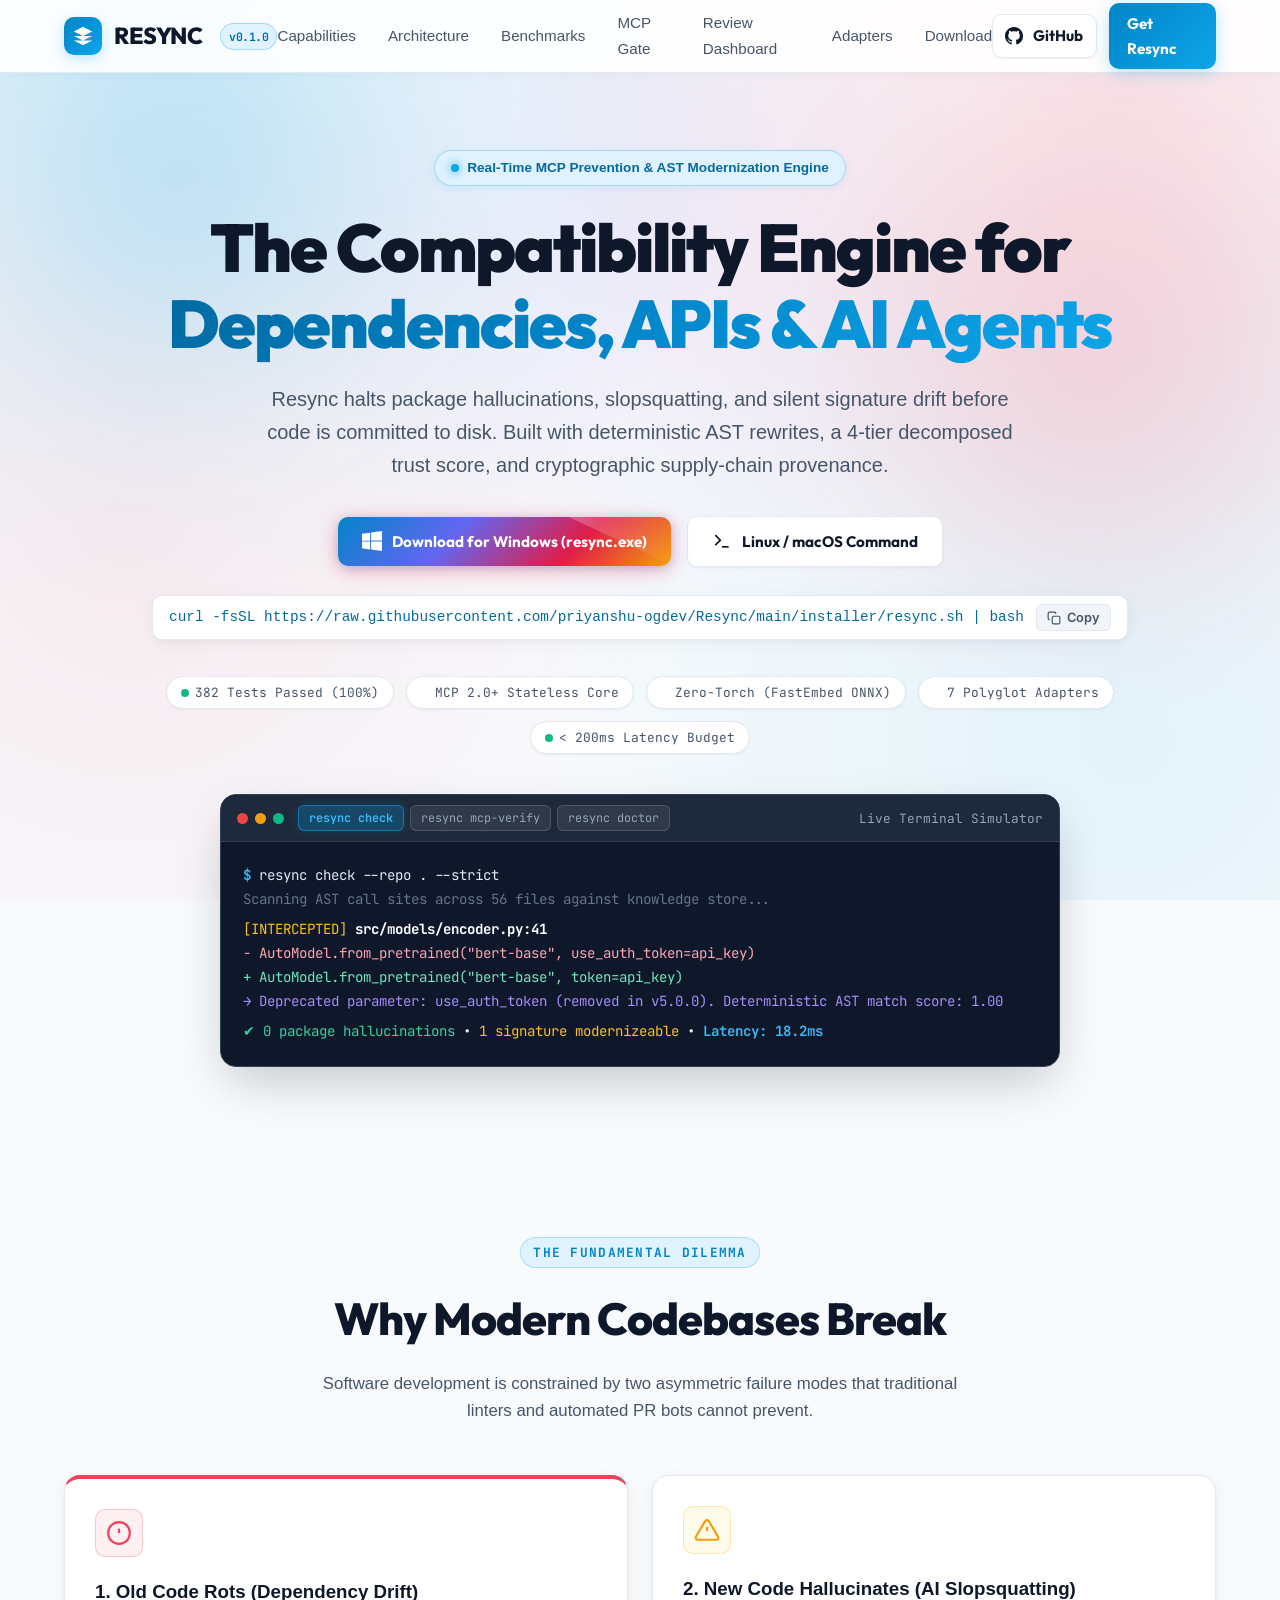
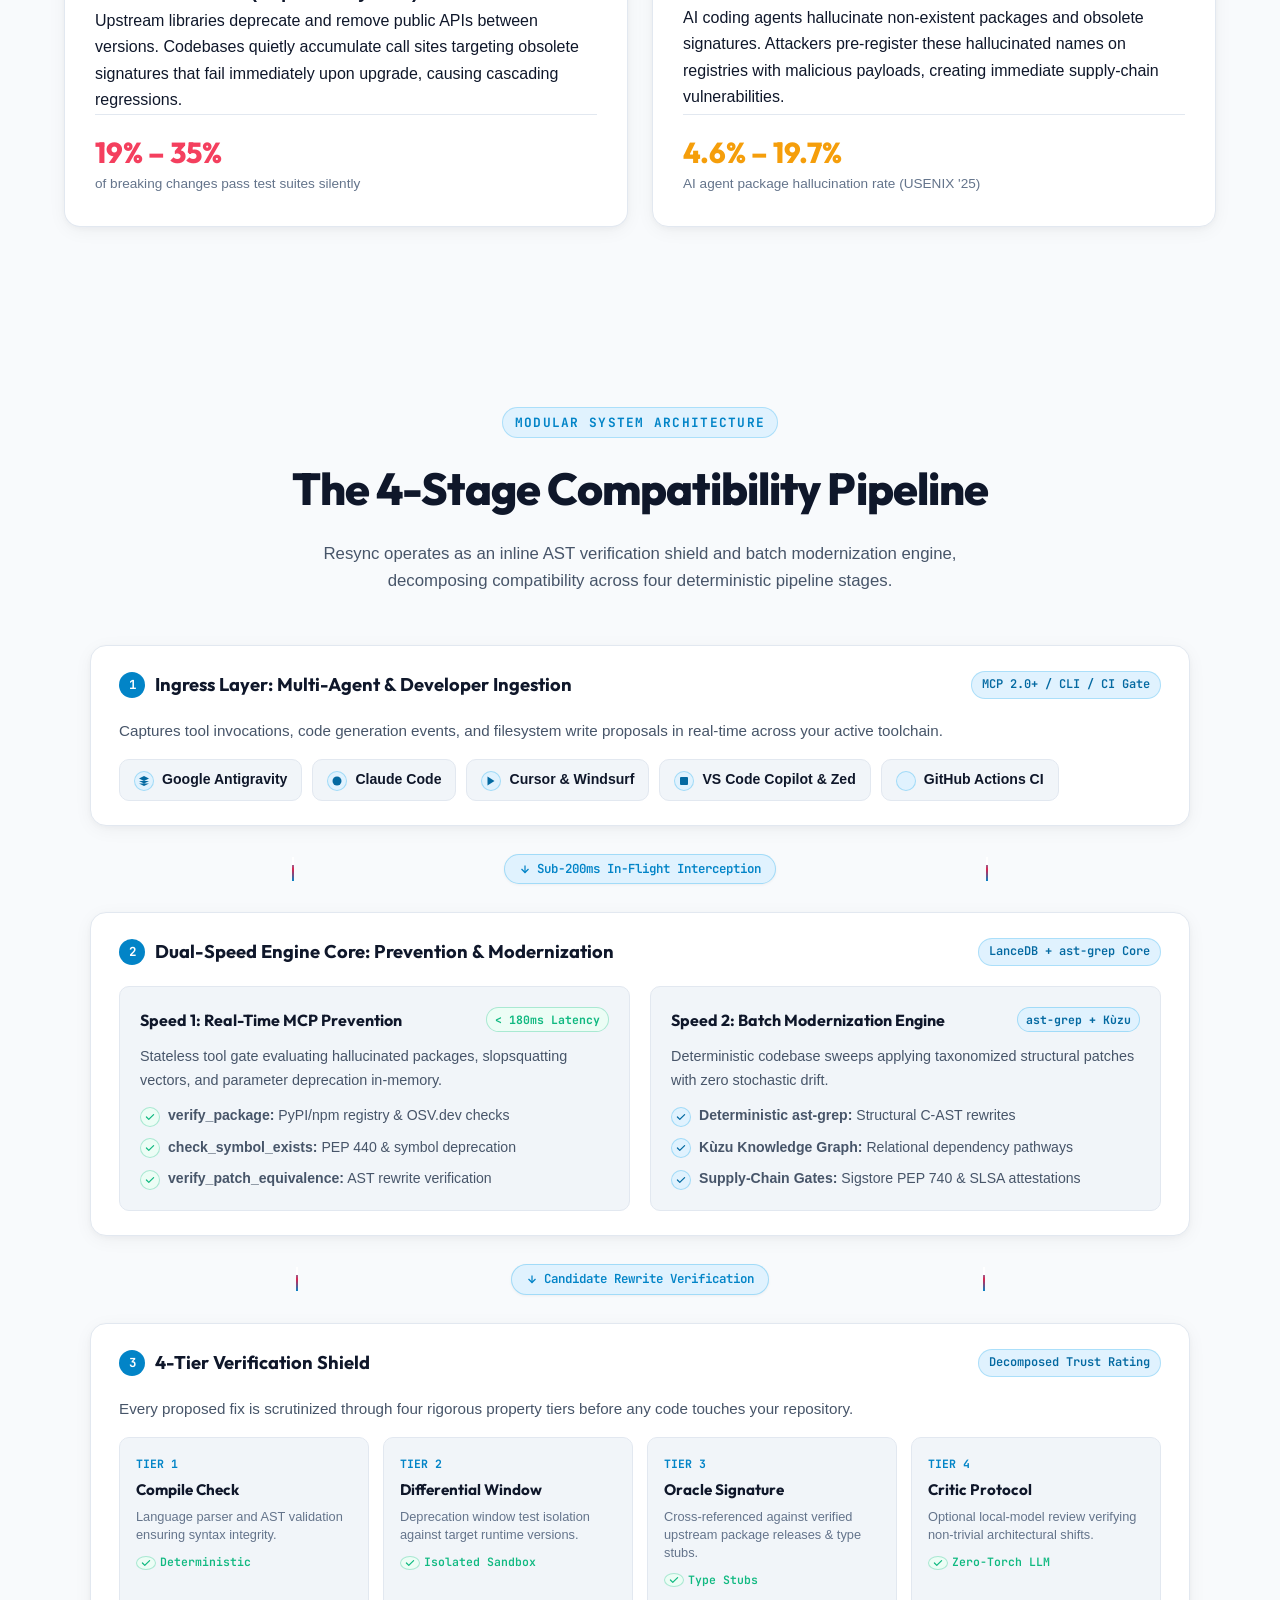
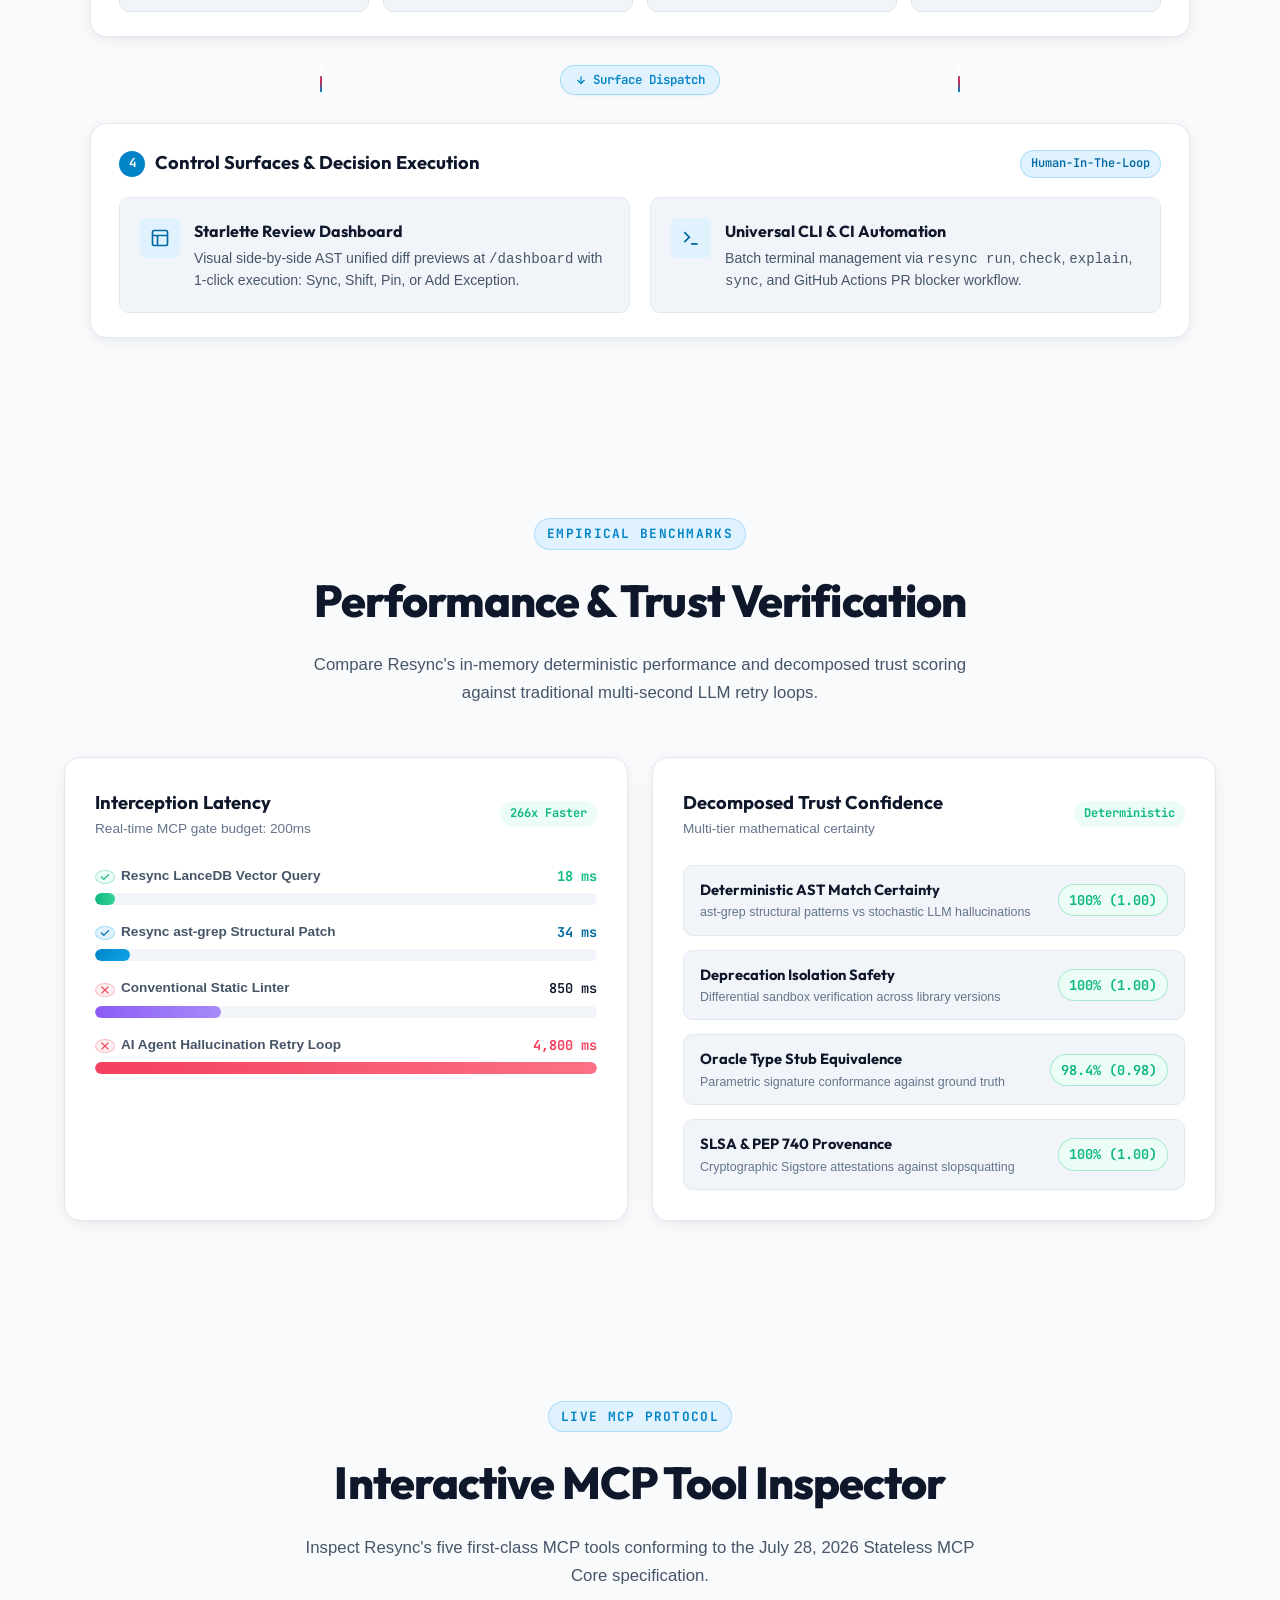
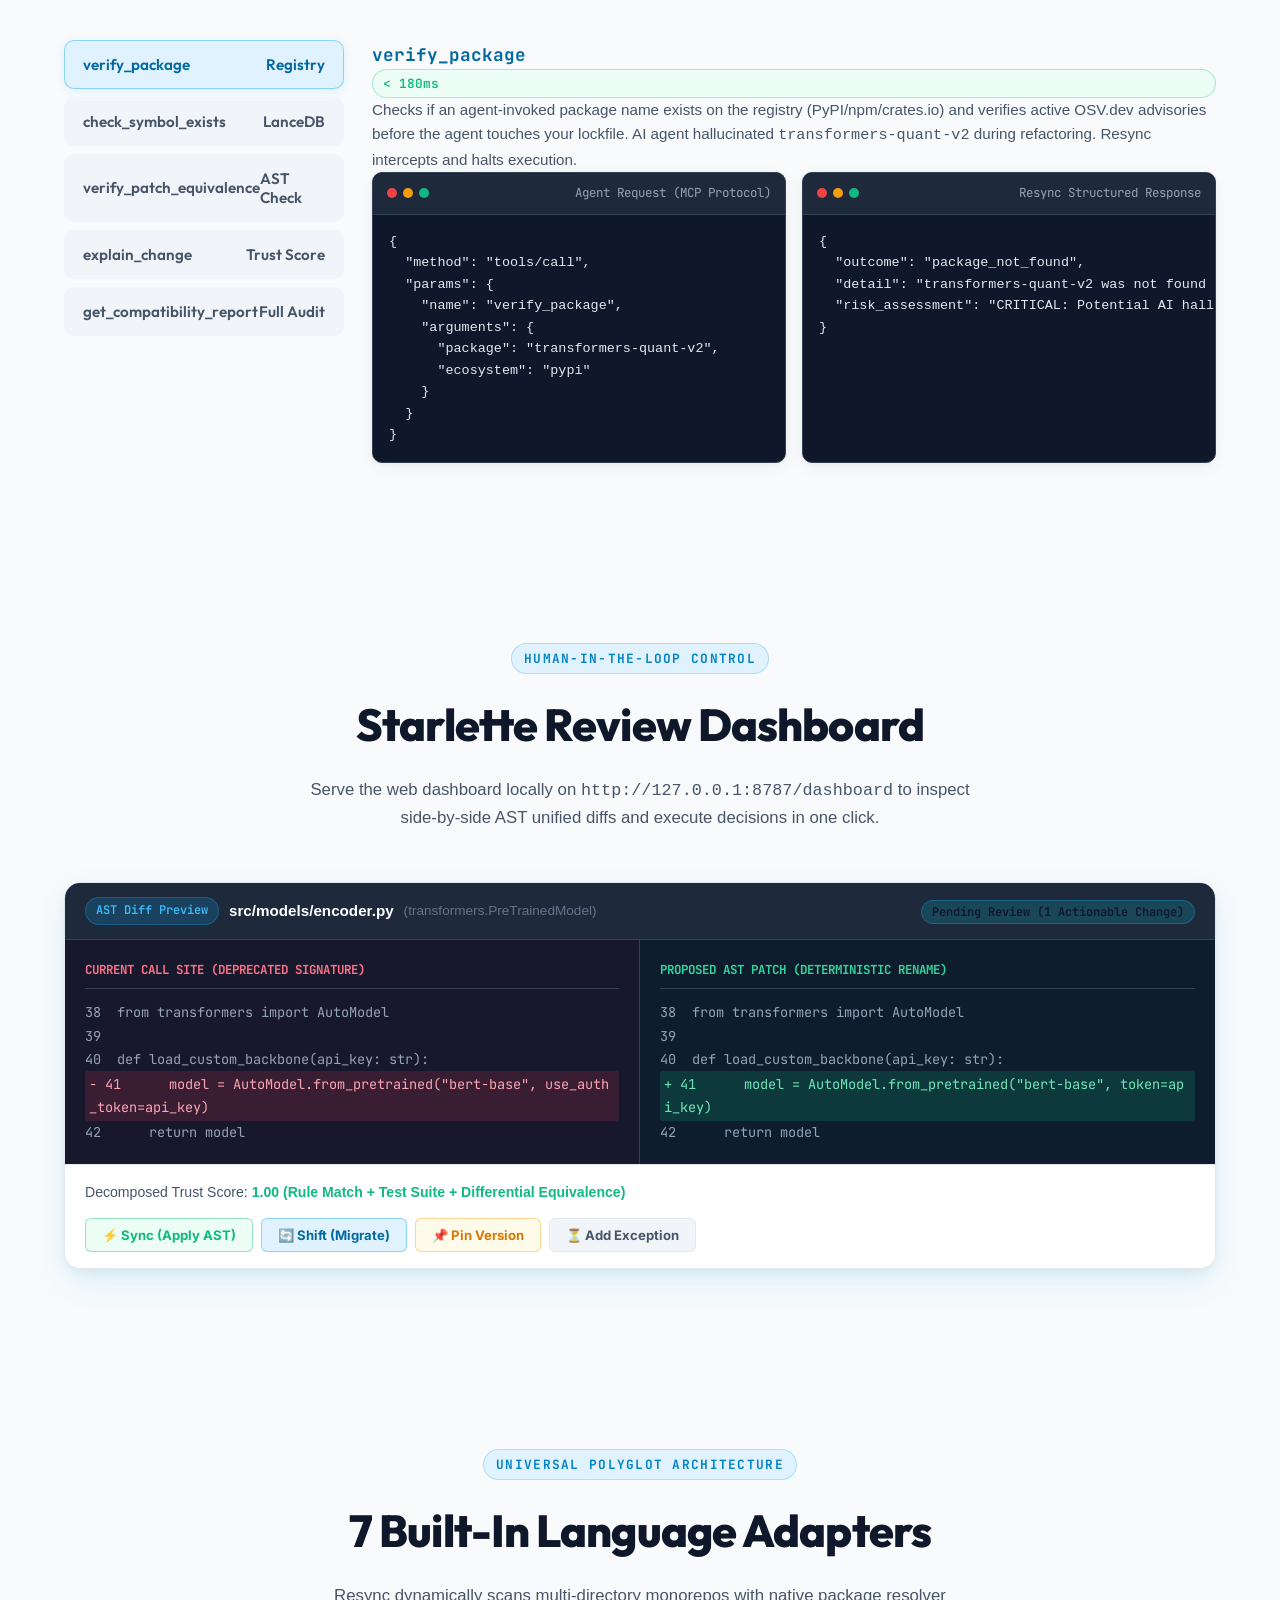
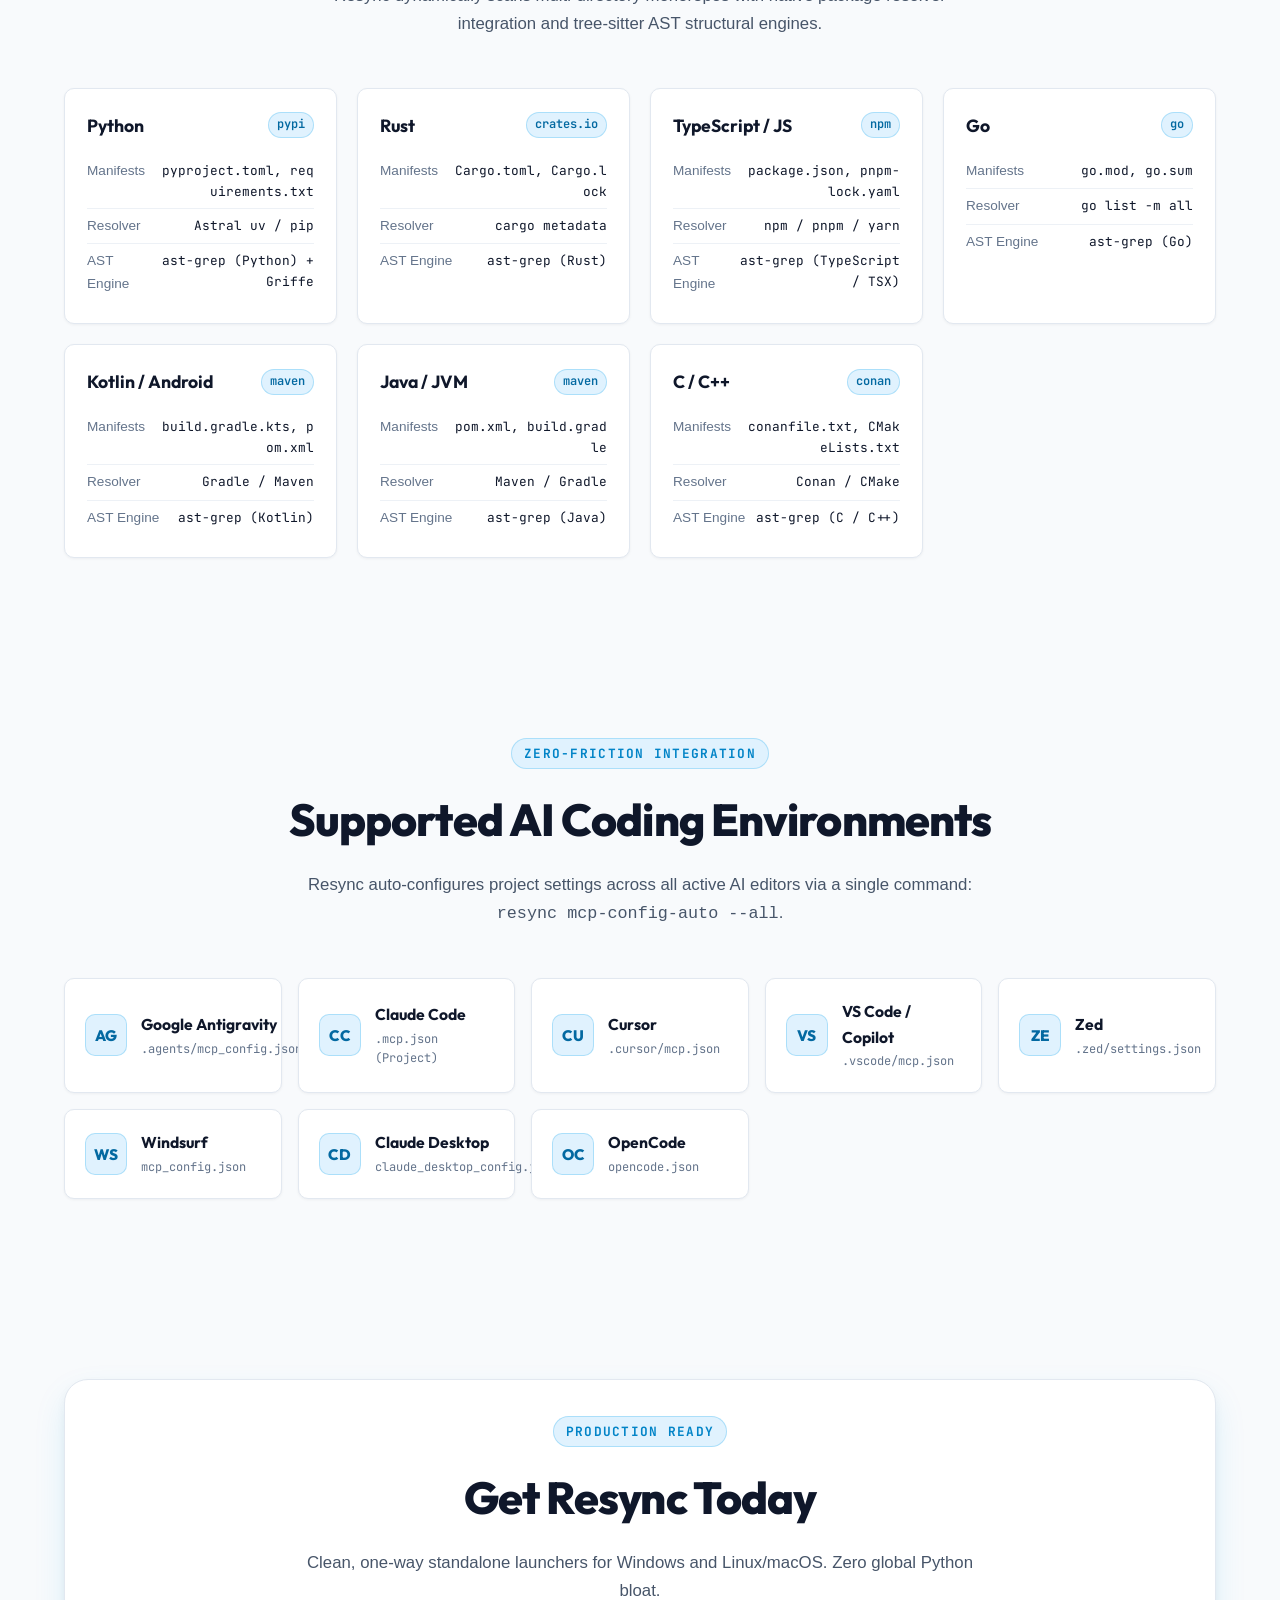
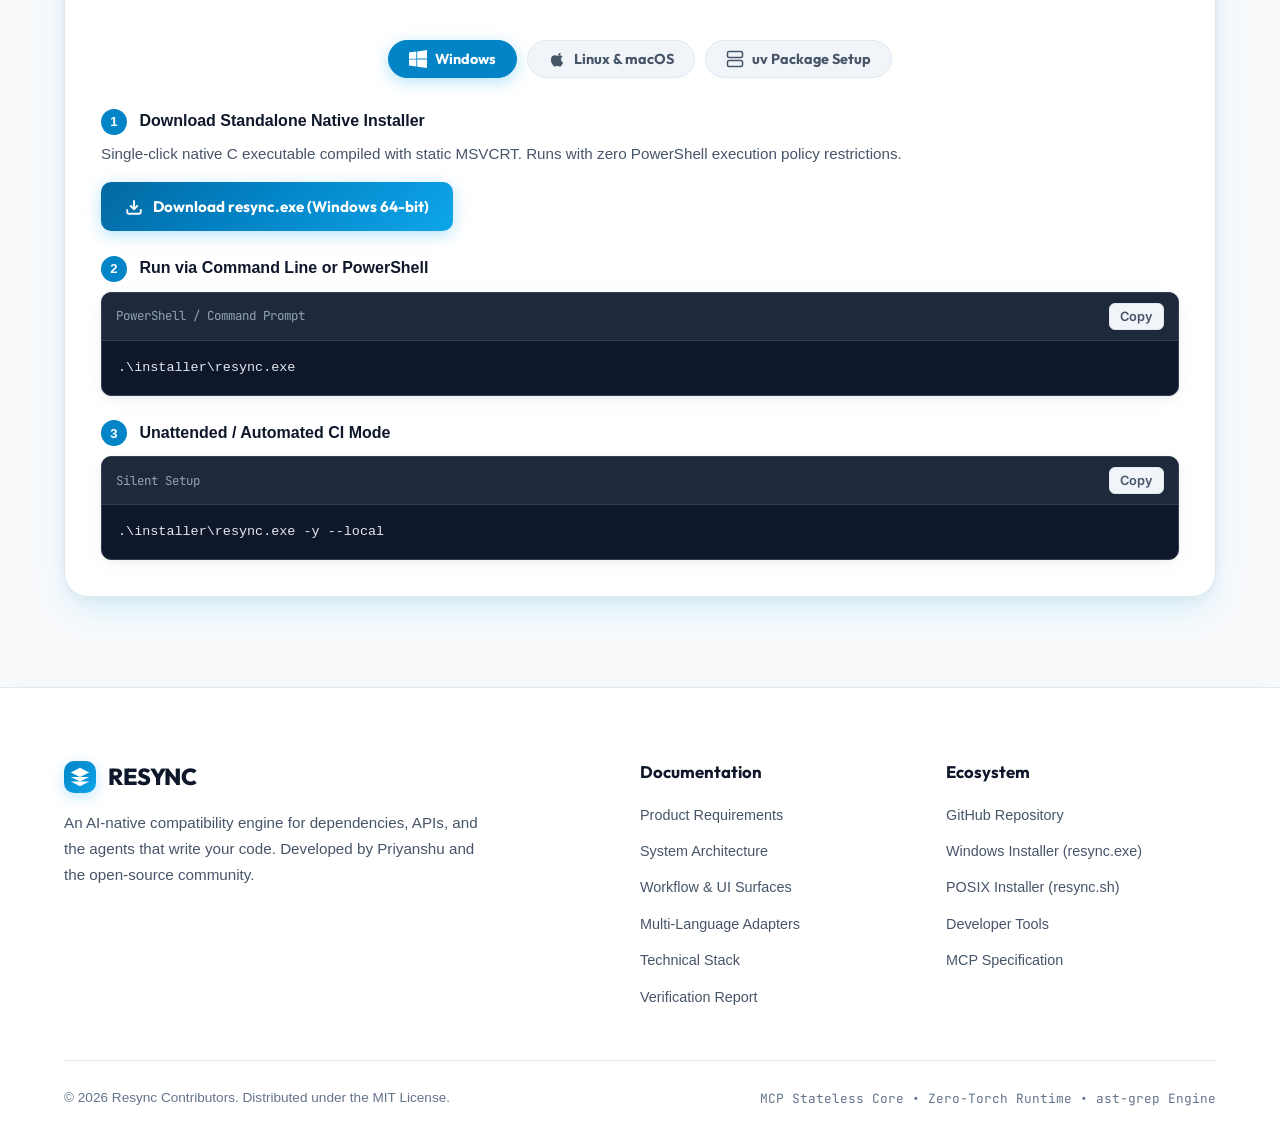
==== commit 3c5f68c8: "feat(ui-ux): add holographic foil effects, gradient reddish aurora, mobile nav drawer, and tablet op" ====
--- a/docs/index.html
+++ b/docs/index.html
@@ -2,7 +2,7 @@
 <html lang="en">
 <head>
   <meta charset="UTF-8">
-  <meta name="viewport" content="width=device-width, initial-scale=1.0">
+  <meta name="viewport" content="width=device-width, initial-scale=1.0, viewport-fit=cover">
   <title>Resync | AI-Native Dependency & API Compatibility Engine</title>
   <meta name="description" content="Sub-200ms real-time MCP prevention against AI package hallucination, slopsquatting, and silent API drift for modern codebases.">
   <meta property="og:title" content="Resync | AI-Native Dependency & API Compatibility Engine">
@@ -59,13 +59,44 @@
         <a href="#download-center" class="btn btn-primary" style="padding: 8px 18px;">
           Get Resync
         </a>
+        <button class="mobile-toggle-btn" id="mobile-toggle-btn" aria-label="Toggle navigation menu" aria-expanded="false">
+          <span></span>
+          <span></span>
+          <span></span>
+        </button>
       </div>
     </div>
   </header>
 
+  <!-- Mobile Navigation Drawer -->
+  <div class="mobile-nav-drawer" id="mobile-nav-drawer">
+    <ul class="mobile-nav-links">
+      <li><a href="#features" class="mobile-nav-link"><span>Capabilities</span> <span class="badge-icon blue"><svg width="10" height="10" viewBox="0 0 20 20" fill="currentColor"><path fill-rule="evenodd" d="M7.293 14.707a1 1 0 010-1.414L10.586 10 7.293 6.707a1 1 0 011.414-1.414l4 4a1 1 0 010 1.414l-4 4a1 1 0 01-1.414 0z" clip-rule="evenodd"/></svg></span></a></li>
+      <li><a href="#architecture" class="mobile-nav-link"><span>4-Stage Architecture</span> <span class="badge-icon blue"><svg width="10" height="10" viewBox="0 0 20 20" fill="currentColor"><path fill-rule="evenodd" d="M7.293 14.707a1 1 0 010-1.414L10.586 10 7.293 6.707a1 1 0 011.414-1.414l4 4a1 1 0 010 1.414l-4 4a1 1 0 01-1.414 0z" clip-rule="evenodd"/></svg></span></a></li>
+      <li><a href="#benchmarks" class="mobile-nav-link"><span>Benchmarks & Trust</span> <span class="badge-icon green"><svg width="10" height="10" viewBox="0 0 20 20" fill="currentColor"><path fill-rule="evenodd" d="M7.293 14.707a1 1 0 010-1.414L10.586 10 7.293 6.707a1 1 0 011.414-1.414l4 4a1 1 0 010 1.414l-4 4a1 1 0 01-1.414 0z" clip-rule="evenodd"/></svg></span></a></li>
+      <li><a href="#mcp-tools" class="mobile-nav-link"><span>MCP Gate (5 Tools)</span> <span class="badge-icon blue"><svg width="10" height="10" viewBox="0 0 20 20" fill="currentColor"><path fill-rule="evenodd" d="M7.293 14.707a1 1 0 010-1.414L10.586 10 7.293 6.707a1 1 0 011.414-1.414l4 4a1 1 0 010 1.414l-4 4a1 1 0 01-1.414 0z" clip-rule="evenodd"/></svg></span></a></li>
+      <li><a href="#dashboard" class="mobile-nav-link"><span>Review Dashboard</span> <span class="badge-icon blue"><svg width="10" height="10" viewBox="0 0 20 20" fill="currentColor"><path fill-rule="evenodd" d="M7.293 14.707a1 1 0 010-1.414L10.586 10 7.293 6.707a1 1 0 011.414-1.414l4 4a1 1 0 010 1.414l-4 4a1 1 0 01-1.414 0z" clip-rule="evenodd"/></svg></span></a></li>
+      <li><a href="#polyglot" class="mobile-nav-link"><span>7 Language Adapters</span> <span class="badge-icon blue"><svg width="10" height="10" viewBox="0 0 20 20" fill="currentColor"><path fill-rule="evenodd" d="M7.293 14.707a1 1 0 010-1.414L10.586 10 7.293 6.707a1 1 0 011.414-1.414l4 4a1 1 0 010 1.414l-4 4a1 1 0 01-1.414 0z" clip-rule="evenodd"/></svg></span></a></li>
+      <li><a href="#download-center" class="mobile-nav-link"><span>Download Center</span> <span class="badge-icon green"><svg width="10" height="10" viewBox="0 0 20 20" fill="currentColor"><path fill-rule="evenodd" d="M7.293 14.707a1 1 0 010-1.414L10.586 10 7.293 6.707a1 1 0 011.414-1.414l4 4a1 1 0 010 1.414l-4 4a1 1 0 01-1.414 0z" clip-rule="evenodd"/></svg></span></a></li>
+    </ul>
+    <div class="mobile-drawer-cta">
+      <a href="https://raw.githubusercontent.com/priyanshu-ogdev/Resync/main/installer/resync.exe" download="resync.exe" class="btn btn-glow-aurora">
+        Download for Windows (resync.exe)
+      </a>
+      <a href="https://github.com/priyanshu-ogdev/Resync" target="_blank" rel="noopener" class="btn btn-secondary">
+        GitHub Repository
+      </a>
+    </div>
+  </div>
+
   <!-- Hero Section -->
   <section class="hero-section text-center">
-    <div class="container">
+    <div class="ambient-aurora-wrap">
+      <div class="aurora-orb blue"></div>
+      <div class="aurora-orb rose"></div>
+    </div>
+
+    <div class="container" style="position: relative; z-index: 2;">
       <div class="hero-pill">
         <span class="hero-pill-pulse"></span>
         <span>Real-Time MCP Prevention & AST Modernization Engine</span>
@@ -81,7 +112,7 @@
       </p>
 
       <div class="hero-actions">
-        <a href="https://raw.githubusercontent.com/priyanshu-ogdev/Resync/main/installer/resync.exe" download="resync.exe" class="btn btn-glow">
+        <a href="https://raw.githubusercontent.com/priyanshu-ogdev/Resync/main/installer/resync.exe" download="resync.exe" class="btn btn-glow-aurora">
           <svg width="20" height="20" viewBox="0 0 24 24" fill="currentColor">
             <path d="M0 3.449L9.75 2.1v9.451H0m10.949-9.602L24 0v11.4h-13.05M0 12.6h9.75v9.451L0 20.699M10.949 12.6H24V24l-13.05-1.801"/>
           </svg>
@@ -130,6 +161,59 @@
           <span>&lt; 200ms Latency Budget</span>
         </div>
       </div>
+
+      <!-- Interactive Hero Terminal Simulator -->
+      <div class="terminal-window">
+        <div class="terminal-header">
+          <div class="terminal-header-left">
+            <div class="terminal-dots">
+              <span class="terminal-dot red"></span>
+              <span class="terminal-dot yellow"></span>
+              <span class="terminal-dot green"></span>
+            </div>
+            <div class="terminal-tabs">
+              <button class="terminal-tab-btn active" data-tab="check">resync check</button>
+              <button class="terminal-tab-btn" data-tab="mcp">resync mcp-verify</button>
+              <button class="terminal-tab-btn" data-tab="doctor">resync doctor</button>
+            </div>
+          </div>
+          <span class="terminal-title">Live Terminal Simulator</span>
+        </div>
+
+        <div class="terminal-body">
+          <!-- Panel 1: resync check -->
+          <div class="terminal-panel active" id="terminal-panel-check">
+            <div><span class="t-cyan">$</span> resync check --repo . --strict</div>
+            <div class="t-muted">Scanning AST call sites across 56 files against knowledge store...</div>
+            <div style="margin-top: 6px;"><span class="t-yellow">[INTERCEPTED]</span> <strong style="color: #fff;">src/models/encoder.py:41</strong></div>
+            <div style="color: #fda4af;">- AutoModel.from_pretrained("bert-base", use_auth_token=api_key)</div>
+            <div style="color: #6ee7b7;">+ AutoModel.from_pretrained("bert-base", token=api_key)</div>
+            <div class="t-purple">→ Deprecated parameter: use_auth_token (removed in v5.0.0). Deterministic AST match score: 1.00</div>
+            <div style="margin-top: 6px;"><span class="t-green">✔ 0 package hallucinations</span> • <span class="t-yellow">1 signature modernizeable</span> • <span class="t-cyan">Latency: 18.2ms</span></div>
+          </div>
+
+          <!-- Panel 2: resync mcp-verify -->
+          <div class="terminal-panel" id="terminal-panel-mcp">
+            <div><span class="t-cyan">$</span> resync mcp-verify --stdio</div>
+            <div class="t-muted">Testing MCP 2.0+ Stateless protocol handshake...</div>
+            <div class="t-green">✔ Stdio transport initialized (PID 9412)</div>
+            <div class="t-cyan">✔ 5 tools verified: [verify_package, check_symbol_exists, verify_patch_equivalence, explain_change, get_compatibility_report]</div>
+            <div class="t-green">✔ FastEmbed ONNX runtime verified (zero-torch active)</div>
+            <div class="t-green">✔ Active editors auto-configured: Antigravity, Claude Code, Cursor, Zed, VS Code</div>
+          </div>
+
+          <!-- Panel 3: resync doctor -->
+          <div class="terminal-panel" id="terminal-panel-doctor">
+            <div><span class="t-cyan">$</span> resync doctor</div>
+            <div class="t-muted">Verifying system prerequisites and polyglot adapters...</div>
+            <div class="t-green">✔ Python: 3.13.9 | uv: 0.12.17 | ast-grep: 0.45.3 native binary</div>
+            <div class="t-green">✔ Adapters detected: Python (pypi), Rust (crates.io), TypeScript (npm), Go (go), Kotlin (maven), Java (maven), C/C++ (conan)</div>
+            <div class="t-cyan">✔ Cryptographic provenance: Sigstore PEP 740 & SLSA attestations active</div>
+            <div class="t-green">✔ Health Status: ALL SYSTEMS OPERATIONAL (100%)</div>
+          </div>
+        </div>
+      </div>
+
     </div>
   </section>
 
@@ -145,7 +229,7 @@
       </div>
 
       <div class="problem-grid">
-        <div class="glass-card problem-card glow-cyan">
+        <div class="holo-card problem-card glow-cyan">
           <div class="problem-icon rose">
             <svg width="26" height="26" viewBox="0 0 24 24" fill="none" stroke="currentColor" stroke-width="2">
               <circle cx="12" cy="12" r="10"></circle>
@@ -163,7 +247,7 @@
           </div>
         </div>
 
-        <div class="glass-card problem-card glow-purple">
+        <div class="holo-card problem-card glow-crimson">
           <div class="problem-icon amber">
             <svg width="26" height="26" viewBox="0 0 24 24" fill="none" stroke="currentColor" stroke-width="2">
               <path d="M10.29 3.86L1.82 18a2 2 0 0 0 1.71 3h16.94a2 2 0 0 0 1.71-3L13.71 3.86a2 2 0 0 0-3.42 0z"></path>
@@ -197,7 +281,7 @@
 
       <div class="arch-container">
         <!-- Stage 1: Ingress Layer -->
-        <div class="arch-stage-card">
+        <div class="holo-card arch-stage-card">
           <div class="arch-stage-header">
             <div class="arch-stage-title-wrap">
               <span class="arch-stage-num">1</span>
@@ -243,7 +327,7 @@
         </div>
 
         <!-- Stage 2: Dual-Speed Engine Core -->
-        <div class="arch-stage-card">
+        <div class="holo-card arch-stage-card">
           <div class="arch-stage-header">
             <div class="arch-stage-title-wrap">
               <span class="arch-stage-num">2</span>
@@ -313,7 +397,7 @@
         </div>
 
         <!-- Stage 3: 4-Tier Verification Shield -->
-        <div class="arch-stage-card">
+        <div class="holo-card arch-stage-card">
           <div class="arch-stage-header">
             <div class="arch-stage-title-wrap">
               <span class="arch-stage-num">3</span>
@@ -375,7 +459,7 @@
         </div>
 
         <!-- Stage 4: Control Surfaces -->
-        <div class="arch-stage-card">
+        <div class="holo-card arch-stage-card">
           <div class="arch-stage-header">
             <div class="arch-stage-title-wrap">
               <span class="arch-stage-num">4</span>
@@ -422,7 +506,7 @@
 
       <div class="graph-grid">
         <!-- Benchmark 1: Latency Comparison -->
-        <div class="benchmark-card">
+        <div class="holo-card benchmark-card">
           <div class="benchmark-header">
             <div>
               <h3 class="benchmark-title">Interception Latency</h3>
@@ -487,7 +571,7 @@
         </div>
 
         <!-- Benchmark 2: Decomposed Trust Metrics -->
-        <div class="benchmark-card">
+        <div class="holo-card benchmark-card">
           <div class="benchmark-header">
             <div>
               <h3 class="benchmark-title">Decomposed Trust Confidence</h3>
--- a/docs/style.css
+++ b/docs/style.css
@@ -33,11 +33,16 @@
   --accent-blue-glow: rgba(14, 165, 233, 0.25);
   --accent-blue-subtle: rgba(14, 165, 233, 0.1);
 
-  /* Status Accents */
+  /* Status & Aurora Reddish Accents */
   --accent-green: #10b981;
   --accent-green-bg: #ecfdf5;
   --accent-rose: #f43f5e;
   --accent-rose-bg: #fff1f2;
+  --accent-crimson: #e11d48;
+  --accent-crimson-deep: #be123c;
+  --accent-coral: #fb7185;
+  --accent-rose-glow: rgba(244, 63, 94, 0.35);
+  --accent-crimson-subtle: rgba(225, 29, 72, 0.08);
   --accent-amber: #f59e0b;
   --accent-amber-bg: #fffbeb;
   --accent-purple: #8b5cf6;
@@ -52,6 +57,10 @@
   /* Gradients */
   --grad-hero: linear-gradient(135deg, #0369a1 0%, #0284c7 45%, #0ea5e9 100%);
   --grad-blue: linear-gradient(135deg, #0284c7 0%, #0ea5e9 100%);
+  --grad-crimson: linear-gradient(135deg, #e11d48 0%, #f43f5e 50%, #fb7185 100%);
+  --grad-aurora: linear-gradient(135deg, #0284c7 0%, #6366f1 35%, #e11d48 70%, #f59e0b 100%);
+  --grad-holo-border: linear-gradient(90deg, #0ea5e9, #8b5cf6, #f43f5e, #10b981, #0ea5e9);
+  --grad-holo-sheen: linear-gradient(115deg, transparent 20%, rgba(255, 255, 255, 0.7) 45%, rgba(14, 165, 233, 0.25) 50%, rgba(244, 63, 94, 0.25) 55%, transparent 75%);
   --grad-card: linear-gradient(180deg, #ffffff 0%, #f8fafc 100%);
   --grad-gray-header: linear-gradient(180deg, #ffffff 0%, #f1f5f9 100%);
   --grad-dark-code: linear-gradient(180deg, #0f172a 0%, #131d35 100%);
@@ -61,6 +70,8 @@
   --shadow-card: 0 4px 20px -2px rgba(15, 23, 42, 0.06), 0 2px 6px -1px rgba(15, 23, 42, 0.04);
   --shadow-card-hover: 0 14px 34px -4px rgba(14, 165, 233, 0.15), 0 4px 12px -2px rgba(15, 23, 42, 0.06);
   --shadow-button: 0 4px 16px rgba(14, 165, 233, 0.3);
+  --shadow-holo: 0 12px 36px -4px rgba(14, 165, 233, 0.22), 0 8px 18px -4px rgba(225, 29, 72, 0.16);
+  --shadow-glow-crimson: 0 8px 26px -2px rgba(225, 29, 72, 0.35);
   --shadow-dropdown: 0 20px 40px -8px rgba(15, 23, 42, 0.12);
 
   /* Typography */
@@ -102,10 +113,11 @@
   width: 100%;
   overflow-x: hidden;
   background-image:
-    radial-gradient(ellipse at 50% -15%, rgba(14, 165, 233, 0.12) 0%, transparent 65%),
-    radial-gradient(circle at 85% 15%, rgba(99, 102, 241, 0.05) 0%, transparent 40%),
-    radial-gradient(circle at 15% 45%, rgba(56, 189, 248, 0.08) 0%, transparent 35%),
-    radial-gradient(circle at 80% 75%, rgba(14, 165, 233, 0.06) 0%, transparent 45%);
+    radial-gradient(circle at 12% -5%, rgba(14, 165, 233, 0.15) 0%, transparent 45%),
+    radial-gradient(circle at 88% 10%, rgba(244, 63, 94, 0.12) 0%, transparent 45%),
+    radial-gradient(circle at 50% 28%, rgba(139, 92, 246, 0.08) 0%, transparent 40%),
+    radial-gradient(circle at 10% 60%, rgba(225, 29, 72, 0.07) 0%, transparent 42%),
+    radial-gradient(circle at 88% 82%, rgba(14, 165, 233, 0.09) 0%, transparent 45%);
   background-attachment: fixed;
 }
 
@@ -240,10 +252,130 @@
   gap: 12px;
 }
 
+/* Mobile Toggle Button */
+.mobile-toggle-btn {
+  display: none;
+  background: #ffffff;
+  border: 1px solid var(--border-subtle);
+  border-radius: var(--radius-md);
+  width: 42px;
+  height: 42px;
+  min-width: 42px;
+  cursor: pointer;
+  align-items: center;
+  justify-content: center;
+  flex-direction: column;
+  gap: 5px;
+  padding: 0;
+  box-shadow: var(--shadow-sm);
+  transition: var(--transition-fast);
+  z-index: 1001;
+}
+
+.mobile-toggle-btn span {
+  width: 20px;
+  height: 2px;
+  background-color: var(--text-primary);
+  border-radius: var(--radius-pill);
+  transition: var(--transition-fast);
+}
+
+.mobile-toggle-btn.active span:nth-child(1) {
+  transform: translateY(7px) rotate(45deg);
+}
+
+.mobile-toggle-btn.active span:nth-child(2) {
+  opacity: 0;
+  transform: scaleX(0);
+}
+
+.mobile-toggle-btn.active span:nth-child(3) {
+  transform: translateY(-7px) rotate(-45deg);
+}
+
+/* Slide-Down Glassmorphic Mobile Drawer */
+.mobile-nav-drawer {
+  position: fixed;
+  top: 72px;
+  left: 0;
+  right: 0;
+  background: rgba(255, 255, 255, 0.96);
+  backdrop-filter: blur(25px);
+  -webkit-backdrop-filter: blur(25px);
+  border-bottom: 1px solid var(--border-subtle);
+  box-shadow: var(--shadow-dropdown);
+  padding: 22px 20px;
+  display: flex;
+  flex-direction: column;
+  gap: 14px;
+  transform: translateY(-130%);
+  opacity: 0;
+  visibility: hidden;
+  transition: transform 0.35s cubic-bezier(0.16, 1, 0.3, 1), opacity 0.25s ease, visibility 0.25s ease;
+  z-index: 999;
+  max-height: calc(100vh - 72px);
+  overflow-y: auto;
+}
+
+.mobile-nav-drawer.open {
+  transform: translateY(0);
+  opacity: 1;
+  visibility: visible;
+}
+
+.mobile-nav-links {
+  list-style: none;
+  display: flex;
+  flex-direction: column;
+  gap: 8px;
+}
+
+.mobile-nav-link {
+  display: flex;
+  align-items: center;
+  justify-content: space-between;
+  padding: 12px 16px;
+  border-radius: var(--radius-md);
+  text-decoration: none;
+  font-family: var(--font-heading);
+  font-weight: 700;
+  font-size: 1.05rem;
+  color: var(--text-primary);
+  background: var(--bg-secondary);
+  border: 1px solid var(--border-subtle);
+  transition: var(--transition-fast);
+}
+
+.mobile-nav-link:hover, .mobile-nav-link:active {
+  background: var(--accent-ice);
+  color: var(--accent-blue-deep);
+  border-color: var(--accent-sky);
+}
+
+.mobile-drawer-cta {
+  display: flex;
+  flex-direction: column;
+  gap: 10px;
+  margin-top: 6px;
+  padding-top: 14px;
+  border-top: 1px solid var(--border-subtle);
+}
+
+.mobile-drawer-cta .btn {
+  width: 100%;
+  min-height: 44px;
+}
+
 @media (max-width: 860px) {
   .nav-links {
     display: none;
   }
+  .mobile-toggle-btn {
+    display: flex;
+  }
+  .nav-cta .btn-primary {
+    display: none;
+  }
 }
 
 @media (max-width: 520px) {
@@ -251,13 +383,60 @@
     display: none;
   }
   .navbar-inner {
-    height: 62px;
+    height: 64px;
+  }
+  .mobile-nav-drawer {
+    top: 64px;
+    padding: 16px;
   }
   .brand-logo {
     font-size: 1.25rem;
   }
   .brand-tag {
     display: none;
+  }
+}
+
+/* Tablet Optimizations (iPad & Tablets) */
+@media (min-width: 641px) and (max-width: 1024px) {
+  .container {
+    padding: 0 20px;
+  }
+  .dual-engine-grid {
+    grid-template-columns: 1fr 1fr;
+    gap: 16px;
+  }
+  .graph-grid {
+    grid-template-columns: 1fr;
+    gap: 20px;
+  }
+  .tier-grid {
+    grid-template-columns: 1fr 1fr;
+    gap: 14px;
+  }
+  .surface-grid {
+    grid-template-columns: 1fr 1fr;
+    gap: 16px;
+  }
+  .adapters-grid, .polyglot-grid {
+    grid-template-columns: repeat(2, 1fr);
+  }
+  .agents-grid, .agent-grid {
+    grid-template-columns: repeat(3, 1fr);
+  }
+  .footer-grid {
+    grid-template-columns: 1fr 1fr;
+  }
+}
+
+/* Touch Targets on Mobile/Tablet */
+@media (pointer: coarse) {
+  .btn, .tool-btn, .tab-btn, .mobile-nav-link, .btn-action {
+    min-height: 44px;
+  }
+  .copy-btn {
+    min-height: 38px;
+    padding: 6px 12px;
   }
 }
 
@@ -313,6 +492,155 @@
 .btn-glow:hover {
   transform: translateY(-2px);
   box-shadow: 0 8px 28px rgba(14, 165, 233, 0.4);
+}
+
+/* Radiant Crimson-Aurora Button with Holo Glow */
+.btn-glow-aurora {
+  background: var(--grad-aurora);
+  color: #ffffff;
+  box-shadow: 0 4px 20px rgba(225, 29, 72, 0.35), 0 2px 8px rgba(14, 165, 233, 0.25);
+  position: relative;
+  overflow: hidden;
+  border: none;
+}
+
+.btn-glow-aurora:hover {
+  transform: translateY(-2px);
+  box-shadow: 0 6px 30px rgba(225, 29, 72, 0.5), 0 4px 16px rgba(14, 165, 233, 0.4);
+}
+
+.btn-glow-aurora::after {
+  content: '';
+  position: absolute;
+  top: -50%;
+  left: -50%;
+  width: 200%;
+  height: 200%;
+  background: linear-gradient(60deg, transparent 30%, rgba(255, 255, 255, 0.3) 50%, transparent 70%);
+  transform: rotate(25deg) translateY(-100%);
+  transition: transform 0.6s ease;
+}
+
+.btn-glow-aurora:hover::after {
+  transform: rotate(25deg) translateY(100%);
+}
+
+/* ==========================================================================
+   HOLOGRAPHIC FOIL & CHROMATIC SHEEN SYSTEM
+   ========================================================================== */
+.holo-card {
+  position: relative;
+  background: var(--bg-card);
+  border-radius: var(--radius-lg);
+  border: 1px solid var(--border-subtle);
+  box-shadow: var(--shadow-card);
+  overflow: hidden;
+  transition: var(--transition-smooth);
+  isolation: isolate;
+}
+
+/* Luminous Cursor Spotlight */
+.holo-card::before {
+  content: '';
+  position: absolute;
+  inset: 0;
+  background: radial-gradient(
+    600px circle at var(--spotlight-x, 50%) var(--spotlight-y, 50%),
+    rgba(255, 255, 255, 0.6),
+    rgba(14, 165, 233, 0.12) 25%,
+    rgba(225, 29, 72, 0.1) 45%,
+    transparent 70%
+  );
+  opacity: 0;
+  transition: opacity 0.35s ease;
+  pointer-events: none;
+  z-index: 1;
+}
+
+.holo-card:hover::before {
+  opacity: 1;
+}
+
+/* Holographic Iridescent Border Shimmer */
+.holo-card::after {
+  content: '';
+  position: absolute;
+  inset: 0;
+  border-radius: inherit;
+  padding: 1.5px;
+  background: var(--grad-holo-border);
+  -webkit-mask: linear-gradient(#fff 0 0) content-box, linear-gradient(#fff 0 0);
+  -webkit-mask-composite: xor;
+  mask-composite: exclude;
+  pointer-events: none;
+  opacity: 0;
+  transition: opacity 0.4s ease;
+  background-size: 300% 300%;
+  animation: holoBorderShimmer 8s linear infinite;
+  z-index: 2;
+}
+
+.holo-card:hover::after {
+  opacity: 1;
+}
+
+.holo-card:hover {
+  transform: translateY(-4px);
+  box-shadow: var(--shadow-holo);
+  border-color: transparent;
+}
+
+@keyframes holoBorderShimmer {
+  0% { background-position: 0% 50%; }
+  50% { background-position: 100% 50%; }
+  100% { background-position: 0% 50%; }
+}
+
+/* Ambient Aurora Glow Layer */
+.ambient-aurora-wrap {
+  position: absolute;
+  inset: 0;
+  overflow: hidden;
+  pointer-events: none;
+  z-index: 0;
+}
+
+.aurora-orb {
+  position: absolute;
+  border-radius: 50%;
+  filter: blur(80px);
+  opacity: 0.55;
+  will-change: transform;
+}
+
+.aurora-orb.blue {
+  width: 520px;
+  height: 520px;
+  top: -80px;
+  left: -80px;
+  background: radial-gradient(circle, rgba(14, 165, 233, 0.4) 0%, rgba(2, 132, 199, 0) 70%);
+  animation: floatAurora1 16s ease-in-out infinite alternate;
+}
+
+.aurora-orb.rose {
+  width: 580px;
+  height: 580px;
+  top: 60px;
+  right: -100px;
+  background: radial-gradient(circle, rgba(244, 63, 94, 0.35) 0%, rgba(225, 29, 72, 0) 70%);
+  animation: floatAurora2 20s ease-in-out infinite alternate;
+}
+
+@keyframes floatAurora1 {
+  0% { transform: translate(0, 0) scale(1); }
+  50% { transform: translate(60px, 40px) scale(1.08); }
+  100% { transform: translate(-30px, 60px) scale(0.95); }
+}
+
+@keyframes floatAurora2 {
+  0% { transform: translate(0, 0) scale(1); }
+  50% { transform: translate(-50px, -40px) scale(1.1); }
+  100% { transform: translate(40px, -30px) scale(0.92); }
 }
 
 /* Hero Section */
@@ -498,11 +826,19 @@
 
 .terminal-header {
   background: #1e293b;
-  padding: 12px 18px;
+  padding: 10px 16px;
   display: flex;
   align-items: center;
   justify-content: space-between;
   border-bottom: 1px solid #334155;
+  flex-wrap: wrap;
+  gap: 10px;
+}
+
+.terminal-header-left {
+  display: flex;
+  align-items: center;
+  gap: 14px;
 }
 
 .terminal-dots {
@@ -521,10 +857,56 @@
 .terminal-dot.yellow { background: #f59e0b; }
 .terminal-dot.green { background: #10b981; }
 
+.terminal-tabs {
+  display: flex;
+  align-items: center;
+  gap: 6px;
+  flex-wrap: wrap;
+}
+
+.terminal-tab-btn {
+  background: rgba(255, 255, 255, 0.08);
+  border: 1px solid rgba(255, 255, 255, 0.14);
+  color: #94a3b8;
+  font-family: var(--font-mono);
+  font-size: 0.74rem;
+  padding: 4px 10px;
+  border-radius: var(--radius-sm);
+  cursor: pointer;
+  transition: var(--transition-fast);
+}
+
+.terminal-tab-btn:hover {
+  background: rgba(255, 255, 255, 0.16);
+  color: #f8fafc;
+}
+
+.terminal-tab-btn.active {
+  background: rgba(14, 165, 233, 0.25);
+  border-color: rgba(14, 165, 233, 0.5);
+  color: #38bdf8;
+  font-weight: 600;
+  box-shadow: 0 0 10px rgba(14, 165, 233, 0.2);
+}
+
 .terminal-title {
   font-family: var(--font-mono);
   font-size: 0.8rem;
   color: #94a3b8;
+}
+
+.terminal-panel {
+  display: none;
+}
+
+.terminal-panel.active {
+  display: block;
+  animation: panelFadeIn 0.25s ease-in-out;
+}
+
+@keyframes panelFadeIn {
+  from { opacity: 0; transform: translateY(3px); }
+  to { opacity: 1; transform: translateY(0); }
 }
 
 .terminal-body {
@@ -910,10 +1292,30 @@
 }
 
 .arch-connector-line {
-  height: 20px;
+  height: 24px;
   width: 2px;
-  background: linear-gradient(180deg, var(--accent-sky), var(--accent-blue));
+  background: linear-gradient(180deg, var(--accent-sky), var(--accent-crimson), var(--accent-blue));
   margin: 0 auto;
+  position: relative;
+  overflow: hidden;
+}
+
+.arch-connector-line::after {
+  content: '';
+  position: absolute;
+  top: 0;
+  left: 0;
+  right: 0;
+  height: 8px;
+  background: #ffffff;
+  box-shadow: 0 0 6px #ffffff, 0 0 10px var(--accent-sky), 0 0 14px var(--accent-crimson);
+  animation: pulseConnector 2.2s ease-in-out infinite;
+}
+
+@keyframes pulseConnector {
+  0% { transform: translateY(-10px); opacity: 0; }
+  30% { opacity: 1; }
+  100% { transform: translateY(26px); opacity: 0; }
 }
 
 .arch-connector-pill {
